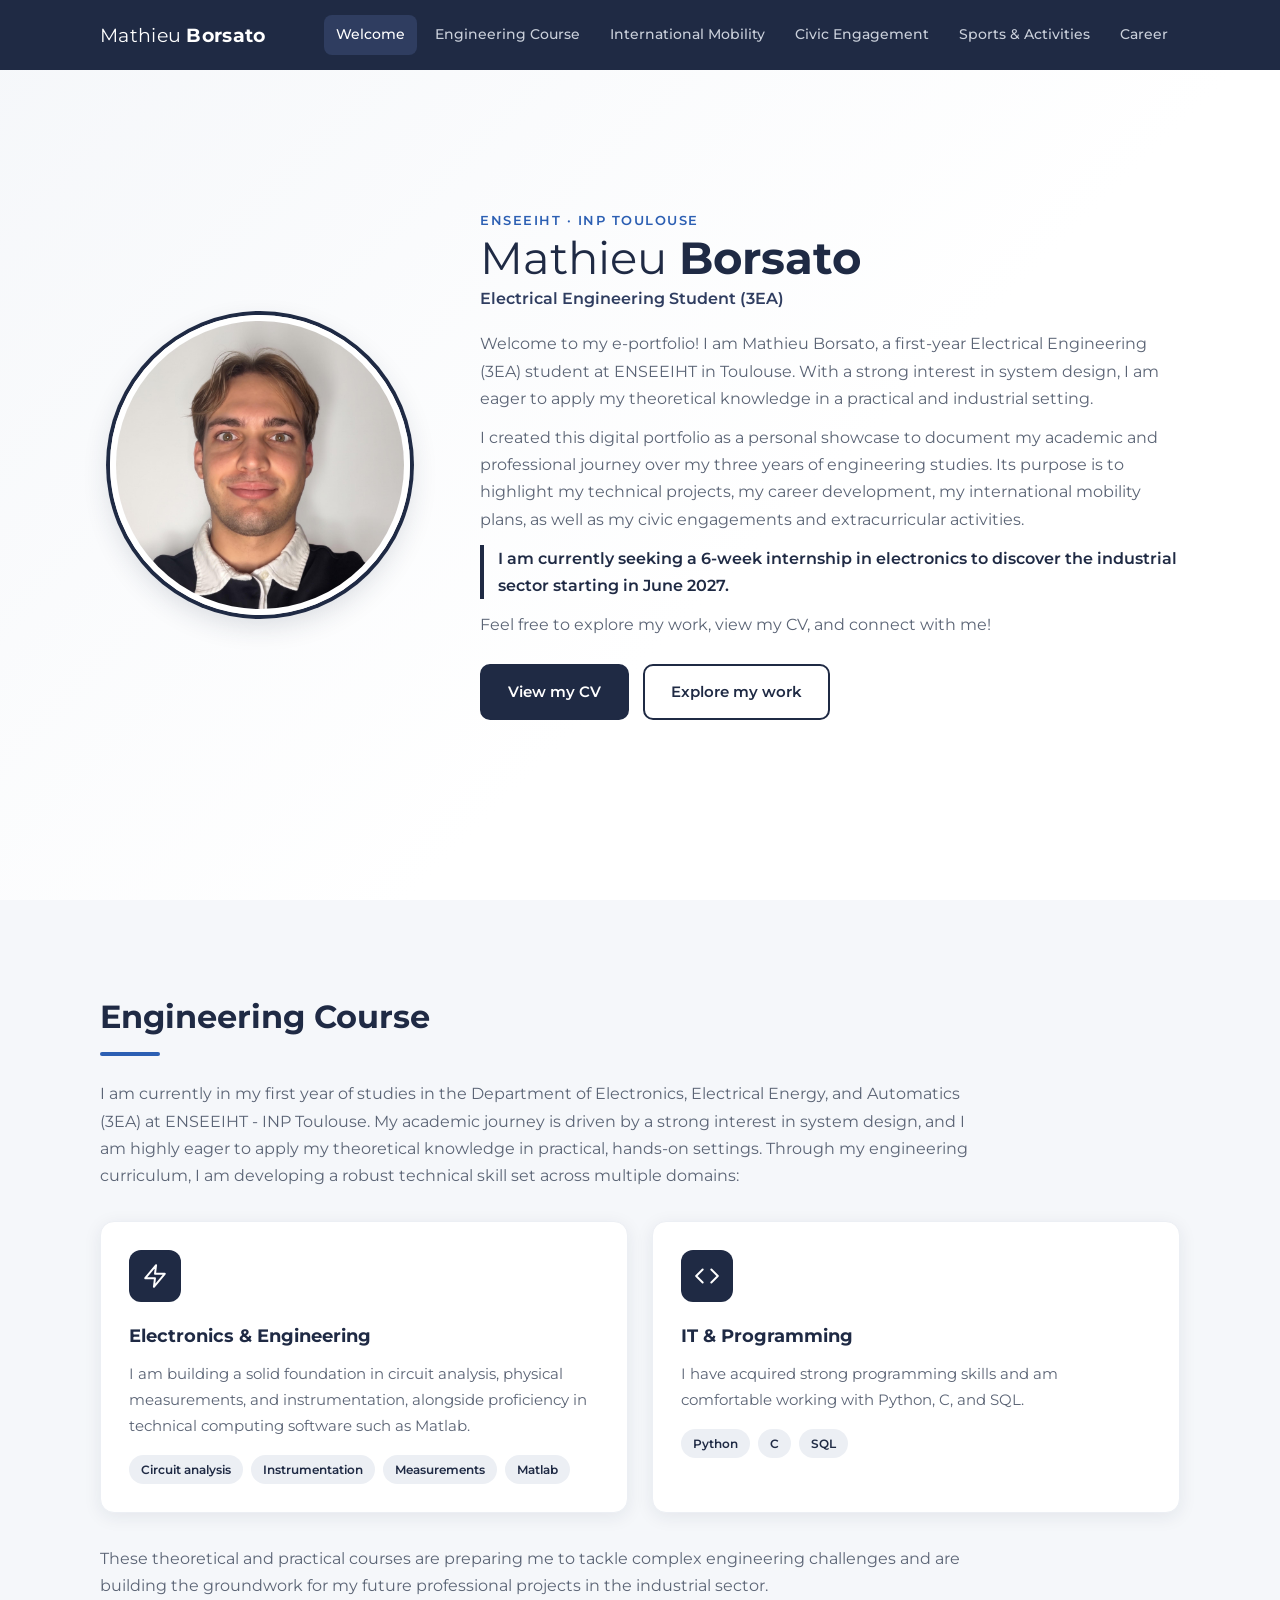
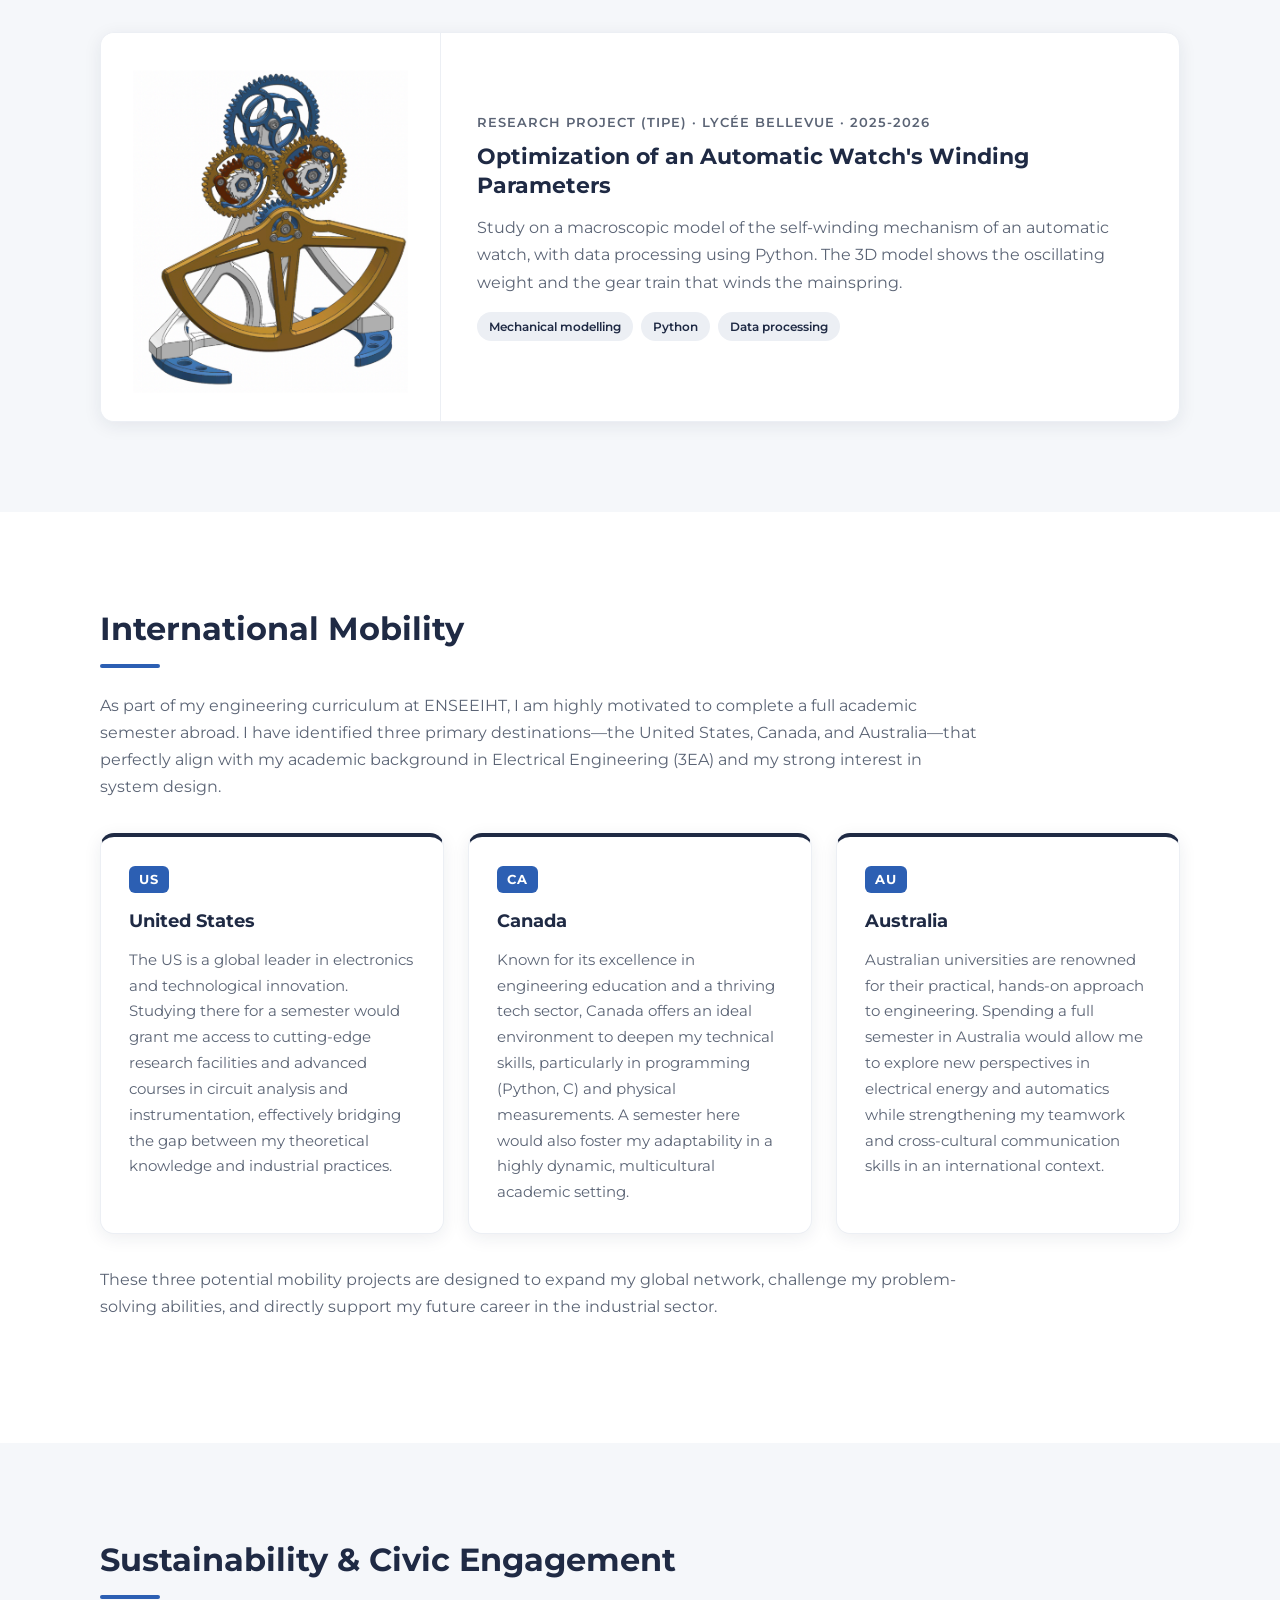
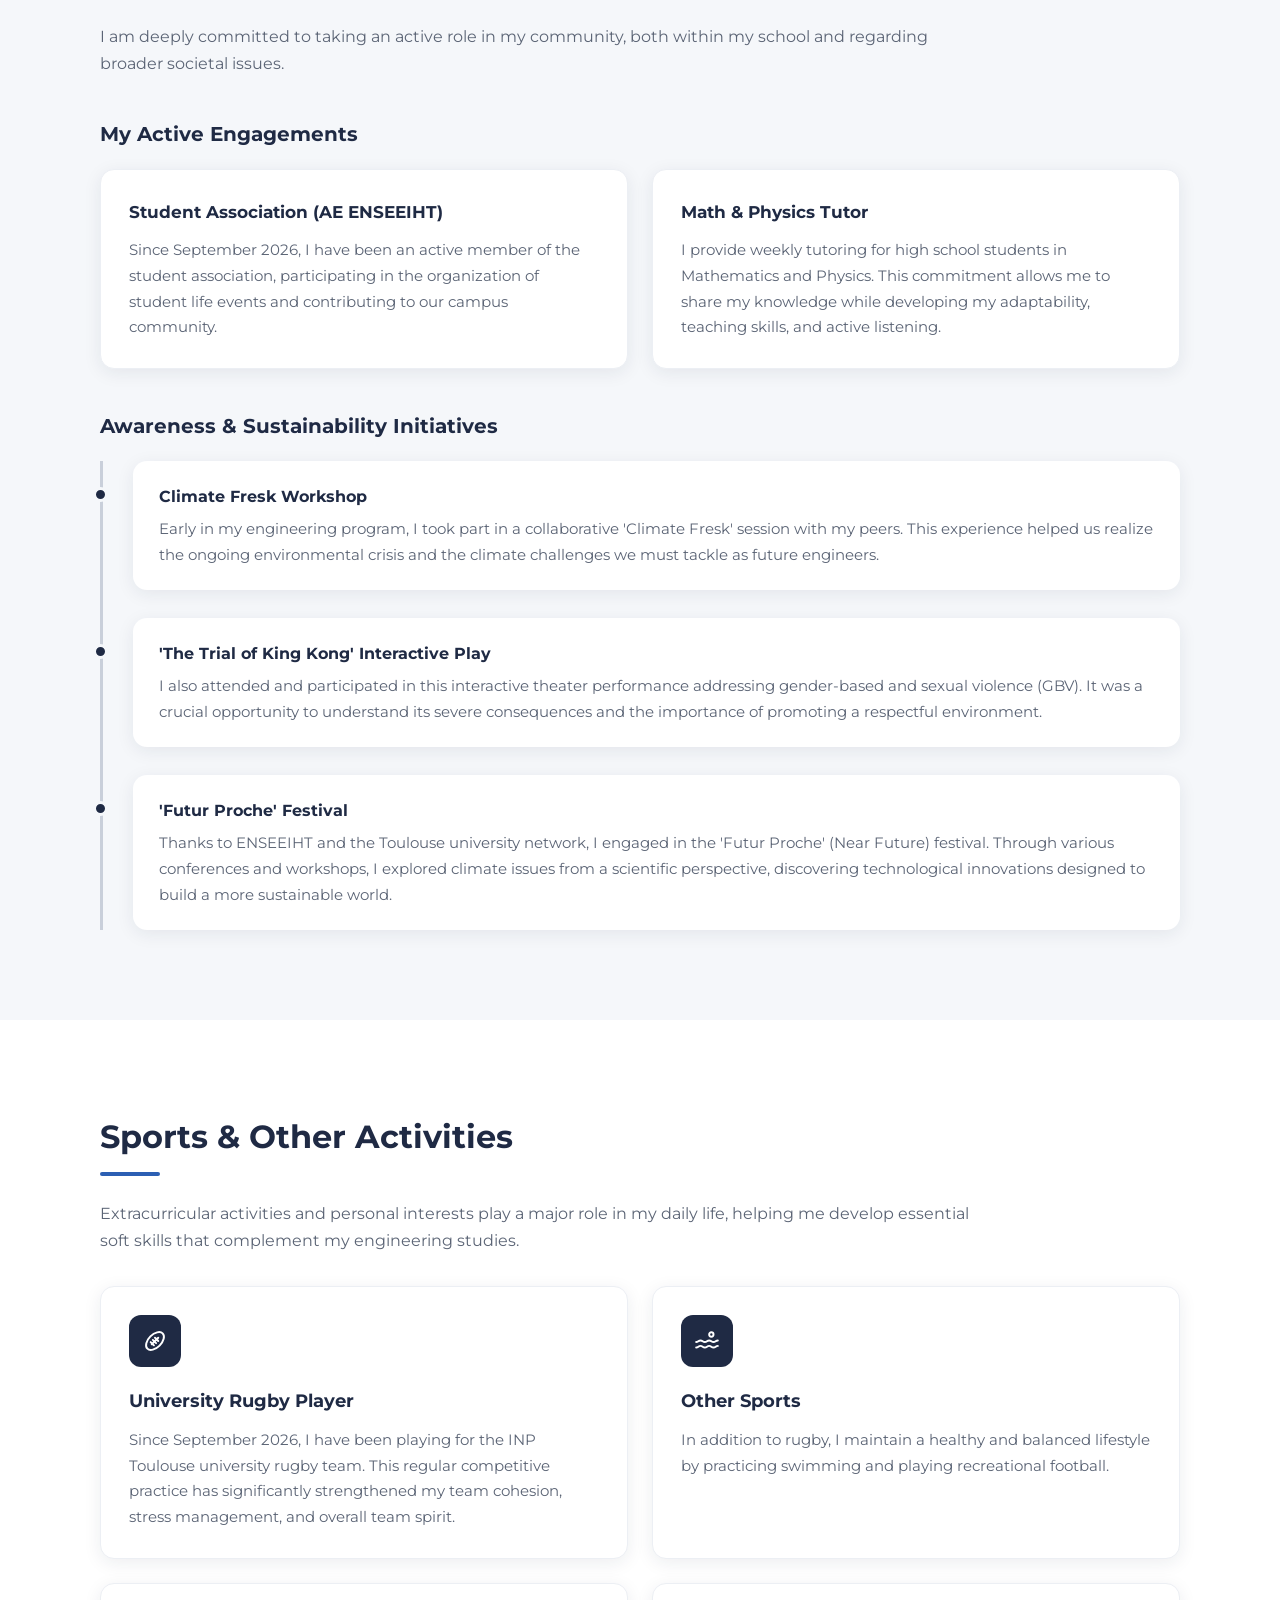
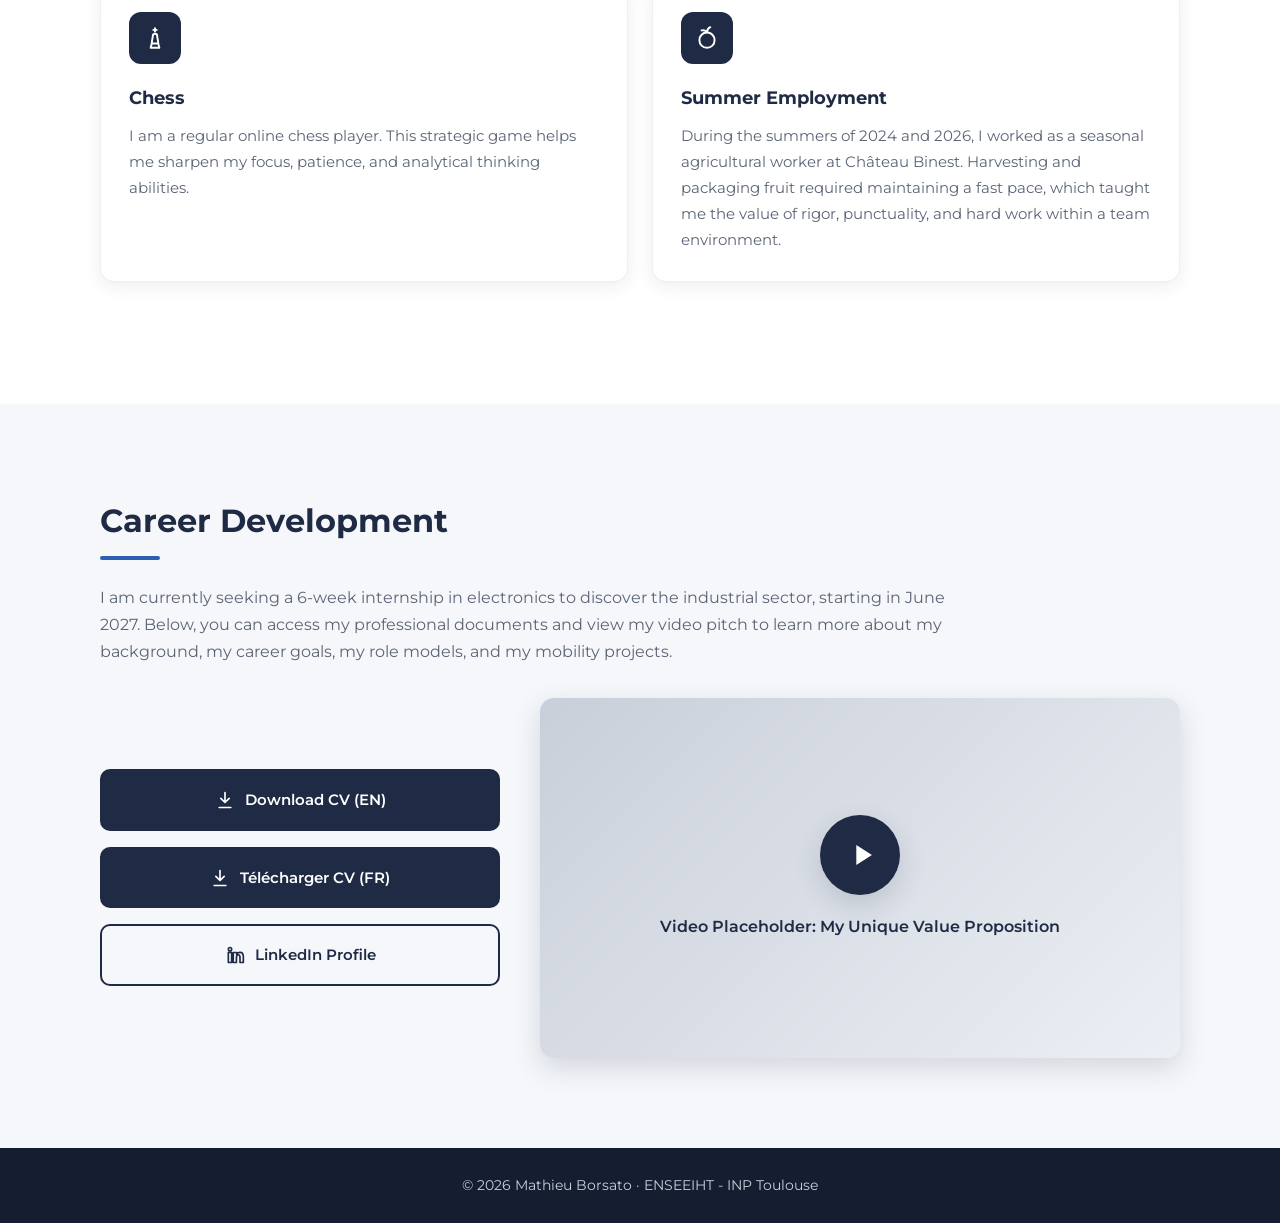
==== index.html @ 3a8adf70 "Add files via upload" ====
<!DOCTYPE html>
<html lang="en">
<head>
  <meta charset="UTF-8">
  <meta name="viewport" content="width=device-width, initial-scale=1.0">
  <title>Mathieu Borsato | E-Portfolio</title>
  <meta name="description" content="E-portfolio of Mathieu Borsato, Electrical Engineering (3EA) student at ENSEEIHT - INP Toulouse.">
  <link rel="preconnect" href="https://fonts.googleapis.com">
  <link rel="preconnect" href="https://fonts.gstatic.com" crossorigin>
  <link href="https://fonts.googleapis.com/css2?family=Montserrat:wght@400;500;600;700&display=swap" rel="stylesheet">
  <link rel="stylesheet" href="style.css">
</head>
<body>

  <!-- ===================== NAVIGATION ===================== -->
  <header class="navbar" id="navbar">
    <div class="nav-container">
      <a href="#welcome" class="nav-logo">Mathieu <strong>Borsato</strong></a>

      <button class="nav-toggle" id="navToggle" aria-label="Open menu" aria-expanded="false">
        <span></span><span></span><span></span>
      </button>

      <nav class="nav-links" id="navLinks">
        <a href="#welcome" class="nav-link active">Welcome</a>
        <a href="#engineering" class="nav-link">Engineering Course</a>
        <a href="#mobility" class="nav-link">International Mobility</a>
        <a href="#engagement" class="nav-link">Civic Engagement</a>
        <a href="#activities" class="nav-link">Sports &amp; Activities</a>
        <a href="#career" class="nav-link">Career</a>
      </nav>
    </div>
  </header>

  <main>

    <!-- ===================== 1. WELCOME ===================== -->
    <section id="welcome" class="section hero">
      <div class="container hero-grid">
        <div class="hero-photo-wrapper">
          <!-- Profile photo: replace the file "photo profile.jpg" to change it -->
          <img src="photo%20profile.jpg" alt="Portrait of Mathieu Borsato" class="hero-photo">
        </div>
        <div class="hero-text">
          <p class="hero-kicker">ENSEEIHT · INP Toulouse</p>
          <h1>Mathieu <strong>Borsato</strong></h1>
          <p class="hero-subtitle">Electrical Engineering Student (3EA)</p>
          <p>Welcome to my e-portfolio! I am Mathieu Borsato, a first-year Electrical Engineering (3EA) student at ENSEEIHT in Toulouse. With a strong interest in system design, I am eager to apply my theoretical knowledge in a practical and industrial setting.</p>
          <p>I created this digital portfolio as a personal showcase to document my academic and professional journey over my three years of engineering studies. Its purpose is to highlight my technical projects, my career development, my international mobility plans, as well as my civic engagements and extracurricular activities.</p>
          <p class="highlight">I am currently seeking a 6-week internship in electronics to discover the industrial sector starting in June 2027.</p>
          <p>Feel free to explore my work, view my CV, and connect with me!</p>
          <div class="hero-actions">
            <a href="#career" class="btn btn-primary">View my CV</a>
            <a href="#engineering" class="btn btn-outline">Explore my work</a>
          </div>
        </div>
      </div>
    </section>

    <!-- ===================== 2. ENGINEERING COURSE ===================== -->
    <section id="engineering" class="section section-alt">
      <div class="container">
        <h2 class="section-title">Engineering Course</h2>
        <p class="lead">I am currently in my first year of studies in the Department of Electronics, Electrical Energy, and Automatics (3EA) at ENSEEIHT - INP Toulouse. My academic journey is driven by a strong interest in system design, and I am highly eager to apply my theoretical knowledge in practical, hands-on settings. Through my engineering curriculum, I am developing a robust technical skill set across multiple domains:</p>

        <div class="card-grid two-cols">
          <article class="card">
            <div class="card-icon" aria-hidden="true">
              <svg viewBox="0 0 24 24"><path d="M13 2 3 14h9l-1 8 10-12h-9l1-8z"/></svg>
            </div>
            <h3>Electronics &amp; Engineering</h3>
            <p>I am building a solid foundation in circuit analysis, physical measurements, and instrumentation, alongside proficiency in technical computing software such as Matlab.</p>
            <ul class="tags"><li>Circuit analysis</li><li>Instrumentation</li><li>Measurements</li><li>Matlab</li></ul>
          </article>
          <article class="card">
            <div class="card-icon" aria-hidden="true">
              <svg viewBox="0 0 24 24"><path d="m16 18 6-6-6-6M8 6l-6 6 6 6"/></svg>
            </div>
            <h3>IT &amp; Programming</h3>
            <p>I have acquired strong programming skills and am comfortable working with Python, C, and SQL.</p>
            <ul class="tags"><li>Python</li><li>C</li><li>SQL</li></ul>
          </article>
        </div>

        <p class="lead">These theoretical and practical courses are preparing me to tackle complex engineering challenges and are building the groundwork for my future professional projects in the industrial sector.</p>

        <!-- Featured project: TIPE -->
        <article class="project">
          <div class="project-media">
            <img src="maquette.png" alt="3D model of the winding mechanism of an automatic watch" loading="lazy">
          </div>
          <div class="project-body">
            <p class="project-label">Research Project (TIPE) · Lycée Bellevue · 2025-2026</p>
            <h3>Optimization of an Automatic Watch's Winding Parameters</h3>
            <p>Study on a macroscopic model of the self-winding mechanism of an automatic watch, with data processing using Python. The 3D model shows the oscillating weight and the gear train that winds the mainspring.</p>
            <ul class="tags"><li>Mechanical modelling</li><li>Python</li><li>Data processing</li></ul>
          </div>
        </article>
      </div>
    </section>

    <!-- ===================== 3. INTERNATIONAL MOBILITY ===================== -->
    <section id="mobility" class="section">
      <div class="container">
        <h2 class="section-title">International Mobility</h2>
        <p class="lead">As part of my engineering curriculum at ENSEEIHT, I am highly motivated to complete a full academic semester abroad. I have identified three primary destinations—the United States, Canada, and Australia—that perfectly align with my academic background in Electrical Engineering (3EA) and my strong interest in system design.</p>

        <div class="card-grid three-cols">
          <article class="card destination">
            <span class="destination-code">US</span>
            <h3>United States</h3>
            <p>The US is a global leader in electronics and technological innovation. Studying there for a semester would grant me access to cutting-edge research facilities and advanced courses in circuit analysis and instrumentation, effectively bridging the gap between my theoretical knowledge and industrial practices.</p>
          </article>
          <article class="card destination">
            <span class="destination-code">CA</span>
            <h3>Canada</h3>
            <p>Known for its excellence in engineering education and a thriving tech sector, Canada offers an ideal environment to deepen my technical skills, particularly in programming (Python, C) and physical measurements. A semester here would also foster my adaptability in a highly dynamic, multicultural academic setting.</p>
          </article>
          <article class="card destination">
            <span class="destination-code">AU</span>
            <h3>Australia</h3>
            <p>Australian universities are renowned for their practical, hands-on approach to engineering. Spending a full semester in Australia would allow me to explore new perspectives in electrical energy and automatics while strengthening my teamwork and cross-cultural communication skills in an international context.</p>
          </article>
        </div>

        <p class="lead">These three potential mobility projects are designed to expand my global network, challenge my problem-solving abilities, and directly support my future career in the industrial sector.</p>
      </div>
    </section>

    <!-- ===================== 4. SUSTAINABILITY & CIVIC ENGAGEMENT ===================== -->
    <section id="engagement" class="section section-alt">
      <div class="container">
        <h2 class="section-title">Sustainability &amp; Civic Engagement</h2>
        <p class="lead">I am deeply committed to taking an active role in my community, both within my school and regarding broader societal issues.</p>

        <h3 class="subsection-title">My Active Engagements</h3>
        <div class="card-grid two-cols">
          <article class="card">
            <h4>Student Association (AE ENSEEIHT)</h4>
            <p>Since September 2026, I have been an active member of the student association, participating in the organization of student life events and contributing to our campus community.</p>
          </article>
          <article class="card">
            <h4>Math &amp; Physics Tutor</h4>
            <p>I provide weekly tutoring for high school students in Mathematics and Physics. This commitment allows me to share my knowledge while developing my adaptability, teaching skills, and active listening.</p>
          </article>
        </div>

        <h3 class="subsection-title">Awareness &amp; Sustainability Initiatives</h3>
        <div class="timeline">
          <article class="timeline-item">
            <h4>Climate Fresk Workshop</h4>
            <p>Early in my engineering program, I took part in a collaborative 'Climate Fresk' session with my peers. This experience helped us realize the ongoing environmental crisis and the climate challenges we must tackle as future engineers.</p>
          </article>
          <article class="timeline-item">
            <h4>'The Trial of King Kong' Interactive Play</h4>
            <p>I also attended and participated in this interactive theater performance addressing gender-based and sexual violence (GBV). It was a crucial opportunity to understand its severe consequences and the importance of promoting a respectful environment.</p>
          </article>
          <article class="timeline-item">
            <h4>'Futur Proche' Festival</h4>
            <p>Thanks to ENSEEIHT and the Toulouse university network, I engaged in the 'Futur Proche' (Near Future) festival. Through various conferences and workshops, I explored climate issues from a scientific perspective, discovering technological innovations designed to build a more sustainable world.</p>
          </article>
        </div>
      </div>
    </section>

    <!-- ===================== 5. SPORTS & OTHER ACTIVITIES ===================== -->
    <section id="activities" class="section">
      <div class="container">
        <h2 class="section-title">Sports &amp; Other Activities</h2>
        <p class="lead">Extracurricular activities and personal interests play a major role in my daily life, helping me develop essential soft skills that complement my engineering studies.</p>

        <div class="card-grid two-cols">
          <article class="card activity">
            <div class="card-icon" aria-hidden="true">
              <svg viewBox="0 0 24 24"><ellipse cx="12" cy="12" rx="10" ry="6" transform="rotate(-45 12 12)"/><path d="m9 15 6-6M10 11l3 3M12 9l3 3M8 13l3 3"/></svg>
            </div>
            <h3>University Rugby Player</h3>
            <p>Since September 2026, I have been playing for the INP Toulouse university rugby team. This regular competitive practice has significantly strengthened my team cohesion, stress management, and overall team spirit.</p>
          </article>
          <article class="card activity">
            <div class="card-icon" aria-hidden="true">
              <svg viewBox="0 0 24 24"><path d="M2 18c2 0 2-1.5 4-1.5S8 18 10 18s2-1.5 4-1.5 2 1.5 4 1.5 2-1.5 4-1.5M2 13c2 0 2-1.5 4-1.5S8 13 10 13s2-1.5 4-1.5 2 1.5 4 1.5 2-1.5 4-1.5"/><circle cx="16" cy="6" r="2"/></svg>
            </div>
            <h3>Other Sports</h3>
            <p>In addition to rugby, I maintain a healthy and balanced lifestyle by practicing swimming and playing recreational football.</p>
          </article>
          <article class="card activity">
            <div class="card-icon" aria-hidden="true">
              <svg viewBox="0 0 24 24"><path d="M8 21h8M9 17h6l1 4H8l1-4zM12 3v3M10.5 4.5h3M9 17c0-3 1-5 1-7a2 2 0 1 1 4 0c0 2 1 4 1 7"/></svg>
            </div>
            <h3>Chess</h3>
            <p>I am a regular online chess player. This strategic game helps me sharpen my focus, patience, and analytical thinking abilities.</p>
          </article>
          <article class="card activity">
            <div class="card-icon" aria-hidden="true">
              <svg viewBox="0 0 24 24"><path d="M12 7c-4 0-7 3-7 7s3 7 7 7 7-3 7-7-3-7-7-7zM12 7c0-2 1-4 3-5M12 7c-1-2-3-2.5-5-2"/></svg>
            </div>
            <h3>Summer Employment</h3>
            <p>During the summers of 2024 and 2026, I worked as a seasonal agricultural worker at Château Binest. Harvesting and packaging fruit required maintaining a fast pace, which taught me the value of rigor, punctuality, and hard work within a team environment.</p>
          </article>
        </div>
      </div>
    </section>

    <!-- ===================== 6. CAREER DEVELOPMENT ===================== -->
    <section id="career" class="section section-alt">
      <div class="container">
        <h2 class="section-title">Career Development</h2>
        <p class="lead">I am currently seeking a 6-week internship in electronics to discover the industrial sector, starting in June 2027. Below, you can access my professional documents and view my video pitch to learn more about my background, my career goals, my role models, and my mobility projects.</p>

        <div class="career-grid">
          <div class="career-actions">
            <!-- PDF LINK (EN): replace href with the path/URL of your English CV -->
            <a href="Mathieu%20Borsato%20CV%20EN.pdf" class="btn btn-primary btn-block" download>
              <svg viewBox="0 0 24 24" aria-hidden="true"><path d="M12 3v12M7 10l5 5 5-5M5 21h14"/></svg>
              Download CV (EN)
            </a>
            <!-- PDF LINK (FR): replace href with the path/URL of your French CV -->
            <a href="Mathieu%20Borsato%20CV%20FR.pdf" class="btn btn-primary btn-block" download>
              <svg viewBox="0 0 24 24" aria-hidden="true"><path d="M12 3v12M7 10l5 5 5-5M5 21h14"/></svg>
              Télécharger CV (FR)
            </a>
            <!-- LINKEDIN LINK: replace href if your profile URL changes -->
            <a href="https://www.linkedin.com/in/mathieu-borsato" class="btn btn-outline btn-block" target="_blank" rel="noopener">
              <svg viewBox="0 0 24 24" aria-hidden="true"><path d="M4 9h4v12H4zM6 3a2 2 0 1 1 0 4 2 2 0 0 1 0-4zM10 9h4v2c.6-1.1 2-2.2 4-2.2 3.5 0 4 2.3 4 5.2v7h-4v-6c0-1.5 0-3.3-2-3.3s-2.3 1.6-2.3 3.2V21h-4z"/></svg>
              LinkedIn Profile
            </a>
          </div>

          <div class="video-wrapper">
            <!--
              VIDEO LINK: replace the whole <div class="video-placeholder"> below with your YouTube embed, e.g.
              <iframe src="https://www.youtube.com/embed/YOUR_VIDEO_ID" title="My Unique Value Proposition"
                      allow="accelerometer; autoplay; clipboard-write; encrypted-media; gyroscope; picture-in-picture"
                      allowfullscreen></iframe>
            -->
            <div class="video-placeholder">
              <div class="play-button" aria-hidden="true">
                <svg viewBox="0 0 24 24"><path d="M8 5v14l11-7z"/></svg>
              </div>
              <p>Video Placeholder: My Unique Value Proposition</p>
            </div>
          </div>
        </div>
      </div>
    </section>

  </main>

  <footer class="footer">
    <div class="container">
      <p>© <span id="year">2026</span> Mathieu Borsato · ENSEEIHT - INP Toulouse</p>
    </div>
  </footer>

  <script src="script.js"></script>
</body>
</html>
---- style.css ----
/* ===================== VARIABLES ===================== */
:root {
  --navy: #1f2a44;
  --navy-dark: #151d31;
  --navy-light: #2f3d60;
  --accent: #2c5fb3;
  --white: #ffffff;
  --gray-50: #f5f7fa;
  --gray-100: #eceff4;
  --gray-300: #c9cfda;
  --gray-600: #5b6475;
  --text: #22293a;
  --radius: 14px;
  --shadow: 0 4px 18px rgba(31, 42, 68, 0.08);
  --shadow-hover: 0 10px 28px rgba(31, 42, 68, 0.16);
  --nav-height: 70px;
}

/* ===================== BASE ===================== */
*,
*::before,
*::after {
  box-sizing: border-box;
  margin: 0;
  padding: 0;
}

html {
  scroll-behavior: smooth;
  scroll-padding-top: var(--nav-height);
}

body {
  font-family: "Montserrat", system-ui, sans-serif;
  color: var(--text);
  background: var(--white);
  line-height: 1.7;
  font-size: 16px;
}

img {
  max-width: 100%;
  display: block;
}

a {
  color: inherit;
  text-decoration: none;
}

.container {
  width: 100%;
  max-width: 1120px;
  margin: 0 auto;
  padding: 0 20px;
}

/* ===================== NAVBAR ===================== */
.navbar {
  position: fixed;
  top: 0;
  left: 0;
  right: 0;
  height: var(--nav-height);
  background: var(--navy);
  z-index: 100;
  transition: box-shadow 0.3s;
}

.navbar.scrolled {
  box-shadow: 0 4px 20px rgba(0, 0, 0, 0.25);
}

.nav-container {
  max-width: 1120px;
  height: 100%;
  margin: 0 auto;
  padding: 0 20px;
  display: flex;
  align-items: center;
  justify-content: space-between;
}

.nav-logo {
  color: var(--white);
  font-size: 1.2rem;
  letter-spacing: 0.3px;
}

.nav-links {
  display: flex;
  gap: 6px;
}

.nav-link {
  color: var(--gray-300);
  font-size: 0.85rem;
  font-weight: 500;
  padding: 8px 12px;
  border-radius: 8px;
  transition: color 0.2s, background 0.2s;
}

.nav-link:hover,
.nav-link.active {
  color: var(--white);
  background: var(--navy-light);
}

.nav-toggle {
  display: none;
  background: none;
  border: none;
  cursor: pointer;
  padding: 8px;
}

.nav-toggle span {
  display: block;
  width: 24px;
  height: 2px;
  margin: 5px 0;
  background: var(--white);
  transition: transform 0.3s, opacity 0.3s;
}

.nav-toggle.open span:nth-child(1) { transform: translateY(7px) rotate(45deg); }
.nav-toggle.open span:nth-child(2) { opacity: 0; }
.nav-toggle.open span:nth-child(3) { transform: translateY(-7px) rotate(-45deg); }

/* ===================== SECTIONS ===================== */
.section {
  padding: 90px 0;
}

.section-alt {
  background: var(--gray-50);
}

.section-title {
  font-size: 2rem;
  color: var(--navy);
  margin-bottom: 24px;
  position: relative;
  padding-bottom: 12px;
}

.section-title::after {
  content: "";
  position: absolute;
  left: 0;
  bottom: 0;
  width: 60px;
  height: 4px;
  border-radius: 2px;
  background: var(--accent);
}

.subsection-title {
  font-size: 1.25rem;
  color: var(--navy);
  margin: 40px 0 18px;
}

.lead {
  color: var(--gray-600);
  max-width: 880px;
  margin-bottom: 32px;
}

/* ===================== HERO ===================== */
.hero {
  min-height: 100vh;
  display: flex;
  align-items: center;
  padding-top: calc(var(--nav-height) + 50px);
  background: linear-gradient(135deg, var(--gray-50) 0%, var(--white) 60%);
}

.hero-grid {
  display: grid;
  grid-template-columns: 320px 1fr;
  gap: 60px;
  align-items: center;
}

.hero-photo-wrapper {
  display: flex;
  justify-content: center;
}

.hero-photo {
  width: 300px;
  height: 300px;
  border-radius: 50%;
  object-fit: cover;
  border: 6px solid var(--white);
  box-shadow: 0 0 0 4px var(--navy), var(--shadow-hover);
}

.hero-kicker {
  color: var(--accent);
  font-weight: 600;
  text-transform: uppercase;
  letter-spacing: 1.5px;
  font-size: 0.8rem;
}

.hero h1 {
  font-size: 2.8rem;
  font-weight: 400;
  color: var(--navy);
  line-height: 1.2;
}

.hero-subtitle {
  font-weight: 600;
  color: var(--navy-light);
  margin-bottom: 18px;
}

.hero-text p:not(.hero-kicker):not(.hero-subtitle) {
  margin-bottom: 12px;
  color: var(--gray-600);
}

.hero-text .highlight {
  color: var(--navy) !important;
  font-weight: 600;
  border-left: 4px solid var(--navy);
  padding-left: 14px;
}

.hero-actions {
  display: flex;
  flex-wrap: wrap;
  gap: 14px;
  margin-top: 26px;
}

/* ===================== BUTTONS ===================== */
.btn {
  display: inline-flex;
  align-items: center;
  justify-content: center;
  gap: 10px;
  padding: 13px 26px;
  border-radius: 10px;
  font-weight: 600;
  font-size: 0.95rem;
  border: 2px solid var(--navy);
  transition: transform 0.2s, background 0.2s, color 0.2s, box-shadow 0.2s;
}

.btn svg {
  width: 20px;
  height: 20px;
  fill: none;
  stroke: currentColor;
  stroke-width: 2;
  stroke-linecap: round;
  stroke-linejoin: round;
}

.btn-primary {
  background: var(--navy);
  color: var(--white);
}

.btn-primary:hover {
  background: var(--navy-light);
  border-color: var(--navy-light);
  transform: translateY(-2px);
  box-shadow: var(--shadow-hover);
}

.btn-outline {
  background: transparent;
  color: var(--navy);
}

.btn-outline:hover {
  background: var(--navy);
  color: var(--white);
  transform: translateY(-2px);
}

.btn-block {
  width: 100%;
  padding: 16px 24px;
}

/* ===================== CARDS ===================== */
.card-grid {
  display: grid;
  gap: 24px;
  margin-bottom: 32px;
}

.two-cols { grid-template-columns: repeat(2, 1fr); }
.three-cols { grid-template-columns: repeat(3, 1fr); }

.card {
  background: var(--white);
  border: 1px solid var(--gray-100);
  border-radius: var(--radius);
  padding: 28px;
  box-shadow: var(--shadow);
  transition: transform 0.25s, box-shadow 0.25s;
}

.card:hover {
  transform: translateY(-4px);
  box-shadow: var(--shadow-hover);
}

.card h3,
.card h4 {
  color: var(--navy);
  margin-bottom: 10px;
}

.card h3 { font-size: 1.15rem; }
.card h4 { font-size: 1.05rem; }

.card p {
  color: var(--gray-600);
  font-size: 0.95rem;
}

.card-icon {
  width: 52px;
  height: 52px;
  border-radius: 12px;
  background: var(--navy);
  display: flex;
  align-items: center;
  justify-content: center;
  margin-bottom: 18px;
}

.card-icon svg {
  width: 26px;
  height: 26px;
  fill: none;
  stroke: var(--white);
  stroke-width: 1.8;
  stroke-linecap: round;
  stroke-linejoin: round;
}

.tags {
  list-style: none;
  display: flex;
  flex-wrap: wrap;
  gap: 8px;
  margin-top: 16px;
}

.tags li {
  font-size: 0.78rem;
  font-weight: 600;
  color: var(--navy);
  background: var(--gray-100);
  padding: 4px 12px;
  border-radius: 20px;
}

/* Destinations */
.destination {
  border-top: 4px solid var(--navy);
}

.destination-code {
  display: inline-block;
  font-weight: 700;
  font-size: 0.8rem;
  letter-spacing: 1px;
  color: var(--white);
  background: var(--accent);
  padding: 3px 10px;
  border-radius: 6px;
  margin-bottom: 12px;
}

/* ===================== TIPE PROJECT ===================== */
.project {
  display: grid;
  grid-template-columns: 340px 1fr;
  background: var(--white);
  border-radius: var(--radius);
  overflow: hidden;
  box-shadow: var(--shadow);
  border: 1px solid var(--gray-100);
}

.project-media {
  background: var(--white);
  display: flex;
  align-items: center;
  justify-content: center;
  padding: 24px;
  border-right: 1px solid var(--gray-100);
}

.project-media img {
  max-height: 340px;
  object-fit: contain;
}

.project-body {
  padding: 36px;
  display: flex;
  flex-direction: column;
  justify-content: center;
}

.project-label {
  font-size: 0.8rem;
  font-weight: 600;
  color: var(--accent);
  text-transform: uppercase;
  letter-spacing: 1px;
  margin-bottom: 8px;
}

.project-body h3 {
  color: var(--navy);
  font-size: 1.4rem;
  line-height: 1.3;
  margin-bottom: 14px;
}

.project-body p {
  color: var(--gray-600);
}

/* ===================== TIMELINE ===================== */
.timeline {
  position: relative;
  padding-left: 30px;
  border-left: 3px solid var(--gray-300);
}

.timeline-item {
  position: relative;
  margin-bottom: 28px;
  background: var(--white);
  border-radius: var(--radius);
  padding: 22px 26px;
  box-shadow: var(--shadow);
}

.timeline-item:last-child { margin-bottom: 0; }

.timeline-item::before {
  content: "";
  position: absolute;
  left: -40px;
  top: 26px;
  width: 15px;
  height: 15px;
  border-radius: 50%;
  background: var(--navy);
  border: 3px solid var(--gray-50);
}

.timeline-item h4 {
  color: var(--navy);
  margin-bottom: 6px;
}

.timeline-item p {
  color: var(--gray-600);
  font-size: 0.95rem;
}

/* ===================== CAREER ===================== */
.career-grid {
  display: grid;
  grid-template-columns: 1fr 1.6fr;
  gap: 40px;
  align-items: center;
}

.career-actions {
  display: flex;
  flex-direction: column;
  gap: 16px;
}

.video-wrapper {
  position: relative;
  width: 100%;
  aspect-ratio: 16 / 9;
  border-radius: var(--radius);
  overflow: hidden;
  box-shadow: var(--shadow-hover);
}

.video-wrapper iframe {
  width: 100%;
  height: 100%;
  border: 0;
}

.video-placeholder {
  width: 100%;
  height: 100%;
  background: linear-gradient(135deg, var(--gray-300), var(--gray-100));
  display: flex;
  flex-direction: column;
  align-items: center;
  justify-content: center;
  gap: 18px;
  text-align: center;
  padding: 20px;
}

.play-button {
  width: 80px;
  height: 80px;
  border-radius: 50%;
  background: var(--navy);
  display: flex;
  align-items: center;
  justify-content: center;
  box-shadow: var(--shadow-hover);
  transition: transform 0.25s;
}

.video-placeholder:hover .play-button {
  transform: scale(1.08);
}

.play-button svg {
  width: 34px;
  height: 34px;
  fill: var(--white);
  margin-left: 4px;
}

.video-placeholder p {
  color: var(--navy);
  font-weight: 600;
}

/* ===================== FOOTER ===================== */
.footer {
  background: var(--navy-dark);
  color: var(--gray-300);
  text-align: center;
  padding: 26px 0;
  font-size: 0.85rem;
}

/* ===================== ANIMATIONS ===================== */
.reveal {
  opacity: 0;
  transform: translateY(24px);
  transition: opacity 0.6s ease, transform 0.6s ease;
}

.reveal.visible {
  opacity: 1;
  transform: none;
}

@media (prefers-reduced-motion: reduce) {
  html { scroll-behavior: auto; }
  .reveal { opacity: 1; transform: none; transition: none; }
}

/* ===================== RESPONSIVE ===================== */
@media (max-width: 1024px) {
  .nav-toggle { display: block; }

  .nav-links {
    position: absolute;
    top: var(--nav-height);
    left: 0;
    right: 0;
    flex-direction: column;
    gap: 0;
    background: var(--navy);
    padding: 10px 20px 20px;
    box-shadow: 0 10px 20px rgba(0, 0, 0, 0.2);
    display: none;
  }

  .nav-links.open { display: flex; }

  .nav-link { padding: 12px; }

  .three-cols { grid-template-columns: 1fr 1fr; }
}

@media (max-width: 860px) {
  .hero-grid,
  .career-grid,
  .project {
    grid-template-columns: 1fr;
  }

  .hero-grid { gap: 30px; text-align: left; }
  .hero-photo { width: 220px; height: 220px; }
  .hero h1 { font-size: 2.2rem; }

  .project-media {
    border-right: none;
    border-bottom: 1px solid var(--gray-100);
  }

  .project-media img { max-height: 280px; }
}

@media (max-width: 640px) {
  .section { padding: 64px 0; }
  .hero { padding-top: calc(var(--nav-height) + 30px); }
  .section-title { font-size: 1.6rem; }
  .two-cols,
  .three-cols { grid-template-columns: 1fr; }
  .card { padding: 22px; }
  .project-body { padding: 24px; }
  .timeline { padding-left: 22px; }
  .timeline-item::before { left: -32px; }
  .hero-actions .btn { flex: 1; }
}
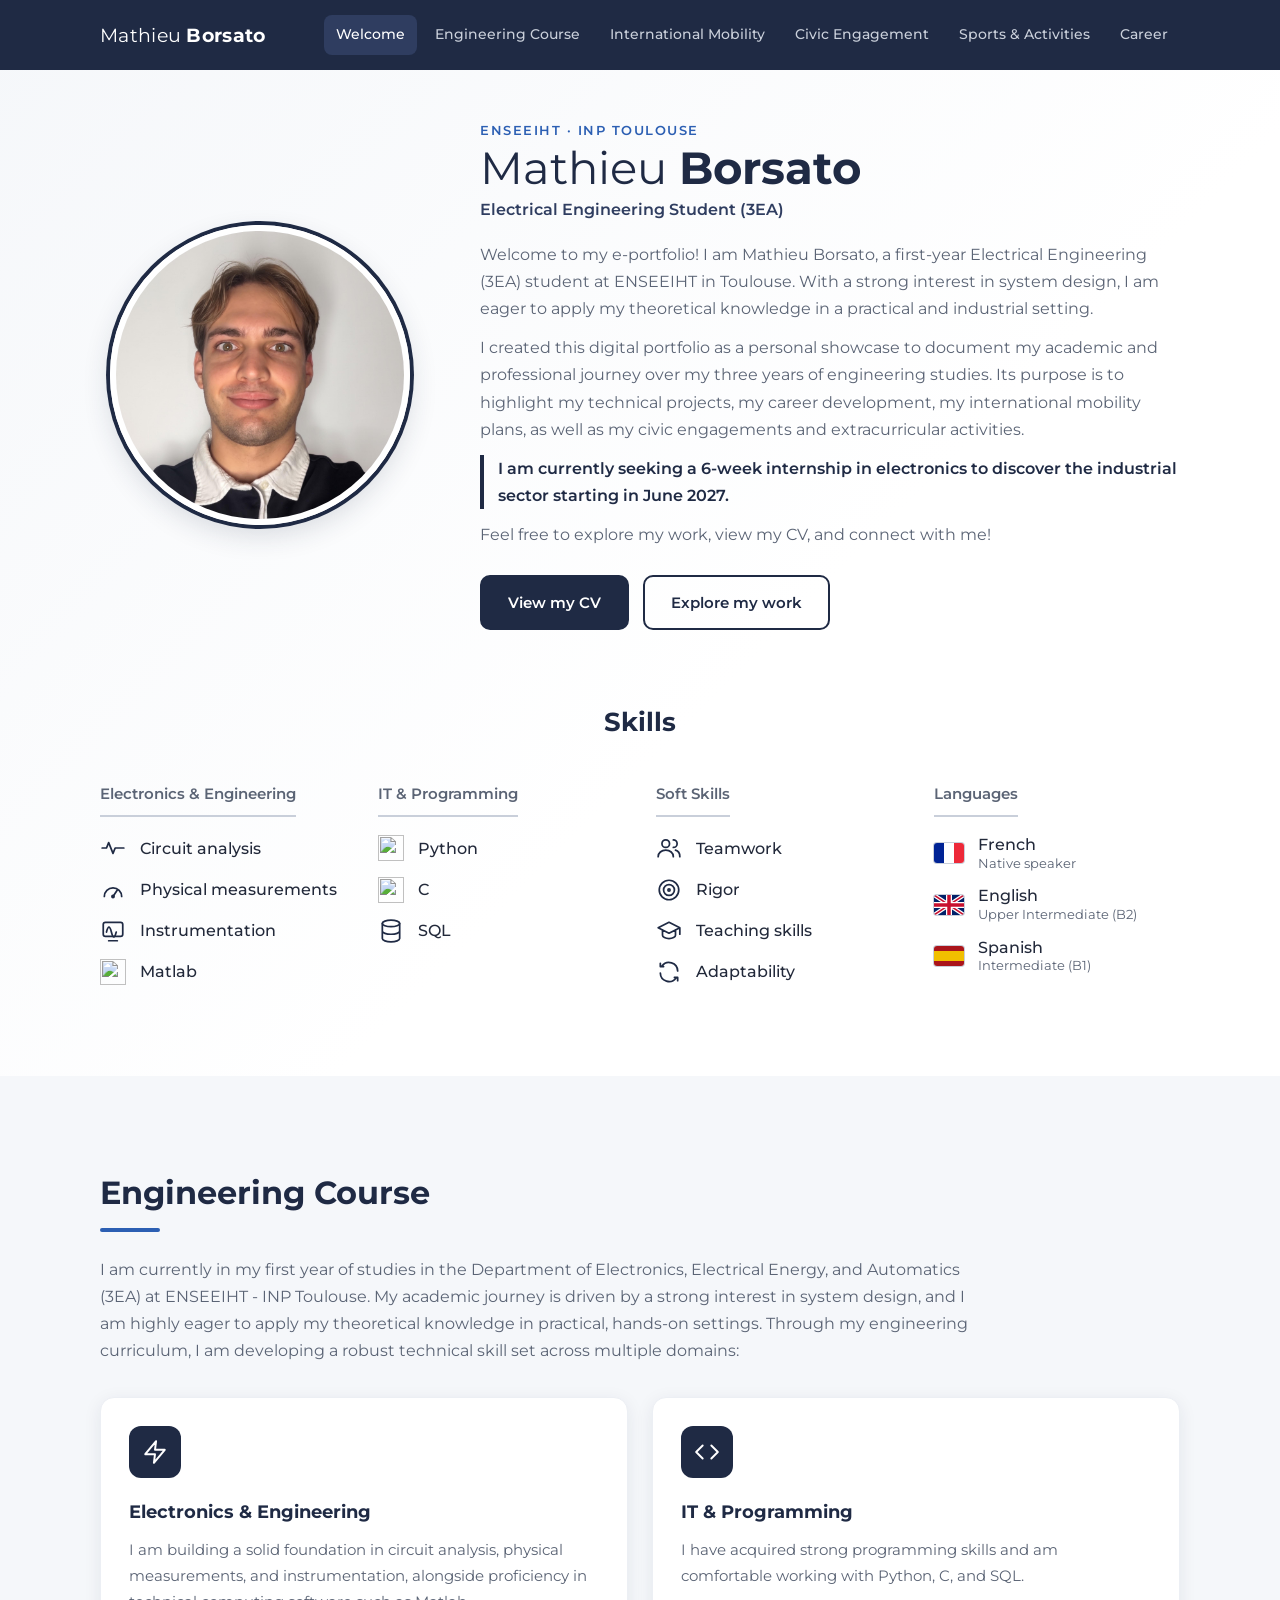
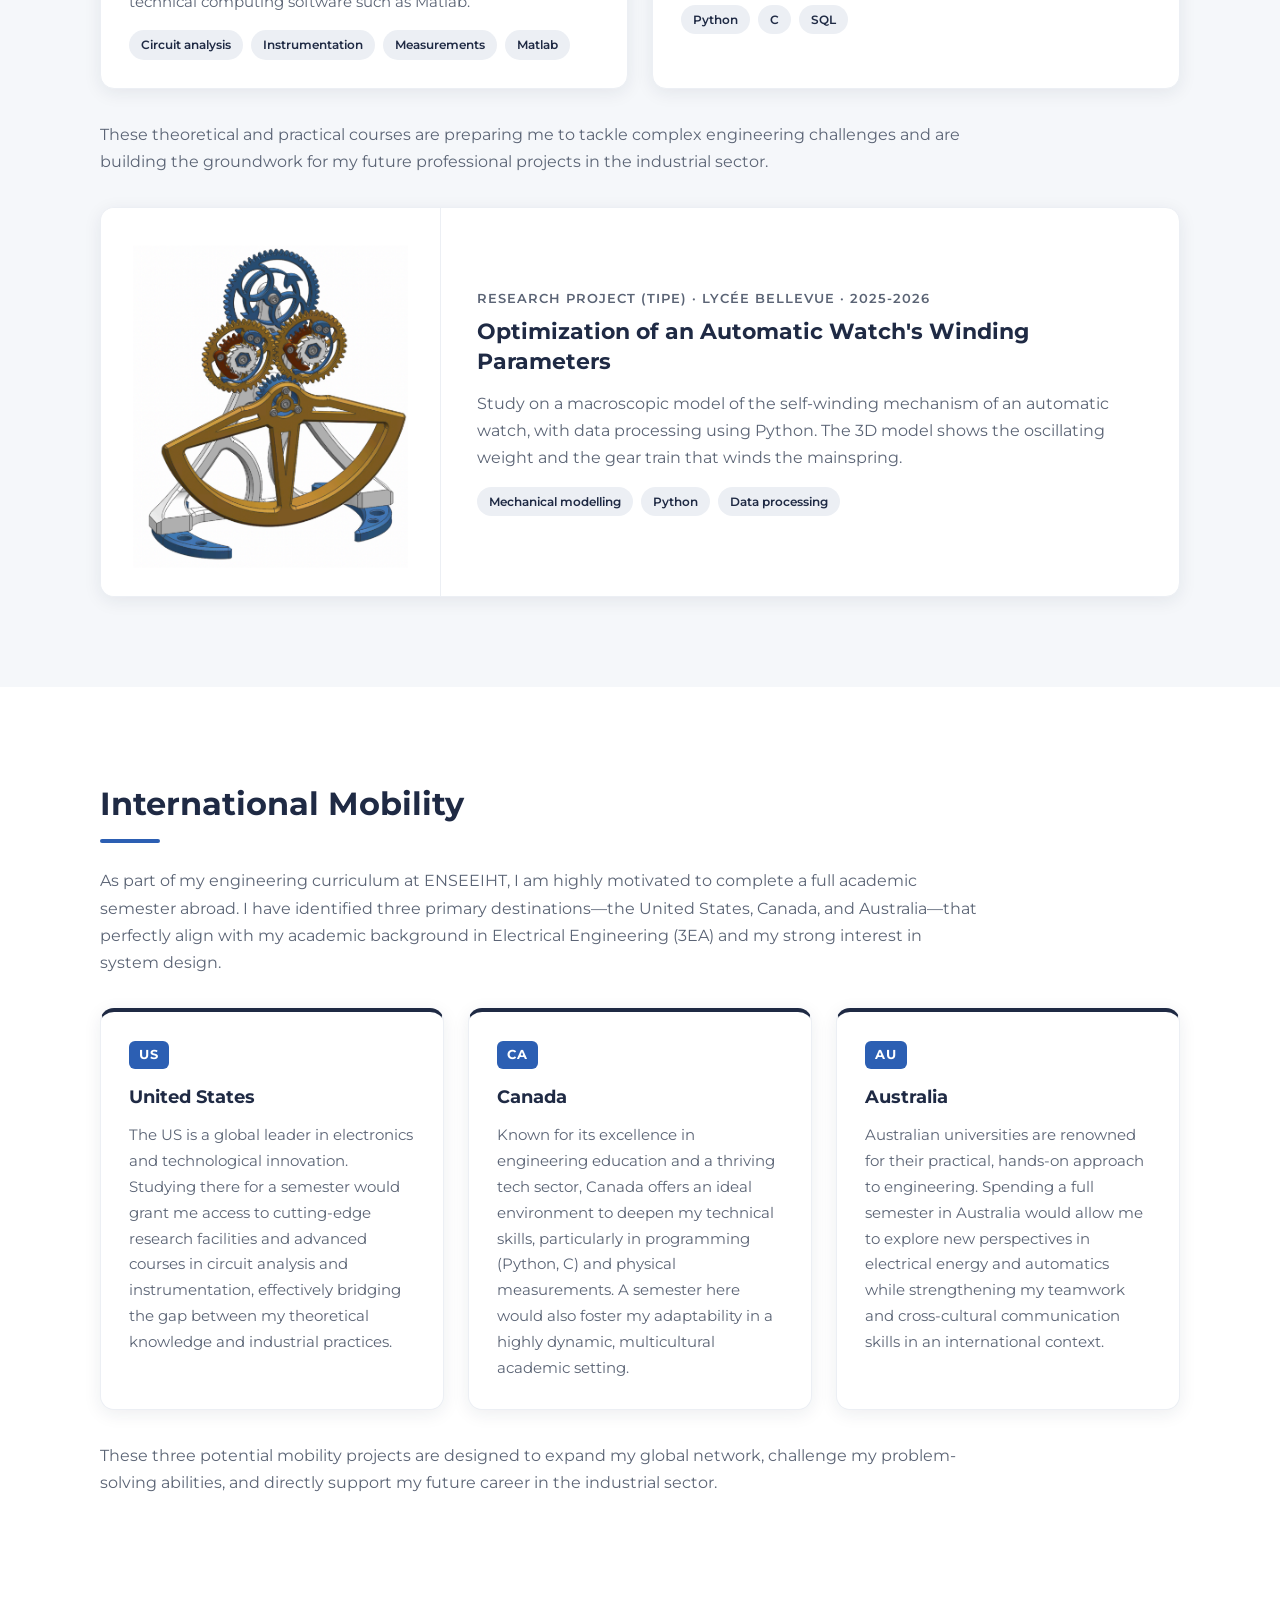
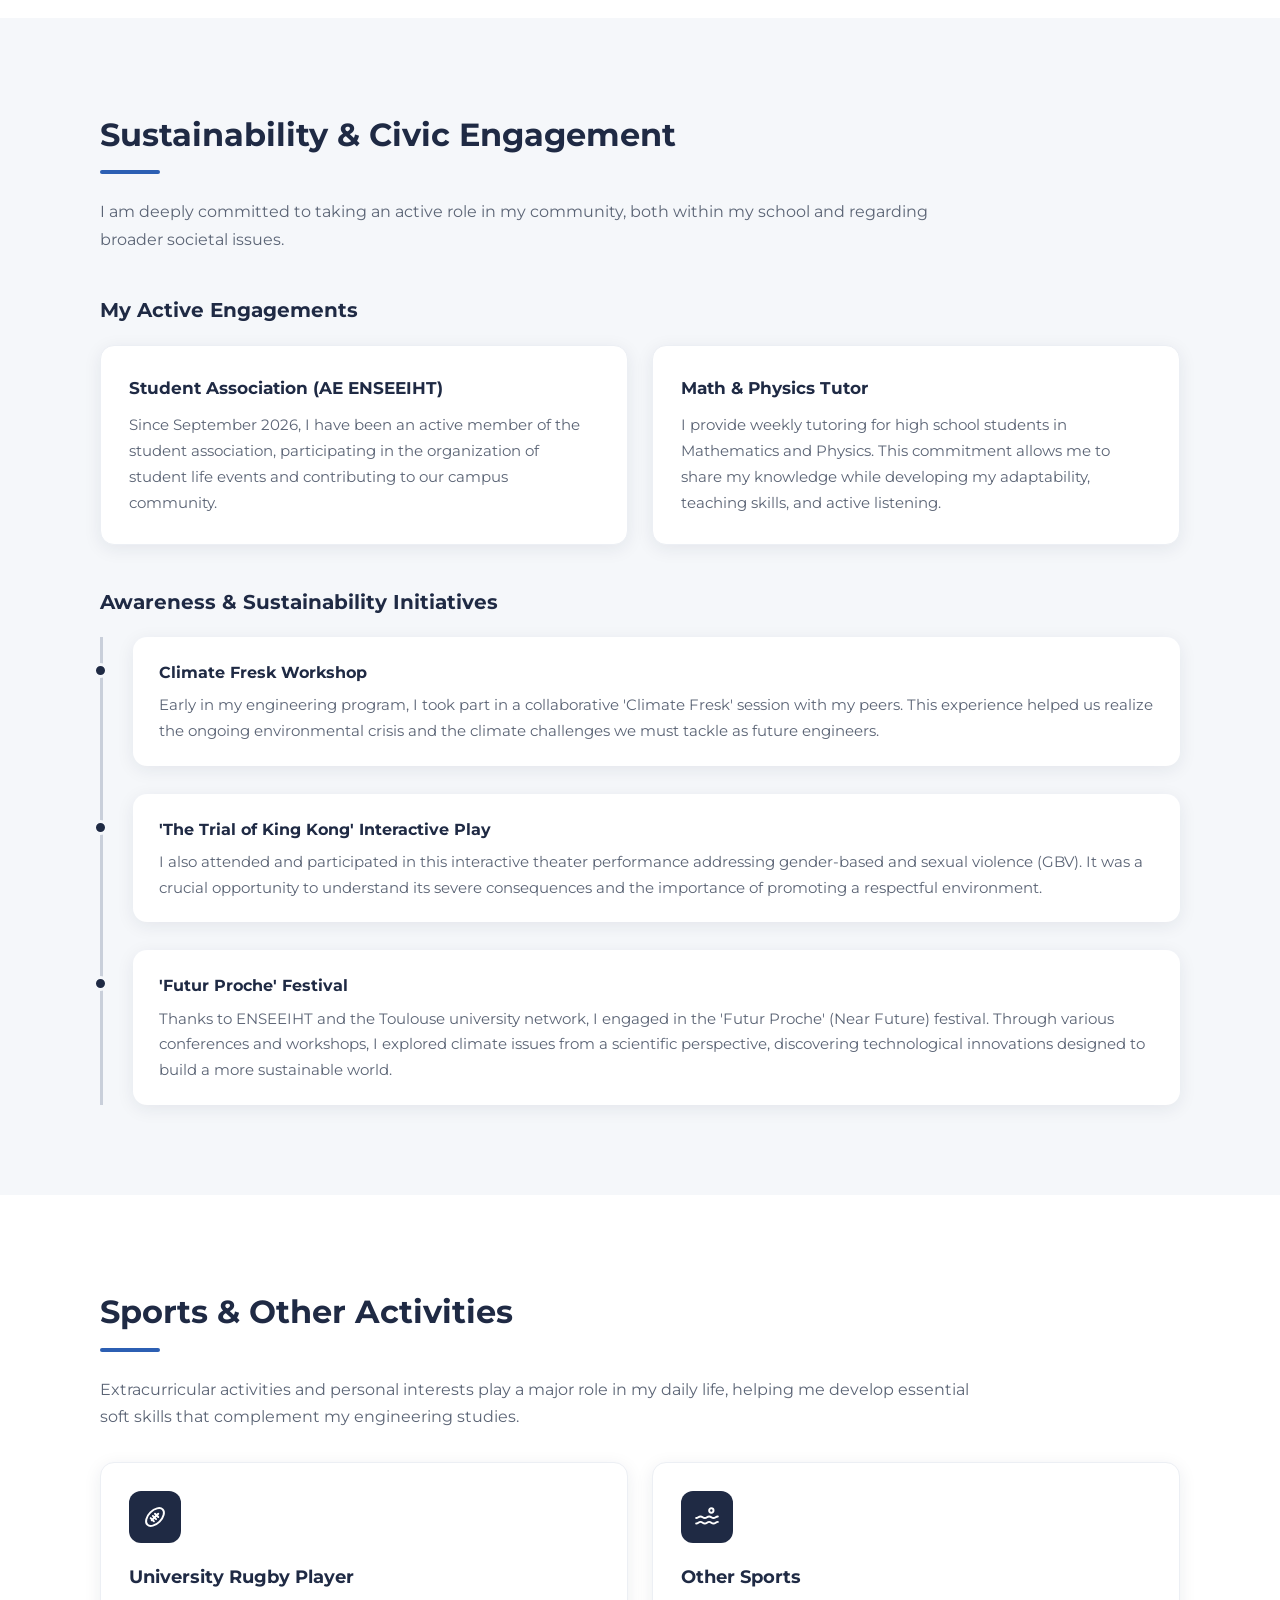
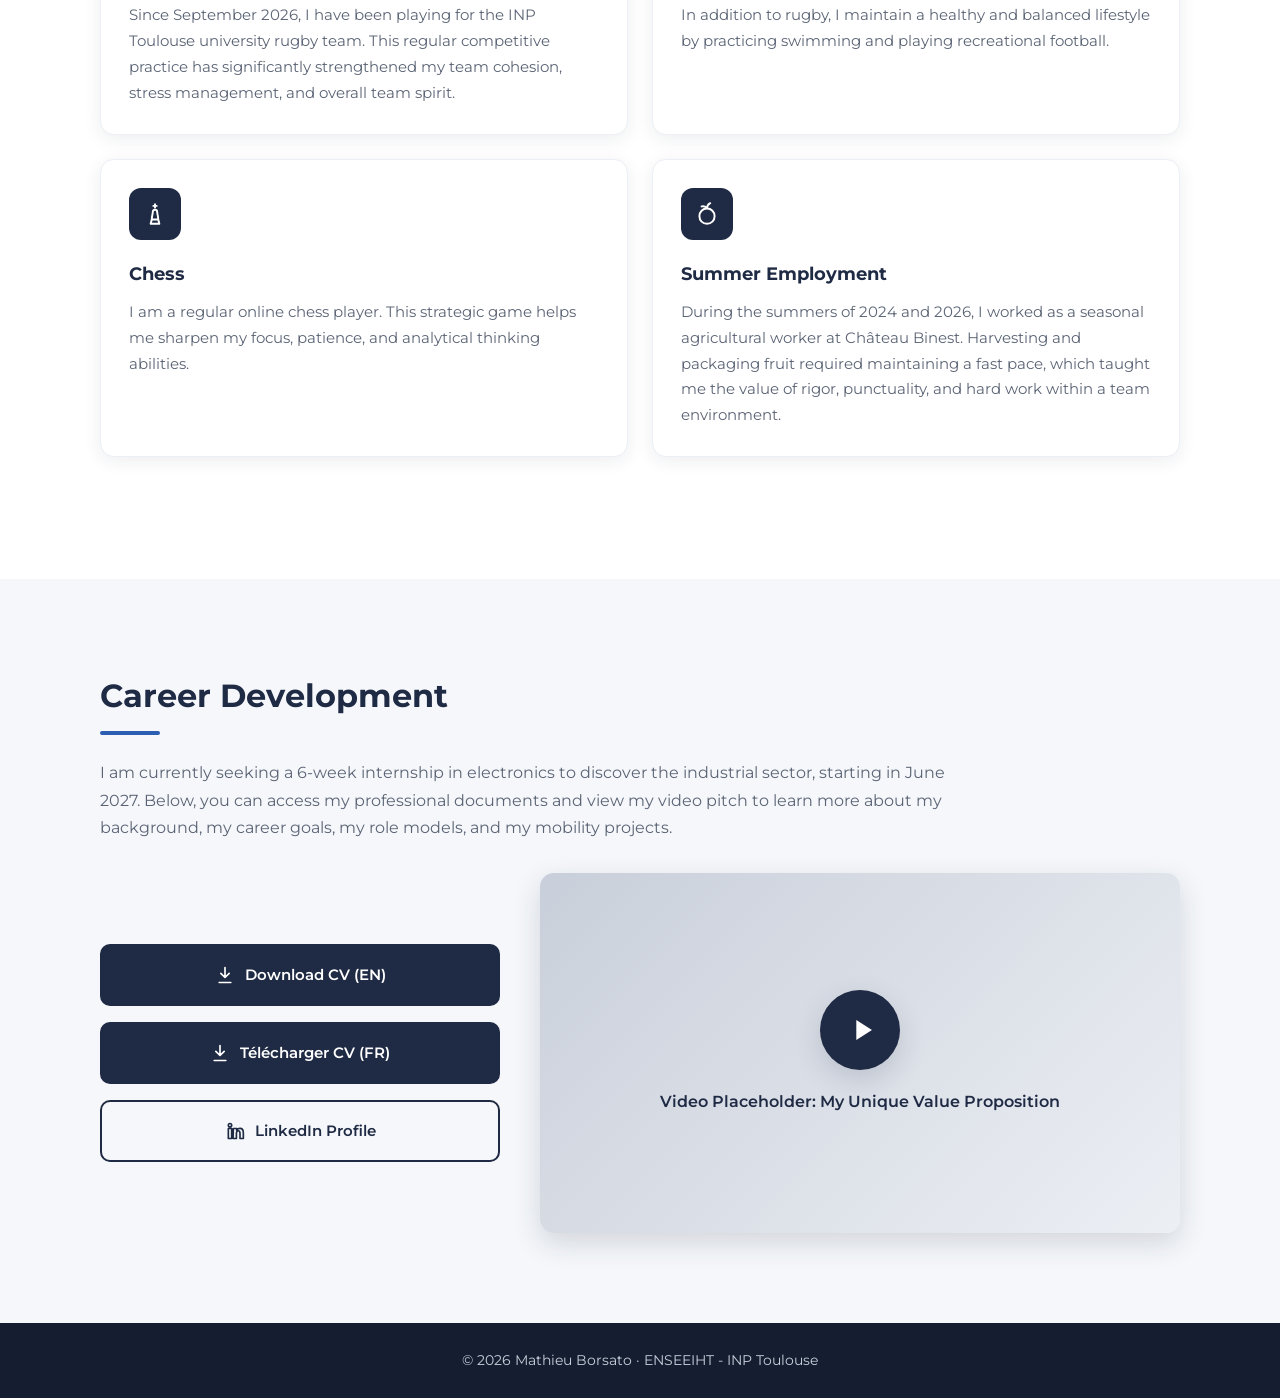
==== commit 647c0dd6: "Add files via upload" ====
--- a/index.html
+++ b/index.html
@@ -36,7 +36,8 @@
 
     <!-- ===================== 1. WELCOME ===================== -->
     <section id="welcome" class="section hero">
-      <div class="container hero-grid">
+      <div class="container">
+      <div class="hero-grid">
         <div class="hero-photo-wrapper">
           <!-- Profile photo: replace the file "photo profile.jpg" to change it -->
           <img src="photo%20profile.jpg" alt="Portrait of Mathieu Borsato" class="hero-photo">
@@ -54,6 +55,57 @@
             <a href="#engineering" class="btn btn-outline">Explore my work</a>
           </div>
         </div>
+      </div>
+
+      <!-- Skills & Languages -->
+      <div class="skills">
+        <h2 class="skills-title">Skills</h2>
+        <div class="skills-grid">
+          <div class="skills-col">
+            <h3>Electronics &amp; Engineering</h3>
+            <ul>
+              <li><svg class="skill-icon" viewBox="0 0 24 24"><path d="M2 12h4l2-5 4 10 2-5h8"/></svg>Circuit analysis</li>
+              <li><svg class="skill-icon" viewBox="0 0 24 24"><path d="M4 18a8 8 0 1 1 16 0M12 18l4-6"/><circle cx="12" cy="18" r="1"/></svg>Physical measurements</li>
+              <li><svg class="skill-icon" viewBox="0 0 24 24"><rect x="3" y="4" width="18" height="13" rx="2"/><path d="M6 13c1.5-6 3-6 4.5 0s3 6 4.5 0M8 21h8"/></svg>Instrumentation</li>
+              <li><img class="skill-icon" src="https://cdn.jsdelivr.net/gh/devicons/devicon@v2.16.0/icons/matlab/matlab-original.svg" alt="">Matlab</li>
+            </ul>
+          </div>
+          <div class="skills-col">
+            <h3>IT &amp; Programming</h3>
+            <ul>
+              <li><img class="skill-icon" src="https://cdn.jsdelivr.net/gh/devicons/devicon@v2.16.0/icons/python/python-original.svg" alt="">Python</li>
+              <li><img class="skill-icon" src="https://cdn.jsdelivr.net/gh/devicons/devicon@v2.16.0/icons/c/c-original.svg" alt="">C</li>
+              <li><svg class="skill-icon" viewBox="0 0 24 24"><ellipse cx="12" cy="5" rx="8" ry="3"/><path d="M4 5v14c0 1.7 3.6 3 8 3s8-1.3 8-3V5M4 12c0 1.7 3.6 3 8 3s8-1.3 8-3"/></svg>SQL</li>
+            </ul>
+          </div>
+          <div class="skills-col">
+            <h3>Soft Skills</h3>
+            <ul>
+              <li><svg class="skill-icon" viewBox="0 0 24 24"><circle cx="9" cy="8" r="3.5"/><path d="M2 20c0-3.5 3-6 7-6s7 2.5 7 6M16 4.5a3.5 3.5 0 0 1 0 7M18 14c2.4.6 4 2.8 4 6"/></svg>Teamwork</li>
+              <li><svg class="skill-icon" viewBox="0 0 24 24"><circle cx="12" cy="12" r="9"/><circle cx="12" cy="12" r="5"/><circle cx="12" cy="12" r="1"/></svg>Rigor</li>
+              <li><svg class="skill-icon" viewBox="0 0 24 24"><path d="M2 9l10-5 10 5-10 5-10-5zM6 11v5c0 1.5 2.7 3 6 3s6-1.5 6-3v-5M22 9v6"/></svg>Teaching skills</li>
+              <li><svg class="skill-icon" viewBox="0 0 24 24"><path d="M20 11a8 8 0 0 0-14.5-4.5M4 4v3h3M4 13a8 8 0 0 0 14.5 4.5M20 20v-3h-3"/></svg>Adaptability</li>
+            </ul>
+          </div>
+          <div class="skills-col">
+            <h3>Languages</h3>
+            <ul>
+              <li>
+                <svg class="flag" viewBox="0 0 3 2"><rect width="1" height="2" fill="#002395"/><rect x="1" width="1" height="2" fill="#fff"/><rect x="2" width="1" height="2" fill="#ed2939"/></svg>
+                <span>French <small>Native speaker</small></span>
+              </li>
+              <li>
+                <svg class="flag" viewBox="0 0 60 40"><rect width="60" height="40" fill="#012169"/><path d="M0 0l60 40M60 0L0 40" stroke="#fff" stroke-width="8"/><path d="M0 0l60 40M60 0L0 40" stroke="#c8102e" stroke-width="3"/><path d="M30 0v40M0 20h60" stroke="#fff" stroke-width="12"/><path d="M30 0v40M0 20h60" stroke="#c8102e" stroke-width="7"/></svg>
+                <span>English <small>Upper Intermediate (B2)</small></span>
+              </li>
+              <li>
+                <svg class="flag" viewBox="0 0 3 2"><rect width="3" height="2" fill="#aa151b"/><rect y="0.5" width="3" height="1" fill="#f1bf00"/></svg>
+                <span>Spanish <small>Intermediate (B1)</small></span>
+              </li>
+            </ul>
+          </div>
+        </div>
+      </div>
       </div>
     </section>
 
--- a/style.css
+++ b/style.css
@@ -238,6 +238,80 @@
   margin-top: 26px;
 }
 
+/* Skills & Languages */
+.skills {
+  margin-top: 70px;
+}
+
+.skills-title {
+  text-align: center;
+  font-size: 1.6rem;
+  color: var(--navy);
+  margin-bottom: 36px;
+}
+
+.skills-grid {
+  display: grid;
+  grid-template-columns: repeat(4, 1fr);
+  gap: 32px;
+}
+
+.skills-col h3 {
+  display: inline-block;
+  font-size: 0.95rem;
+  font-weight: 600;
+  color: var(--gray-600);
+  padding-bottom: 8px;
+  margin-bottom: 18px;
+  border-bottom: 2px solid var(--gray-300);
+}
+
+.skills-col ul {
+  list-style: none;
+  display: flex;
+  flex-direction: column;
+  gap: 14px;
+}
+
+.skills-col li {
+  display: flex;
+  align-items: center;
+  gap: 14px;
+  color: var(--text);
+  font-weight: 500;
+}
+
+.skill-icon {
+  width: 26px;
+  height: 26px;
+  flex-shrink: 0;
+  fill: none;
+  stroke: var(--navy);
+  stroke-width: 1.6;
+  stroke-linecap: round;
+  stroke-linejoin: round;
+}
+
+.flag {
+  width: 30px;
+  height: 20px;
+  flex-shrink: 0;
+  border-radius: 3px;
+  box-shadow: 0 0 0 1px var(--gray-300);
+}
+
+.skills-col li span {
+  display: flex;
+  flex-direction: column;
+  line-height: 1.3;
+}
+
+.skills-col li small {
+  color: var(--gray-600);
+  font-weight: 400;
+  font-size: 0.8rem;
+}
+
 /* ===================== BUTTONS ===================== */
 .btn {
   display: inline-flex;
@@ -592,7 +666,8 @@
 
   .nav-link { padding: 12px; }
 
-  .three-cols { grid-template-columns: 1fr 1fr; }
+  .three-cols,
+  .skills-grid { grid-template-columns: 1fr 1fr; }
 }
 
 @media (max-width: 860px) {
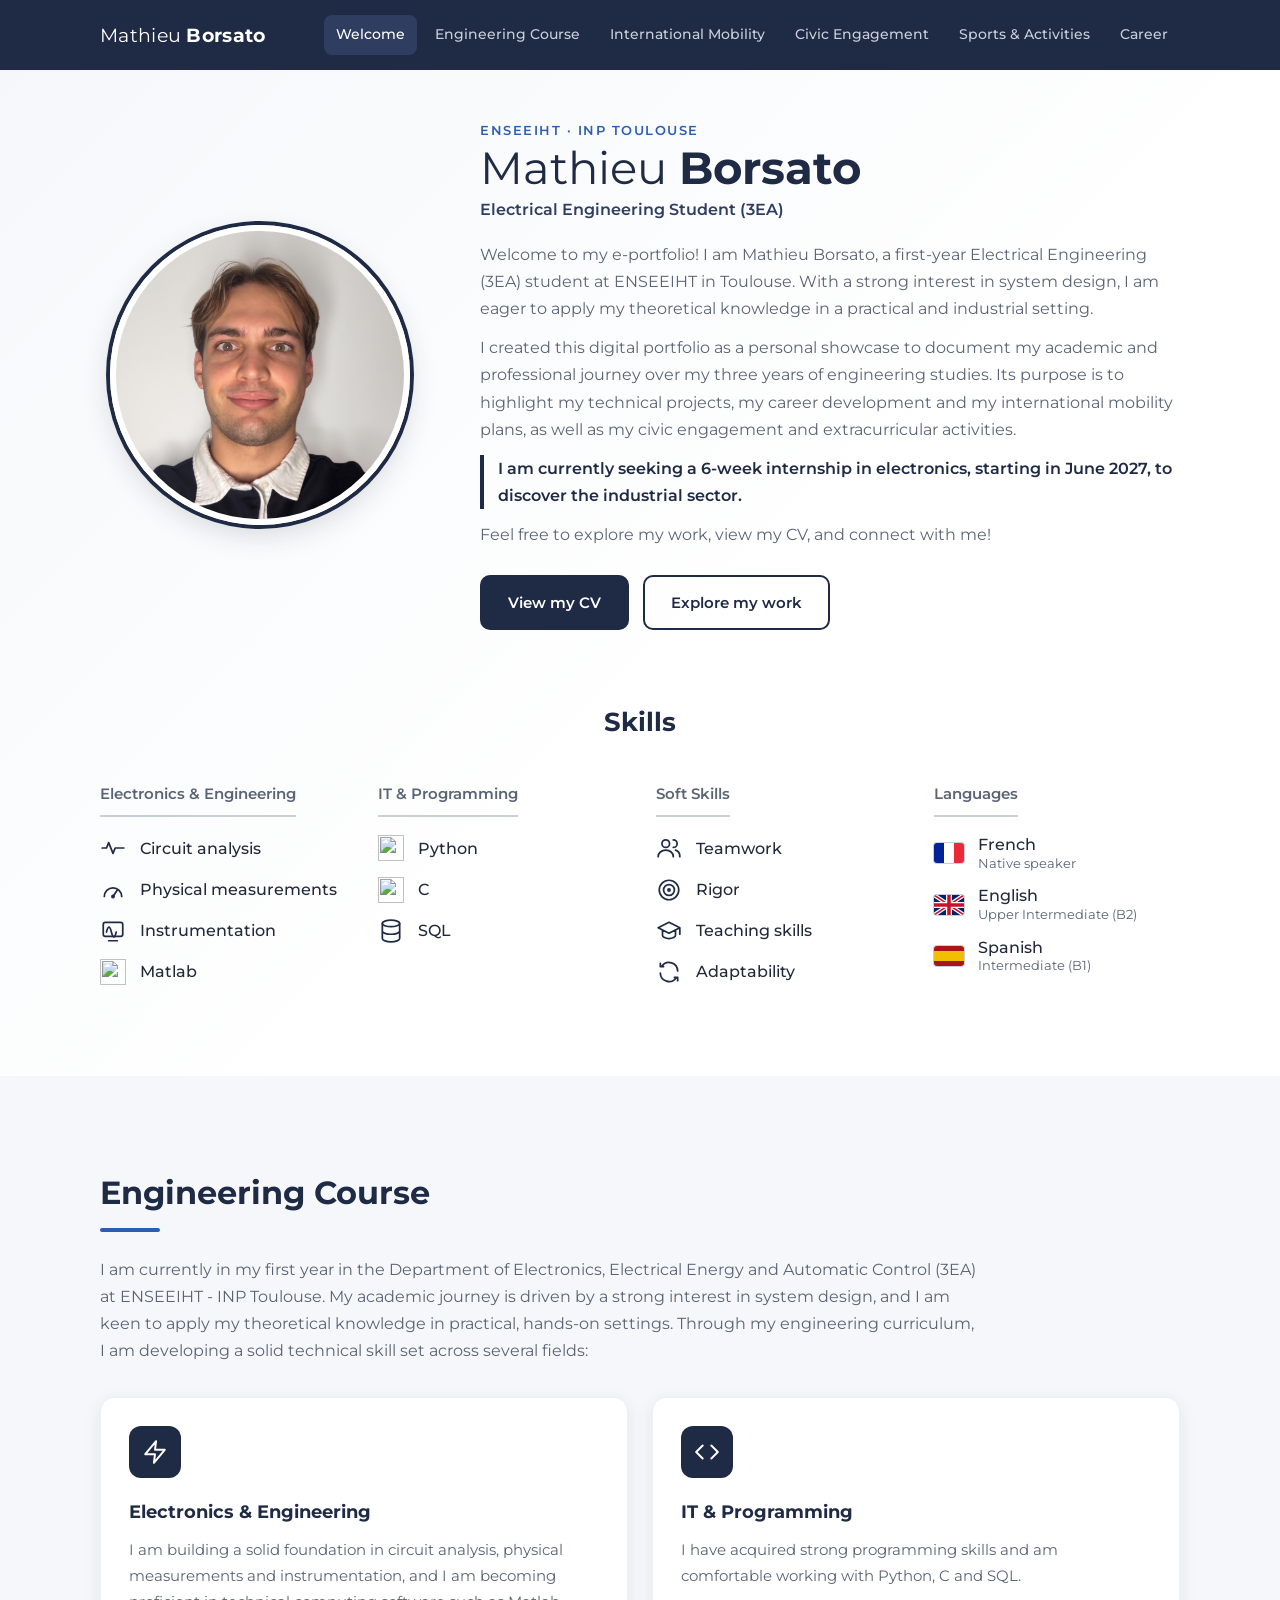
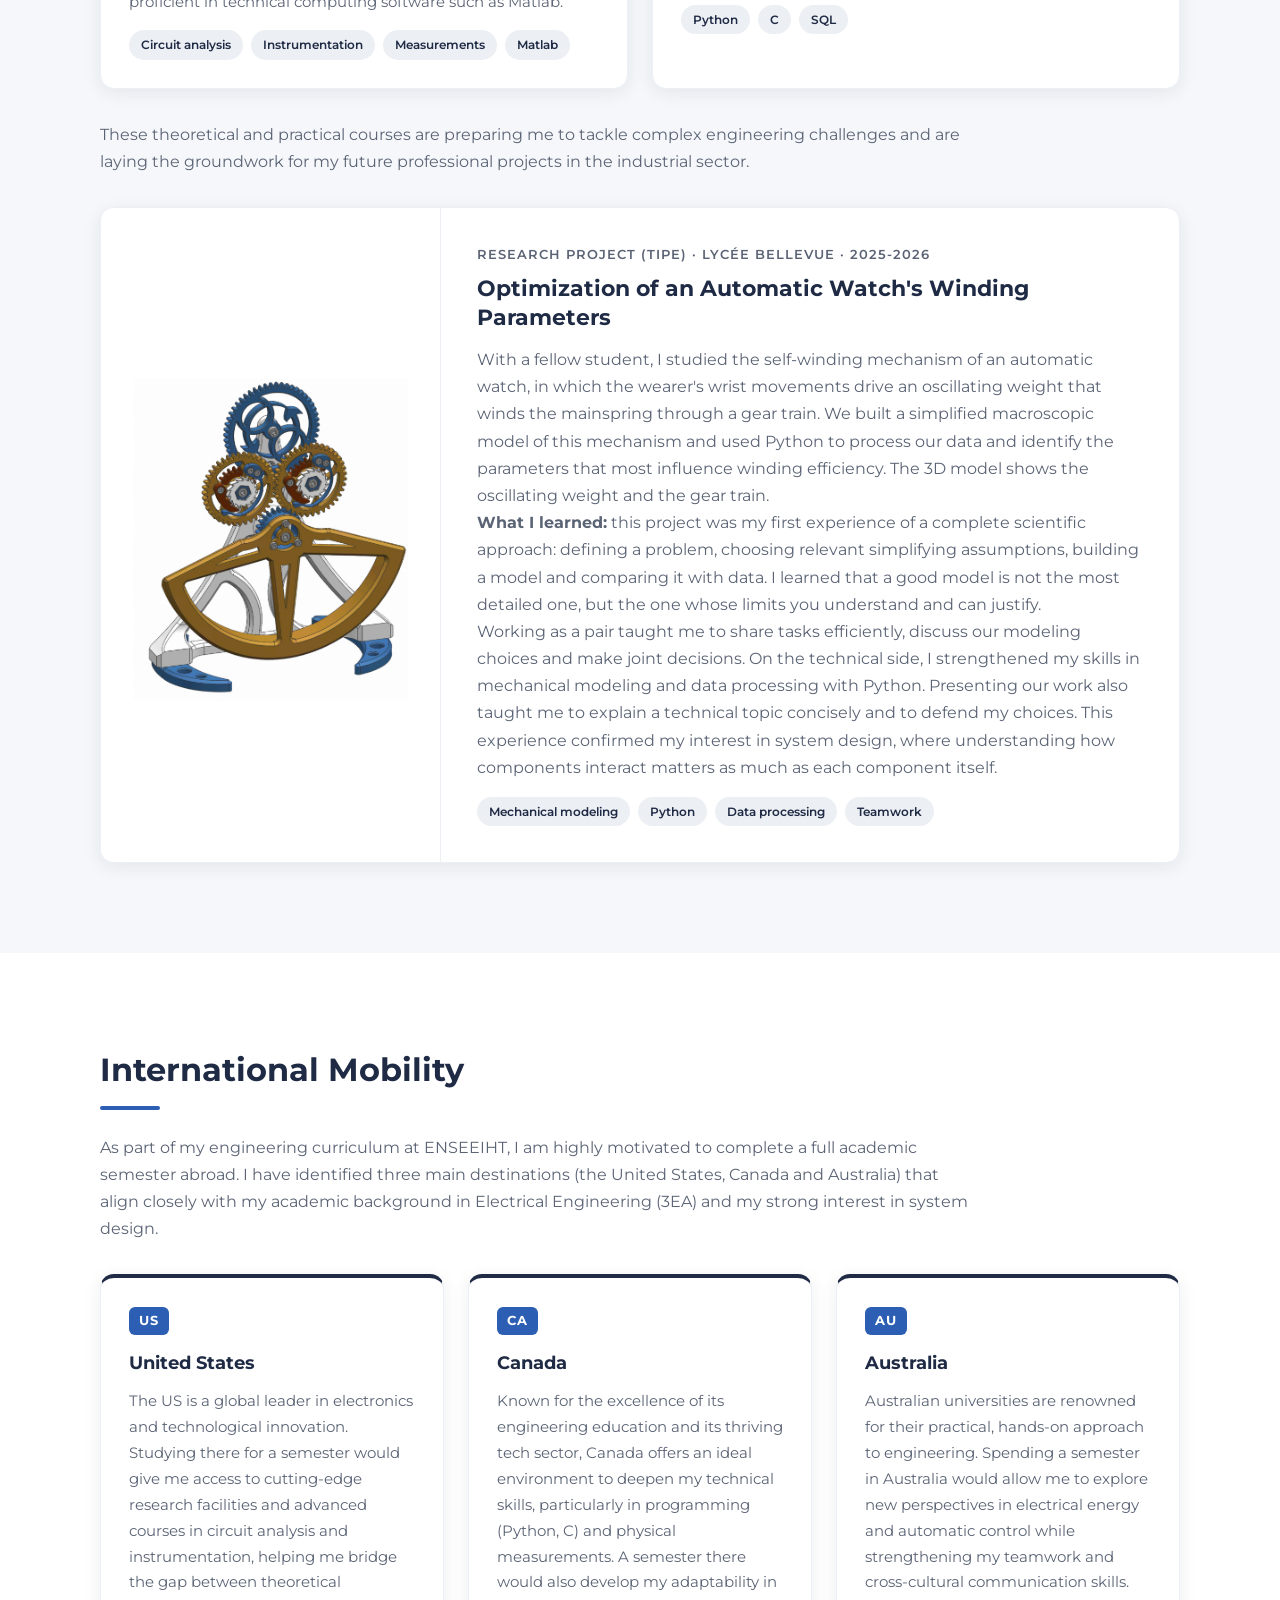
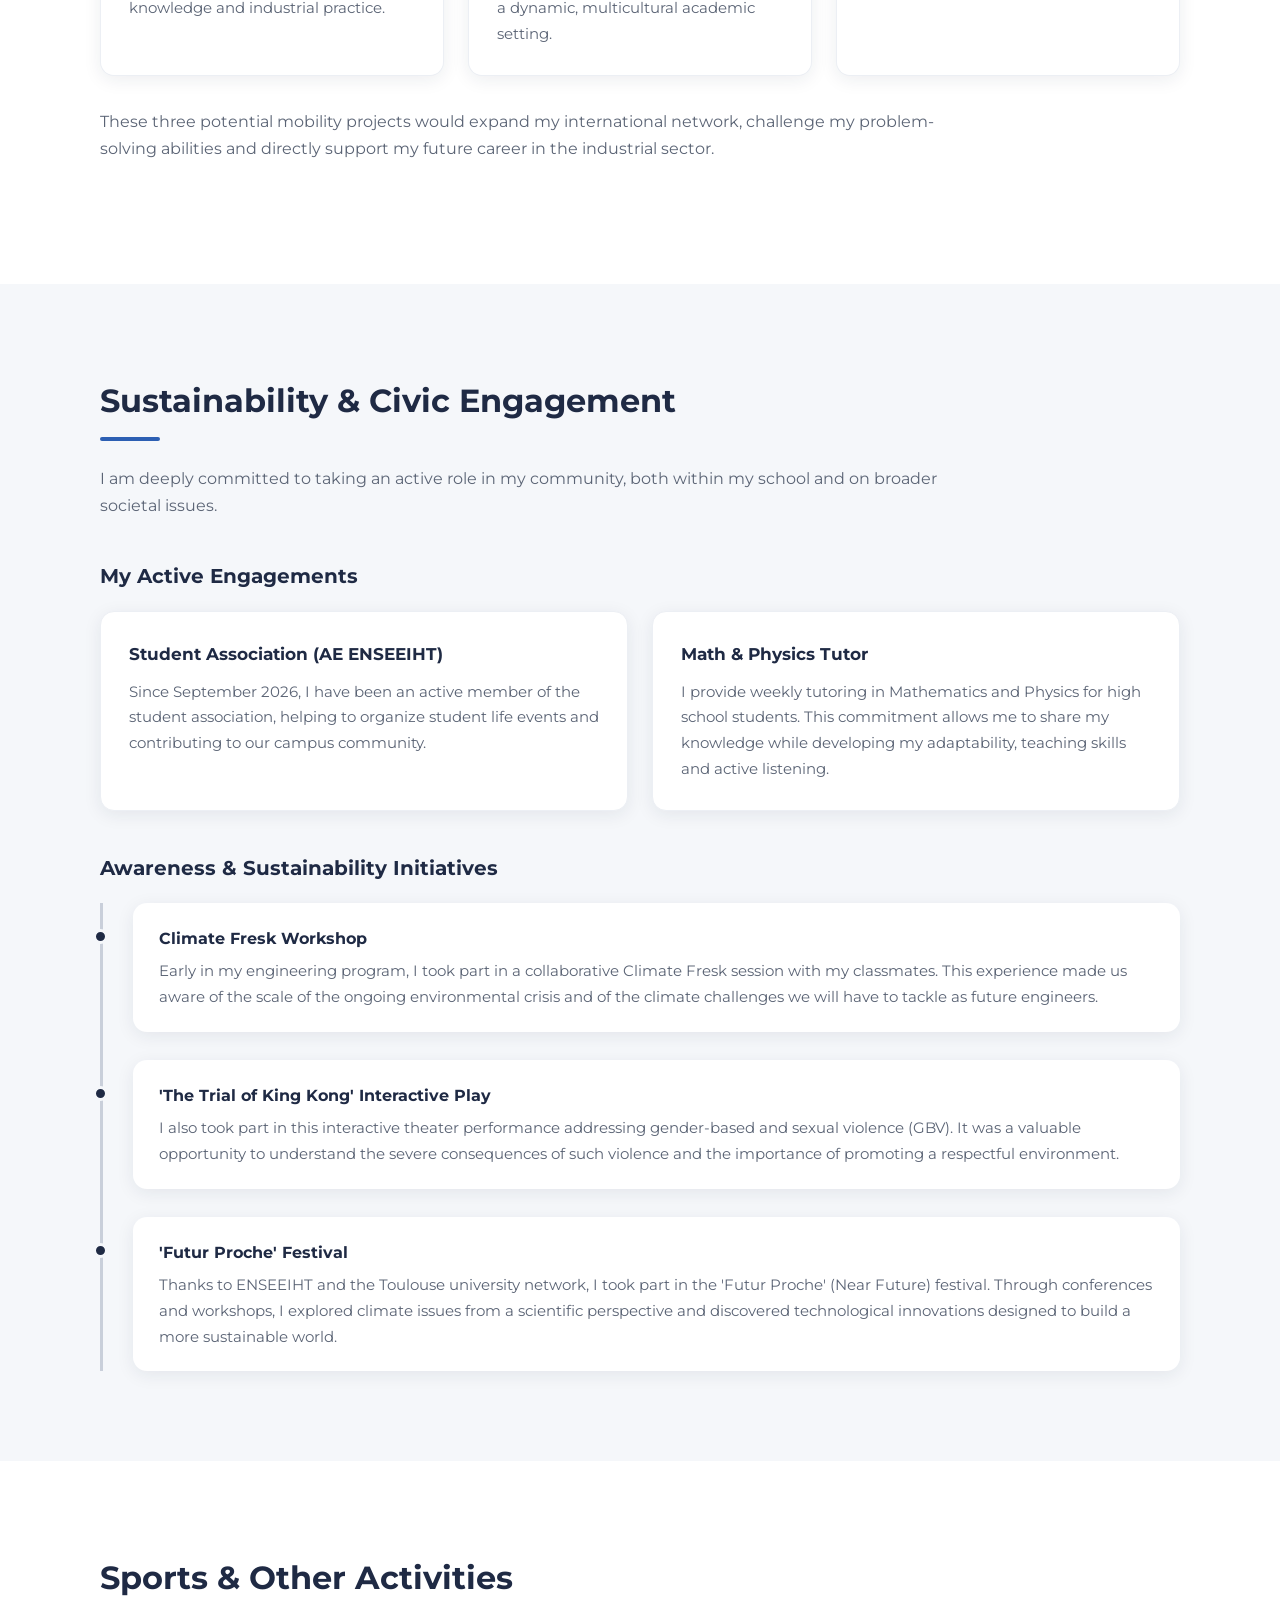
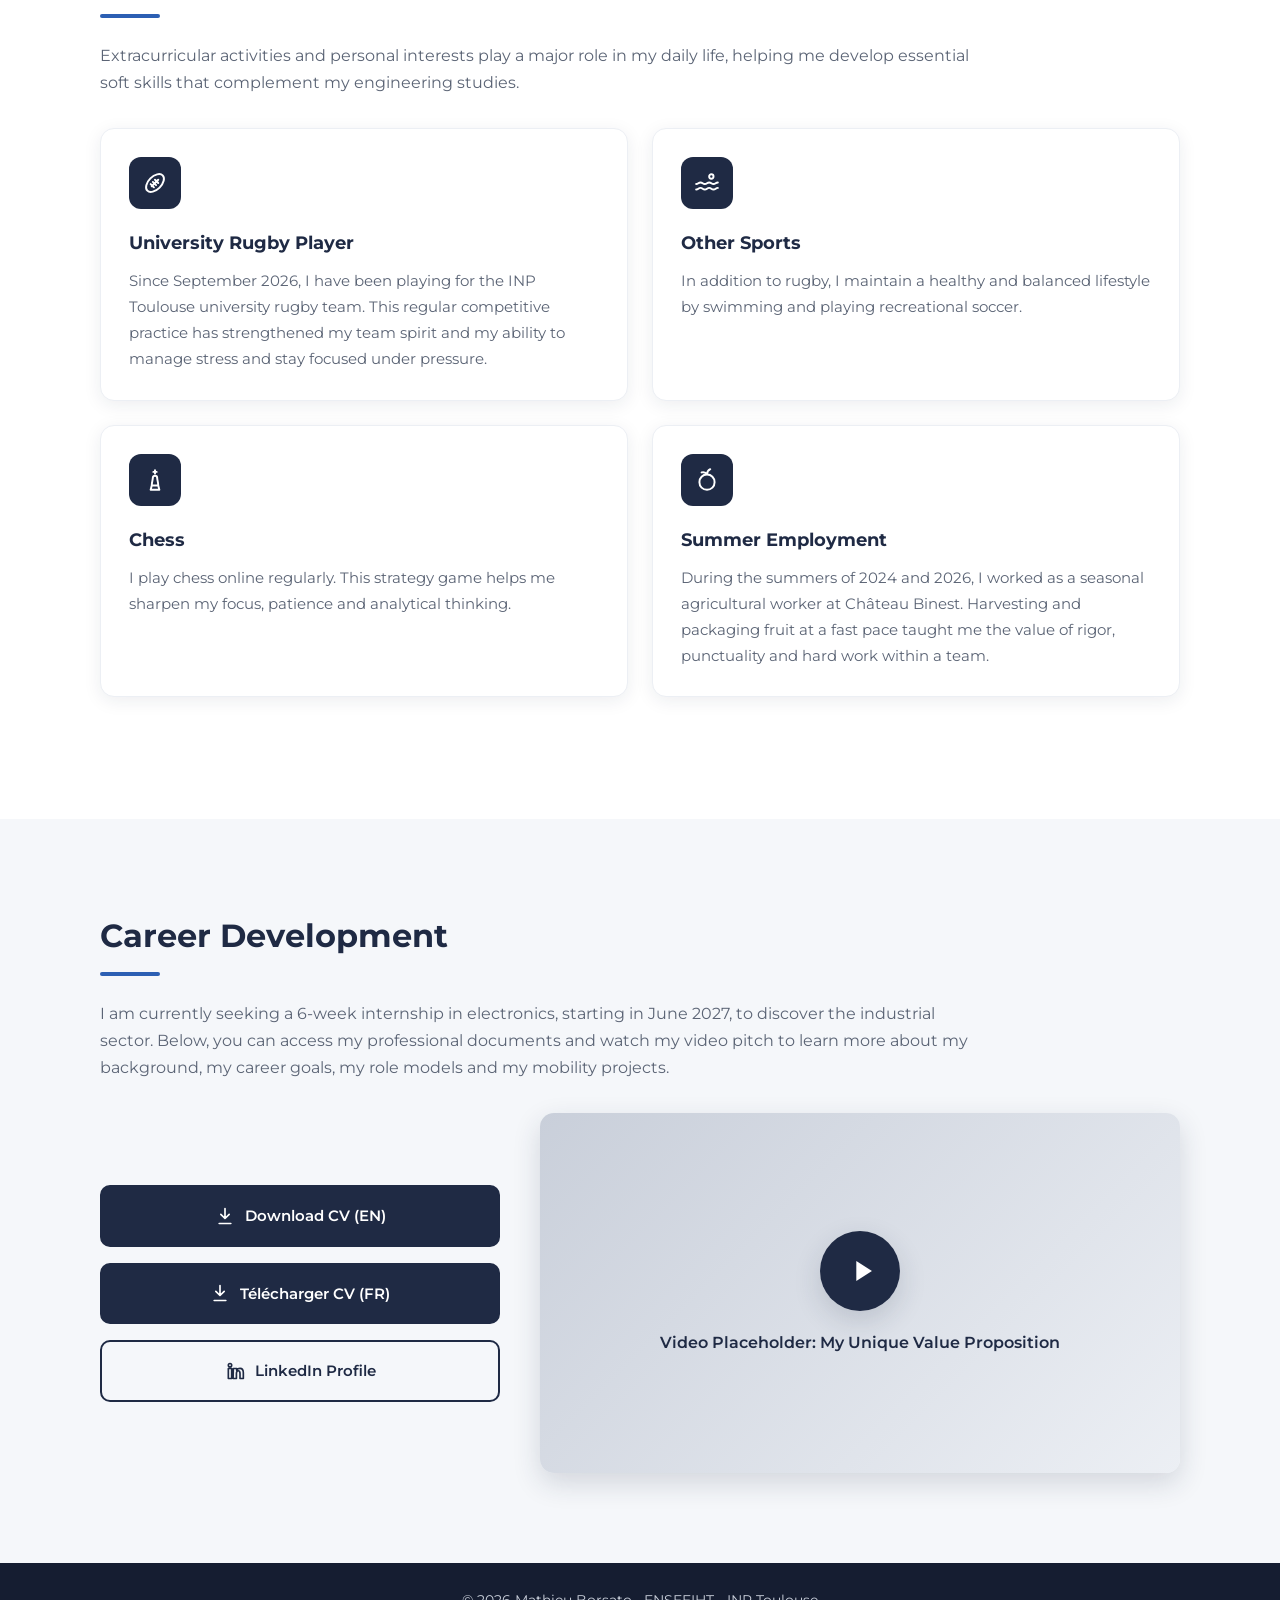
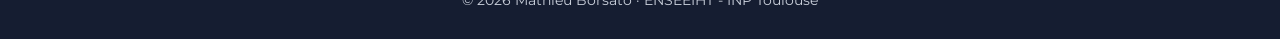
==== commit 6801ecd0: "Add files via upload" ====
--- a/index.html
+++ b/index.html
@@ -47,11 +47,11 @@
           <h1>Mathieu <strong>Borsato</strong></h1>
           <p class="hero-subtitle">Electrical Engineering Student (3EA)</p>
           <p>Welcome to my e-portfolio! I am Mathieu Borsato, a first-year Electrical Engineering (3EA) student at ENSEEIHT in Toulouse. With a strong interest in system design, I am eager to apply my theoretical knowledge in a practical and industrial setting.</p>
-          <p>I created this digital portfolio as a personal showcase to document my academic and professional journey over my three years of engineering studies. Its purpose is to highlight my technical projects, my career development, my international mobility plans, as well as my civic engagements and extracurricular activities.</p>
-          <p class="highlight">I am currently seeking a 6-week internship in electronics to discover the industrial sector starting in June 2027.</p>
+          <p>I created this digital portfolio as a personal showcase to document my academic and professional journey over my three years of engineering studies. Its purpose is to highlight my technical projects, my career development and my international mobility plans, as well as my civic engagement and extracurricular activities.</p>
+          <p class="highlight">I am currently seeking a 6-week internship in electronics, starting in June 2027, to discover the industrial sector.</p>
           <p>Feel free to explore my work, view my CV, and connect with me!</p>
           <div class="hero-actions">
-            <a href="#career" class="btn btn-primary">View my CV</a>
+            <a href="Mathieu%20Borsato%20CV%20EN.pdf" class="btn btn-primary" target="_blank" rel="noopener">View my CV</a>
             <a href="#engineering" class="btn btn-outline">Explore my work</a>
           </div>
         </div>
@@ -113,7 +113,7 @@
     <section id="engineering" class="section section-alt">
       <div class="container">
         <h2 class="section-title">Engineering Course</h2>
-        <p class="lead">I am currently in my first year of studies in the Department of Electronics, Electrical Energy, and Automatics (3EA) at ENSEEIHT - INP Toulouse. My academic journey is driven by a strong interest in system design, and I am highly eager to apply my theoretical knowledge in practical, hands-on settings. Through my engineering curriculum, I am developing a robust technical skill set across multiple domains:</p>
+        <p class="lead">I am currently in my first year in the Department of Electronics, Electrical Energy and Automatic Control (3EA) at ENSEEIHT - INP Toulouse. My academic journey is driven by a strong interest in system design, and I am keen to apply my theoretical knowledge in practical, hands-on settings. Through my engineering curriculum, I am developing a solid technical skill set across several fields:</p>
 
         <div class="card-grid two-cols">
           <article class="card">
@@ -121,7 +121,7 @@
               <svg viewBox="0 0 24 24"><path d="M13 2 3 14h9l-1 8 10-12h-9l1-8z"/></svg>
             </div>
             <h3>Electronics &amp; Engineering</h3>
-            <p>I am building a solid foundation in circuit analysis, physical measurements, and instrumentation, alongside proficiency in technical computing software such as Matlab.</p>
+            <p>I am building a solid foundation in circuit analysis, physical measurements and instrumentation, and I am becoming proficient in technical computing software such as Matlab.</p>
             <ul class="tags"><li>Circuit analysis</li><li>Instrumentation</li><li>Measurements</li><li>Matlab</li></ul>
           </article>
           <article class="card">
@@ -129,12 +129,12 @@
               <svg viewBox="0 0 24 24"><path d="m16 18 6-6-6-6M8 6l-6 6 6 6"/></svg>
             </div>
             <h3>IT &amp; Programming</h3>
-            <p>I have acquired strong programming skills and am comfortable working with Python, C, and SQL.</p>
+            <p>I have acquired strong programming skills and am comfortable working with Python, C and SQL.</p>
             <ul class="tags"><li>Python</li><li>C</li><li>SQL</li></ul>
           </article>
         </div>
 
-        <p class="lead">These theoretical and practical courses are preparing me to tackle complex engineering challenges and are building the groundwork for my future professional projects in the industrial sector.</p>
+        <p class="lead">These theoretical and practical courses are preparing me to tackle complex engineering challenges and are laying the groundwork for my future professional projects in the industrial sector.</p>
 
         <!-- Featured project: TIPE -->
         <article class="project">
@@ -144,8 +144,10 @@
           <div class="project-body">
             <p class="project-label">Research Project (TIPE) · Lycée Bellevue · 2025-2026</p>
             <h3>Optimization of an Automatic Watch's Winding Parameters</h3>
-            <p>Study on a macroscopic model of the self-winding mechanism of an automatic watch, with data processing using Python. The 3D model shows the oscillating weight and the gear train that winds the mainspring.</p>
-            <ul class="tags"><li>Mechanical modelling</li><li>Python</li><li>Data processing</li></ul>
+            <p>With a fellow student, I studied the self-winding mechanism of an automatic watch, in which the wearer's wrist movements drive an oscillating weight that winds the mainspring through a gear train. We built a simplified macroscopic model of this mechanism and used Python to process our data and identify the parameters that most influence winding efficiency. The 3D model shows the oscillating weight and the gear train.</p>
+            <p><strong>What I learned:</strong> this project was my first experience of a complete scientific approach: defining a problem, choosing relevant simplifying assumptions, building a model and comparing it with data. I learned that a good model is not the most detailed one, but the one whose limits you understand and can justify.</p>
+            <p>Working as a pair taught me to share tasks efficiently, discuss our modeling choices and make joint decisions. On the technical side, I strengthened my skills in mechanical modeling and data processing with Python. Presenting our work also taught me to explain a technical topic concisely and to defend my choices. This experience confirmed my interest in system design, where understanding how components interact matters as much as each component itself.</p>
+            <ul class="tags"><li>Mechanical modeling</li><li>Python</li><li>Data processing</li><li>Teamwork</li></ul>
           </div>
         </article>
       </div>
@@ -155,27 +157,27 @@
     <section id="mobility" class="section">
       <div class="container">
         <h2 class="section-title">International Mobility</h2>
-        <p class="lead">As part of my engineering curriculum at ENSEEIHT, I am highly motivated to complete a full academic semester abroad. I have identified three primary destinations—the United States, Canada, and Australia—that perfectly align with my academic background in Electrical Engineering (3EA) and my strong interest in system design.</p>
+        <p class="lead">As part of my engineering curriculum at ENSEEIHT, I am highly motivated to complete a full academic semester abroad. I have identified three main destinations (the United States, Canada and Australia) that align closely with my academic background in Electrical Engineering (3EA) and my strong interest in system design.</p>
 
         <div class="card-grid three-cols">
           <article class="card destination">
             <span class="destination-code">US</span>
             <h3>United States</h3>
-            <p>The US is a global leader in electronics and technological innovation. Studying there for a semester would grant me access to cutting-edge research facilities and advanced courses in circuit analysis and instrumentation, effectively bridging the gap between my theoretical knowledge and industrial practices.</p>
+            <p>The US is a global leader in electronics and technological innovation. Studying there for a semester would give me access to cutting-edge research facilities and advanced courses in circuit analysis and instrumentation, helping me bridge the gap between theoretical knowledge and industrial practice.</p>
           </article>
           <article class="card destination">
             <span class="destination-code">CA</span>
             <h3>Canada</h3>
-            <p>Known for its excellence in engineering education and a thriving tech sector, Canada offers an ideal environment to deepen my technical skills, particularly in programming (Python, C) and physical measurements. A semester here would also foster my adaptability in a highly dynamic, multicultural academic setting.</p>
+            <p>Known for the excellence of its engineering education and its thriving tech sector, Canada offers an ideal environment to deepen my technical skills, particularly in programming (Python, C) and physical measurements. A semester there would also develop my adaptability in a dynamic, multicultural academic setting.</p>
           </article>
           <article class="card destination">
             <span class="destination-code">AU</span>
             <h3>Australia</h3>
-            <p>Australian universities are renowned for their practical, hands-on approach to engineering. Spending a full semester in Australia would allow me to explore new perspectives in electrical energy and automatics while strengthening my teamwork and cross-cultural communication skills in an international context.</p>
-          </article>
-        </div>
-
-        <p class="lead">These three potential mobility projects are designed to expand my global network, challenge my problem-solving abilities, and directly support my future career in the industrial sector.</p>
+            <p>Australian universities are renowned for their practical, hands-on approach to engineering. Spending a semester in Australia would allow me to explore new perspectives in electrical energy and automatic control while strengthening my teamwork and cross-cultural communication skills.</p>
+          </article>
+        </div>
+
+        <p class="lead">These three potential mobility projects would expand my international network, challenge my problem-solving abilities and directly support my future career in the industrial sector.</p>
       </div>
     </section>
 
@@ -183,17 +185,17 @@
     <section id="engagement" class="section section-alt">
       <div class="container">
         <h2 class="section-title">Sustainability &amp; Civic Engagement</h2>
-        <p class="lead">I am deeply committed to taking an active role in my community, both within my school and regarding broader societal issues.</p>
+        <p class="lead">I am deeply committed to taking an active role in my community, both within my school and on broader societal issues.</p>
 
         <h3 class="subsection-title">My Active Engagements</h3>
         <div class="card-grid two-cols">
           <article class="card">
             <h4>Student Association (AE ENSEEIHT)</h4>
-            <p>Since September 2026, I have been an active member of the student association, participating in the organization of student life events and contributing to our campus community.</p>
+            <p>Since September 2026, I have been an active member of the student association, helping to organize student life events and contributing to our campus community.</p>
           </article>
           <article class="card">
             <h4>Math &amp; Physics Tutor</h4>
-            <p>I provide weekly tutoring for high school students in Mathematics and Physics. This commitment allows me to share my knowledge while developing my adaptability, teaching skills, and active listening.</p>
+            <p>I provide weekly tutoring in Mathematics and Physics for high school students. This commitment allows me to share my knowledge while developing my adaptability, teaching skills and active listening.</p>
           </article>
         </div>
 
@@ -201,15 +203,15 @@
         <div class="timeline">
           <article class="timeline-item">
             <h4>Climate Fresk Workshop</h4>
-            <p>Early in my engineering program, I took part in a collaborative 'Climate Fresk' session with my peers. This experience helped us realize the ongoing environmental crisis and the climate challenges we must tackle as future engineers.</p>
+            <p>Early in my engineering program, I took part in a collaborative Climate Fresk session with my classmates. This experience made us aware of the scale of the ongoing environmental crisis and of the climate challenges we will have to tackle as future engineers.</p>
           </article>
           <article class="timeline-item">
             <h4>'The Trial of King Kong' Interactive Play</h4>
-            <p>I also attended and participated in this interactive theater performance addressing gender-based and sexual violence (GBV). It was a crucial opportunity to understand its severe consequences and the importance of promoting a respectful environment.</p>
+            <p>I also took part in this interactive theater performance addressing gender-based and sexual violence (GBV). It was a valuable opportunity to understand the severe consequences of such violence and the importance of promoting a respectful environment.</p>
           </article>
           <article class="timeline-item">
             <h4>'Futur Proche' Festival</h4>
-            <p>Thanks to ENSEEIHT and the Toulouse university network, I engaged in the 'Futur Proche' (Near Future) festival. Through various conferences and workshops, I explored climate issues from a scientific perspective, discovering technological innovations designed to build a more sustainable world.</p>
+            <p>Thanks to ENSEEIHT and the Toulouse university network, I took part in the 'Futur Proche' (Near Future) festival. Through conferences and workshops, I explored climate issues from a scientific perspective and discovered technological innovations designed to build a more sustainable world.</p>
           </article>
         </div>
       </div>
@@ -227,28 +229,28 @@
               <svg viewBox="0 0 24 24"><ellipse cx="12" cy="12" rx="10" ry="6" transform="rotate(-45 12 12)"/><path d="m9 15 6-6M10 11l3 3M12 9l3 3M8 13l3 3"/></svg>
             </div>
             <h3>University Rugby Player</h3>
-            <p>Since September 2026, I have been playing for the INP Toulouse university rugby team. This regular competitive practice has significantly strengthened my team cohesion, stress management, and overall team spirit.</p>
+            <p>Since September 2026, I have been playing for the INP Toulouse university rugby team. This regular competitive practice has strengthened my team spirit and my ability to manage stress and stay focused under pressure.</p>
           </article>
           <article class="card activity">
             <div class="card-icon" aria-hidden="true">
               <svg viewBox="0 0 24 24"><path d="M2 18c2 0 2-1.5 4-1.5S8 18 10 18s2-1.5 4-1.5 2 1.5 4 1.5 2-1.5 4-1.5M2 13c2 0 2-1.5 4-1.5S8 13 10 13s2-1.5 4-1.5 2 1.5 4 1.5 2-1.5 4-1.5"/><circle cx="16" cy="6" r="2"/></svg>
             </div>
             <h3>Other Sports</h3>
-            <p>In addition to rugby, I maintain a healthy and balanced lifestyle by practicing swimming and playing recreational football.</p>
+            <p>In addition to rugby, I maintain a healthy and balanced lifestyle by swimming and playing recreational soccer.</p>
           </article>
           <article class="card activity">
             <div class="card-icon" aria-hidden="true">
               <svg viewBox="0 0 24 24"><path d="M8 21h8M9 17h6l1 4H8l1-4zM12 3v3M10.5 4.5h3M9 17c0-3 1-5 1-7a2 2 0 1 1 4 0c0 2 1 4 1 7"/></svg>
             </div>
             <h3>Chess</h3>
-            <p>I am a regular online chess player. This strategic game helps me sharpen my focus, patience, and analytical thinking abilities.</p>
+            <p>I play chess online regularly. This strategy game helps me sharpen my focus, patience and analytical thinking.</p>
           </article>
           <article class="card activity">
             <div class="card-icon" aria-hidden="true">
               <svg viewBox="0 0 24 24"><path d="M12 7c-4 0-7 3-7 7s3 7 7 7 7-3 7-7-3-7-7-7zM12 7c0-2 1-4 3-5M12 7c-1-2-3-2.5-5-2"/></svg>
             </div>
             <h3>Summer Employment</h3>
-            <p>During the summers of 2024 and 2026, I worked as a seasonal agricultural worker at Château Binest. Harvesting and packaging fruit required maintaining a fast pace, which taught me the value of rigor, punctuality, and hard work within a team environment.</p>
+            <p>During the summers of 2024 and 2026, I worked as a seasonal agricultural worker at Château Binest. Harvesting and packaging fruit at a fast pace taught me the value of rigor, punctuality and hard work within a team.</p>
           </article>
         </div>
       </div>
@@ -258,7 +260,7 @@
     <section id="career" class="section section-alt">
       <div class="container">
         <h2 class="section-title">Career Development</h2>
-        <p class="lead">I am currently seeking a 6-week internship in electronics to discover the industrial sector, starting in June 2027. Below, you can access my professional documents and view my video pitch to learn more about my background, my career goals, my role models, and my mobility projects.</p>
+        <p class="lead">I am currently seeking a 6-week internship in electronics, starting in June 2027, to discover the industrial sector. Below, you can access my professional documents and watch my video pitch to learn more about my background, my career goals, my role models and my mobility projects.</p>
 
         <div class="career-grid">
           <div class="career-actions">
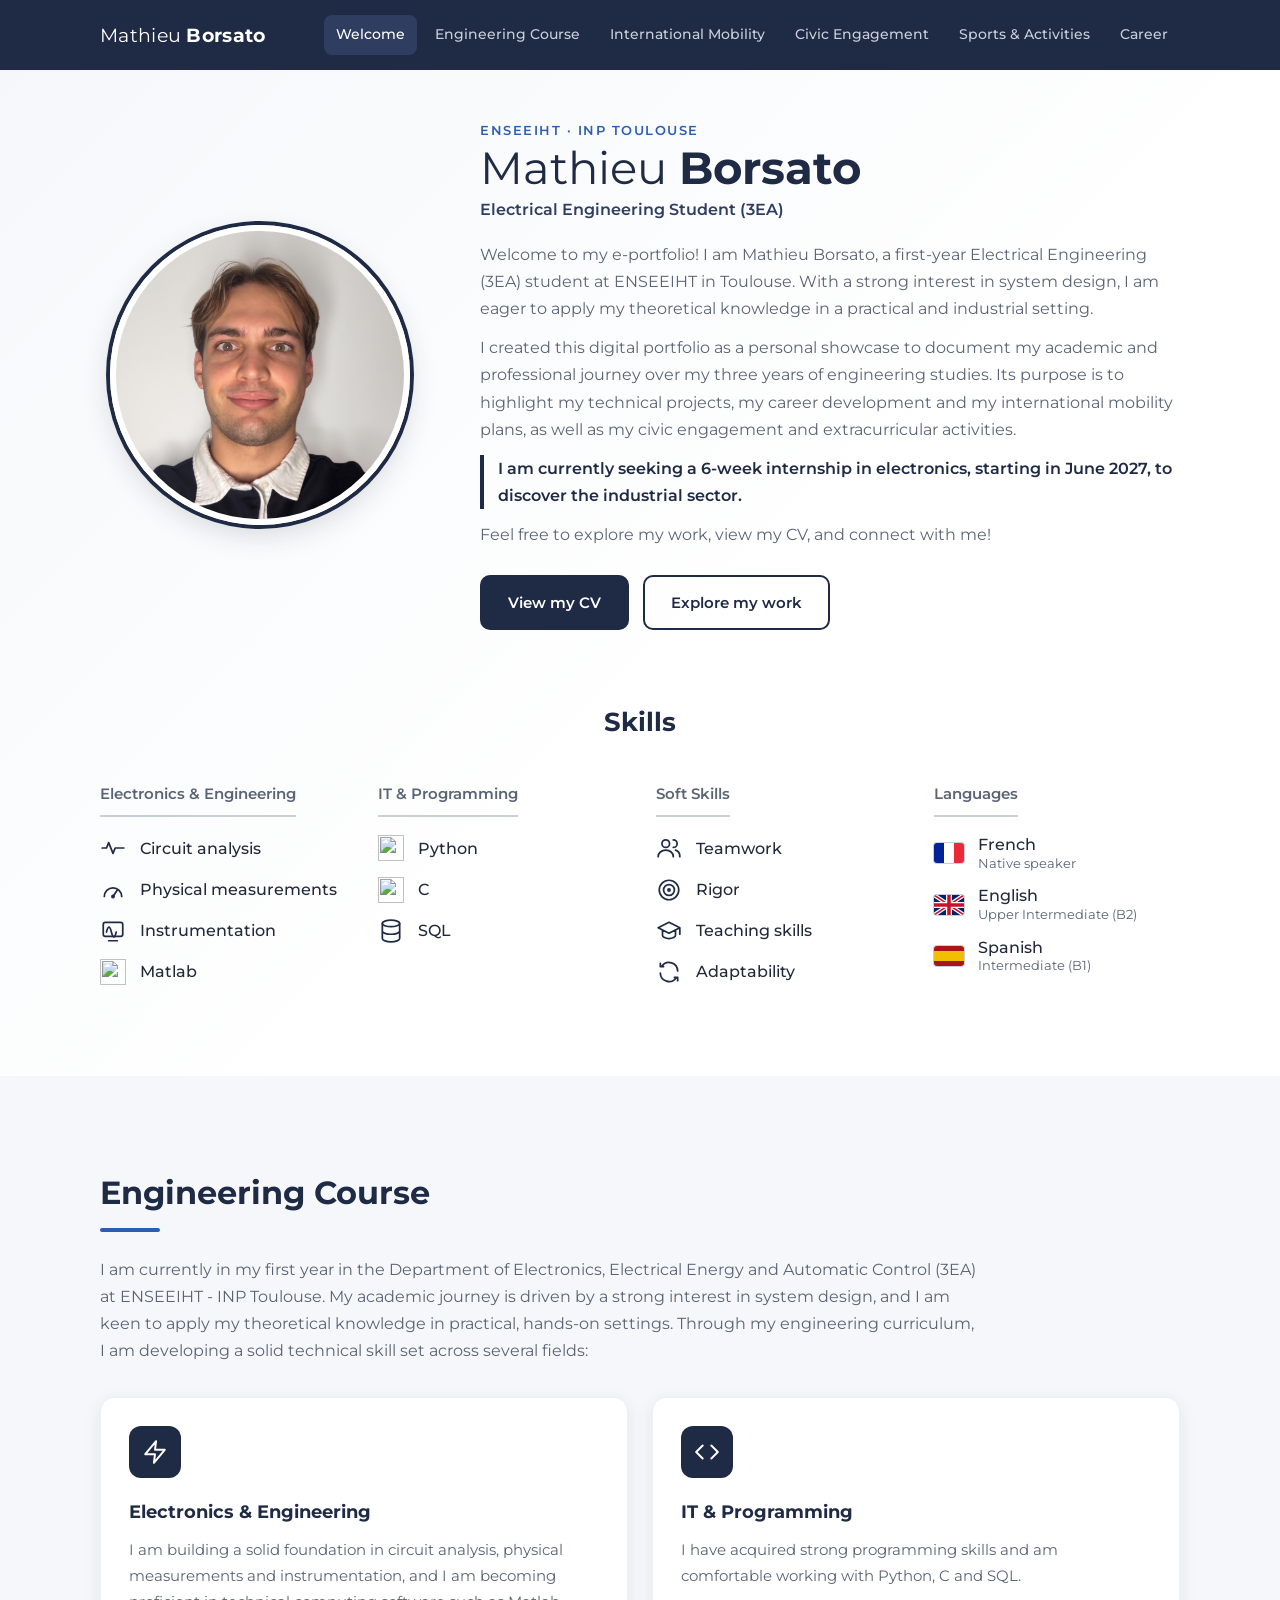
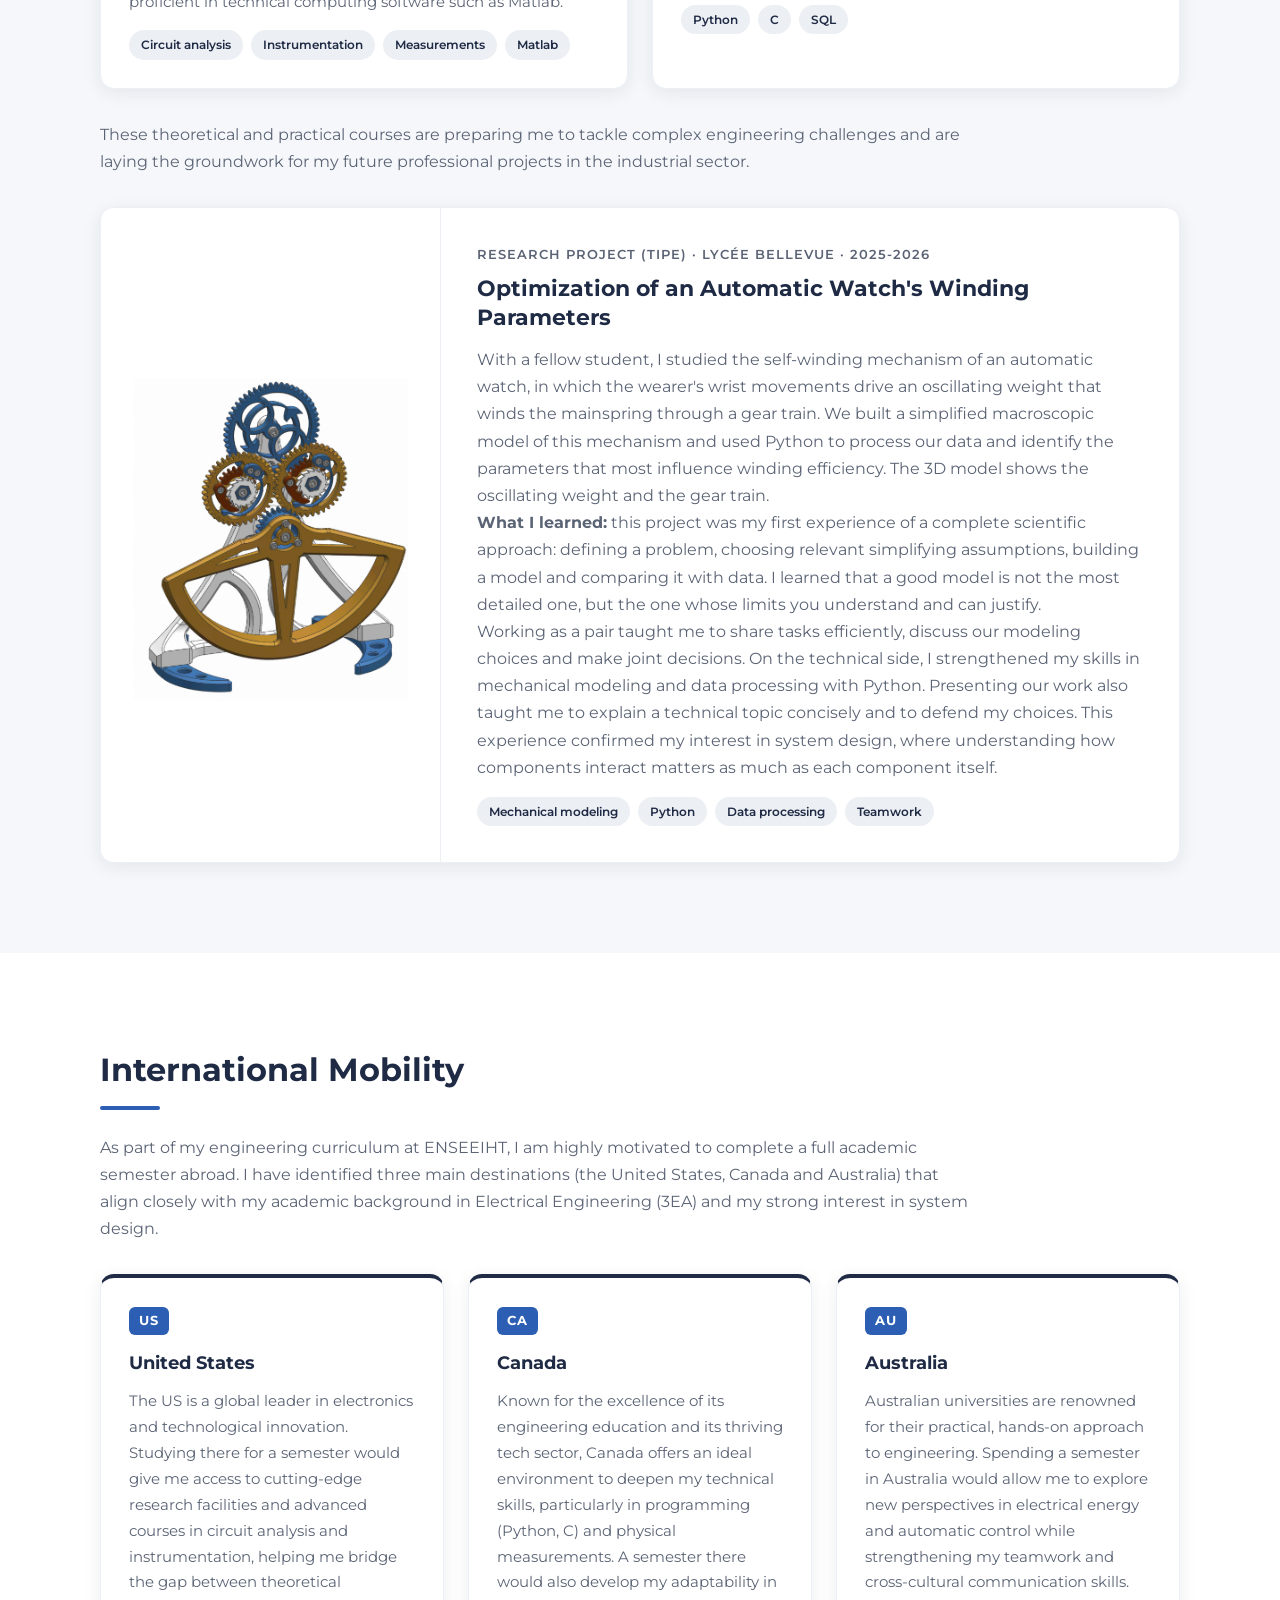
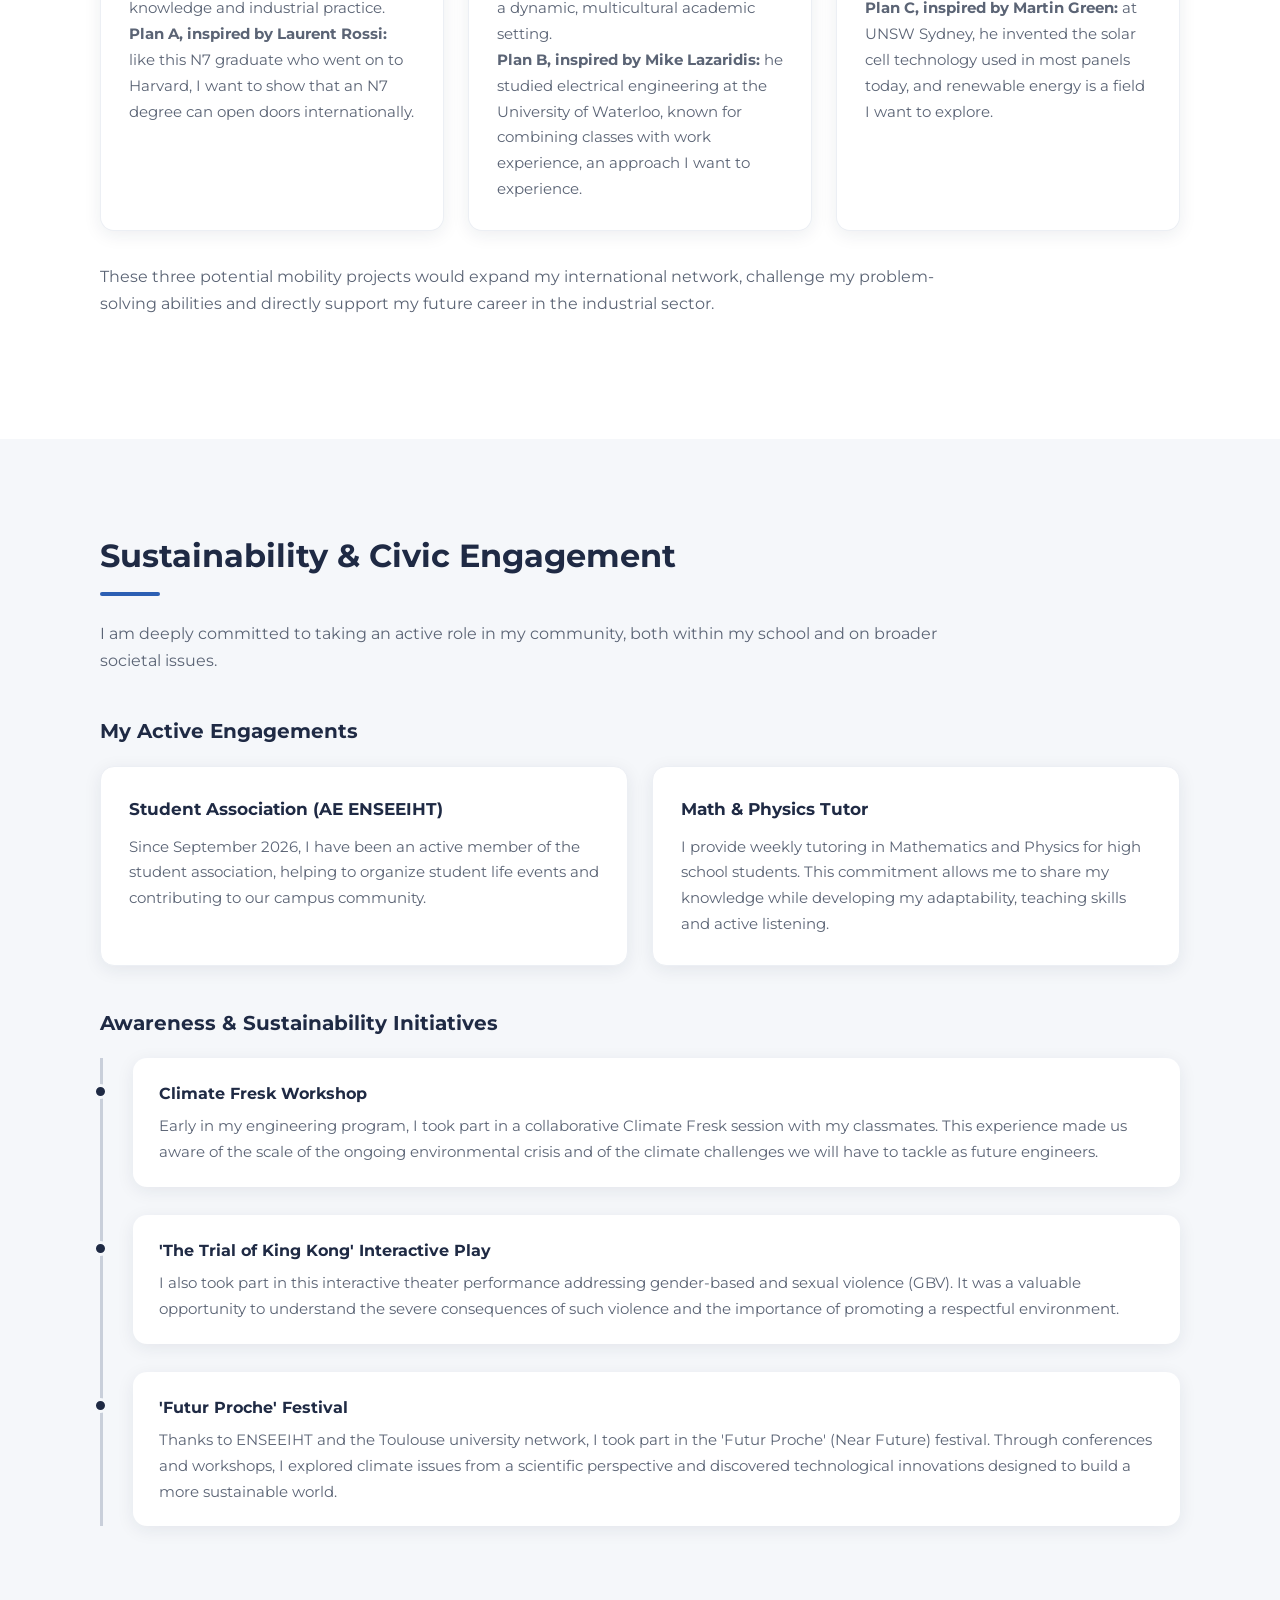
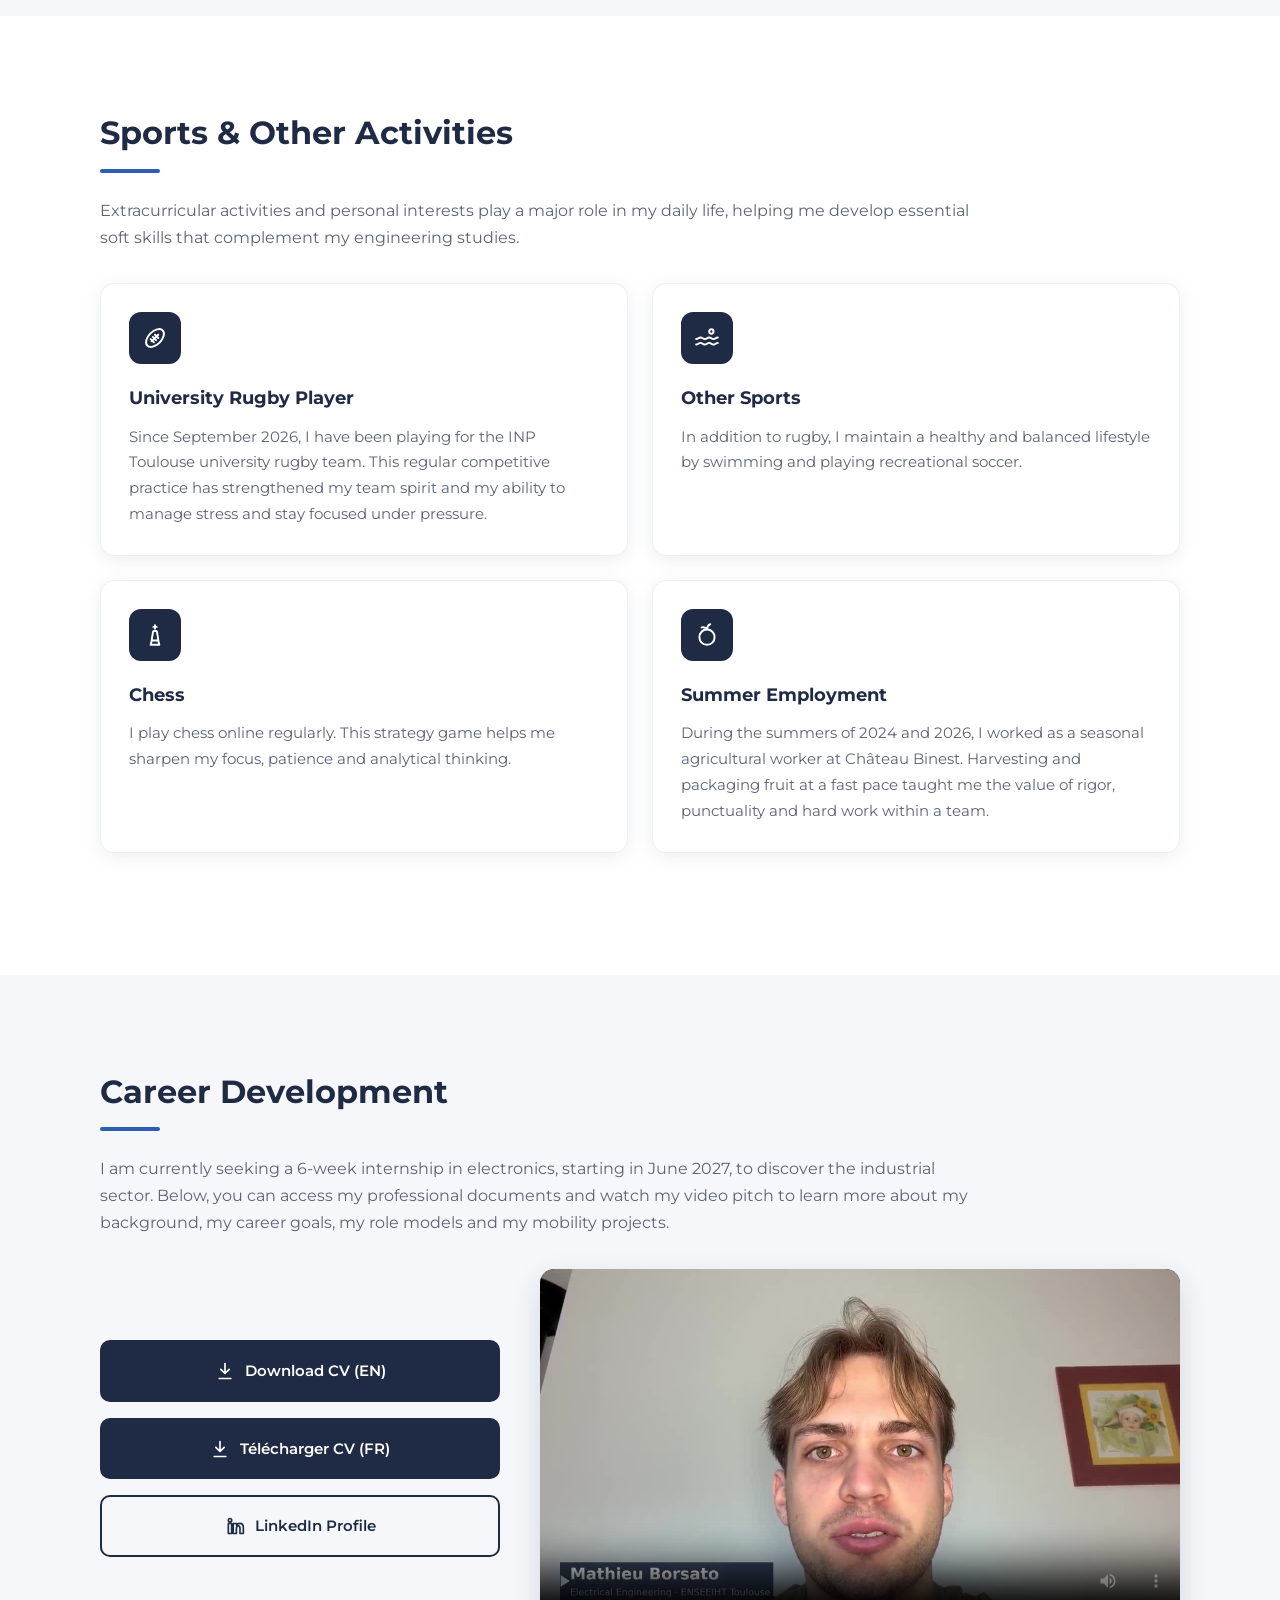
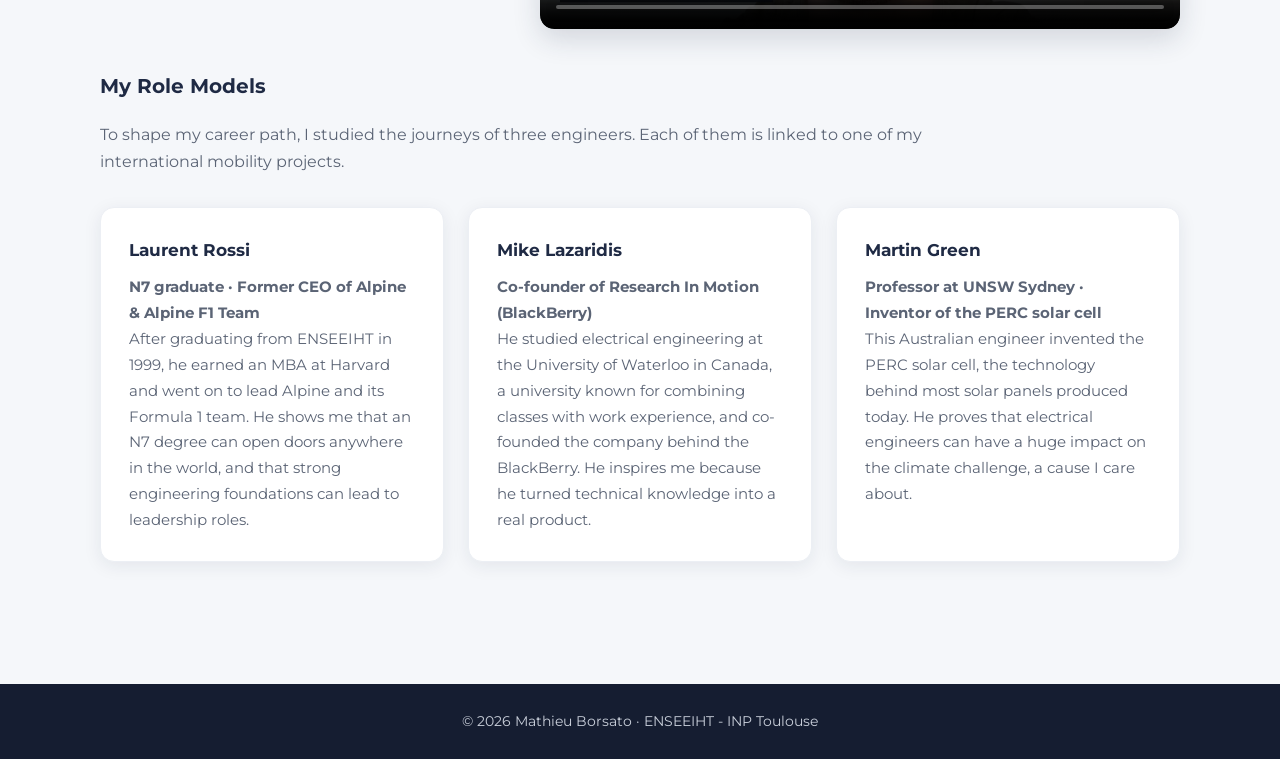
==== commit 350479ae: "Rename index_1.html to index.html" ====
--- a/index.html
+++ b/index.html
@@ -164,16 +164,19 @@
             <span class="destination-code">US</span>
             <h3>United States</h3>
             <p>The US is a global leader in electronics and technological innovation. Studying there for a semester would give me access to cutting-edge research facilities and advanced courses in circuit analysis and instrumentation, helping me bridge the gap between theoretical knowledge and industrial practice.</p>
+            <p><strong>Plan A, inspired by Laurent Rossi:</strong> like this N7 graduate who went on to Harvard, I want to show that an N7 degree can open doors internationally.</p>
           </article>
           <article class="card destination">
             <span class="destination-code">CA</span>
             <h3>Canada</h3>
             <p>Known for the excellence of its engineering education and its thriving tech sector, Canada offers an ideal environment to deepen my technical skills, particularly in programming (Python, C) and physical measurements. A semester there would also develop my adaptability in a dynamic, multicultural academic setting.</p>
+            <p><strong>Plan B, inspired by Mike Lazaridis:</strong> he studied electrical engineering at the University of Waterloo, known for combining classes with work experience, an approach I want to experience.</p>
           </article>
           <article class="card destination">
             <span class="destination-code">AU</span>
             <h3>Australia</h3>
             <p>Australian universities are renowned for their practical, hands-on approach to engineering. Spending a semester in Australia would allow me to explore new perspectives in electrical energy and automatic control while strengthening my teamwork and cross-cultural communication skills.</p>
+            <p><strong>Plan C, inspired by Martin Green:</strong> at UNSW Sydney, he invented the solar cell technology used in most panels today, and renewable energy is a field I want to explore.</p>
           </article>
         </div>
 
@@ -282,19 +285,34 @@
           </div>
 
           <div class="video-wrapper">
-            <!--
-              VIDEO LINK: replace the whole <div class="video-placeholder"> below with your YouTube embed, e.g.
-              <iframe src="https://www.youtube.com/embed/YOUR_VIDEO_ID" title="My Unique Value Proposition"
-                      allow="accelerometer; autoplay; clipboard-write; encrypted-media; gyroscope; picture-in-picture"
-                      allowfullscreen></iframe>
-            -->
-            <div class="video-placeholder">
-              <div class="play-button" aria-hidden="true">
-                <svg viewBox="0 0 24 24"><path d="M8 5v14l11-7z"/></svg>
-              </div>
-              <p>Video Placeholder: My Unique Value Proposition</p>
-            </div>
-          </div>
+            <!-- VIDEO PITCH: the files "pitch.mp4" and "poster.jpg" must be in the repository next to index.html -->
+            <video controls preload="metadata" playsinline poster="poster.jpg"
+                   style="width:100%;height:100%;display:block;border-radius:inherit;background:#000;object-fit:contain">
+              <source src="pitch.mp4" type="video/mp4">
+              Your browser does not support HTML video. <a href="pitch.mp4">Download my video pitch</a>.
+            </video>
+          </div>
+        </div>
+
+        <!-- Role models -->
+        <h3 class="subsection-title">My Role Models</h3>
+        <p class="lead">To shape my career path, I studied the journeys of three engineers. Each of them is linked to one of my international mobility projects.</p>
+        <div class="card-grid three-cols">
+          <article class="card">
+            <h4>Laurent Rossi</h4>
+            <p><strong>N7 graduate · Former CEO of Alpine &amp; Alpine F1 Team</strong></p>
+            <p>After graduating from ENSEEIHT in 1999, he earned an MBA at Harvard and went on to lead Alpine and its Formula 1 team. He shows me that an N7 degree can open doors anywhere in the world, and that strong engineering foundations can lead to leadership roles.</p>
+          </article>
+          <article class="card">
+            <h4>Mike Lazaridis</h4>
+            <p><strong>Co-founder of Research In Motion (BlackBerry)</strong></p>
+            <p>He studied electrical engineering at the University of Waterloo in Canada, a university known for combining classes with work experience, and co-founded the company behind the BlackBerry. He inspires me because he turned technical knowledge into a real product.</p>
+          </article>
+          <article class="card">
+            <h4>Martin Green</h4>
+            <p><strong>Professor at UNSW Sydney · Inventor of the PERC solar cell</strong></p>
+            <p>This Australian engineer invented the PERC solar cell, the technology behind most solar panels produced today. He proves that electrical engineers can have a huge impact on the climate challenge, a cause I care about.</p>
+          </article>
         </div>
       </div>
     </section>
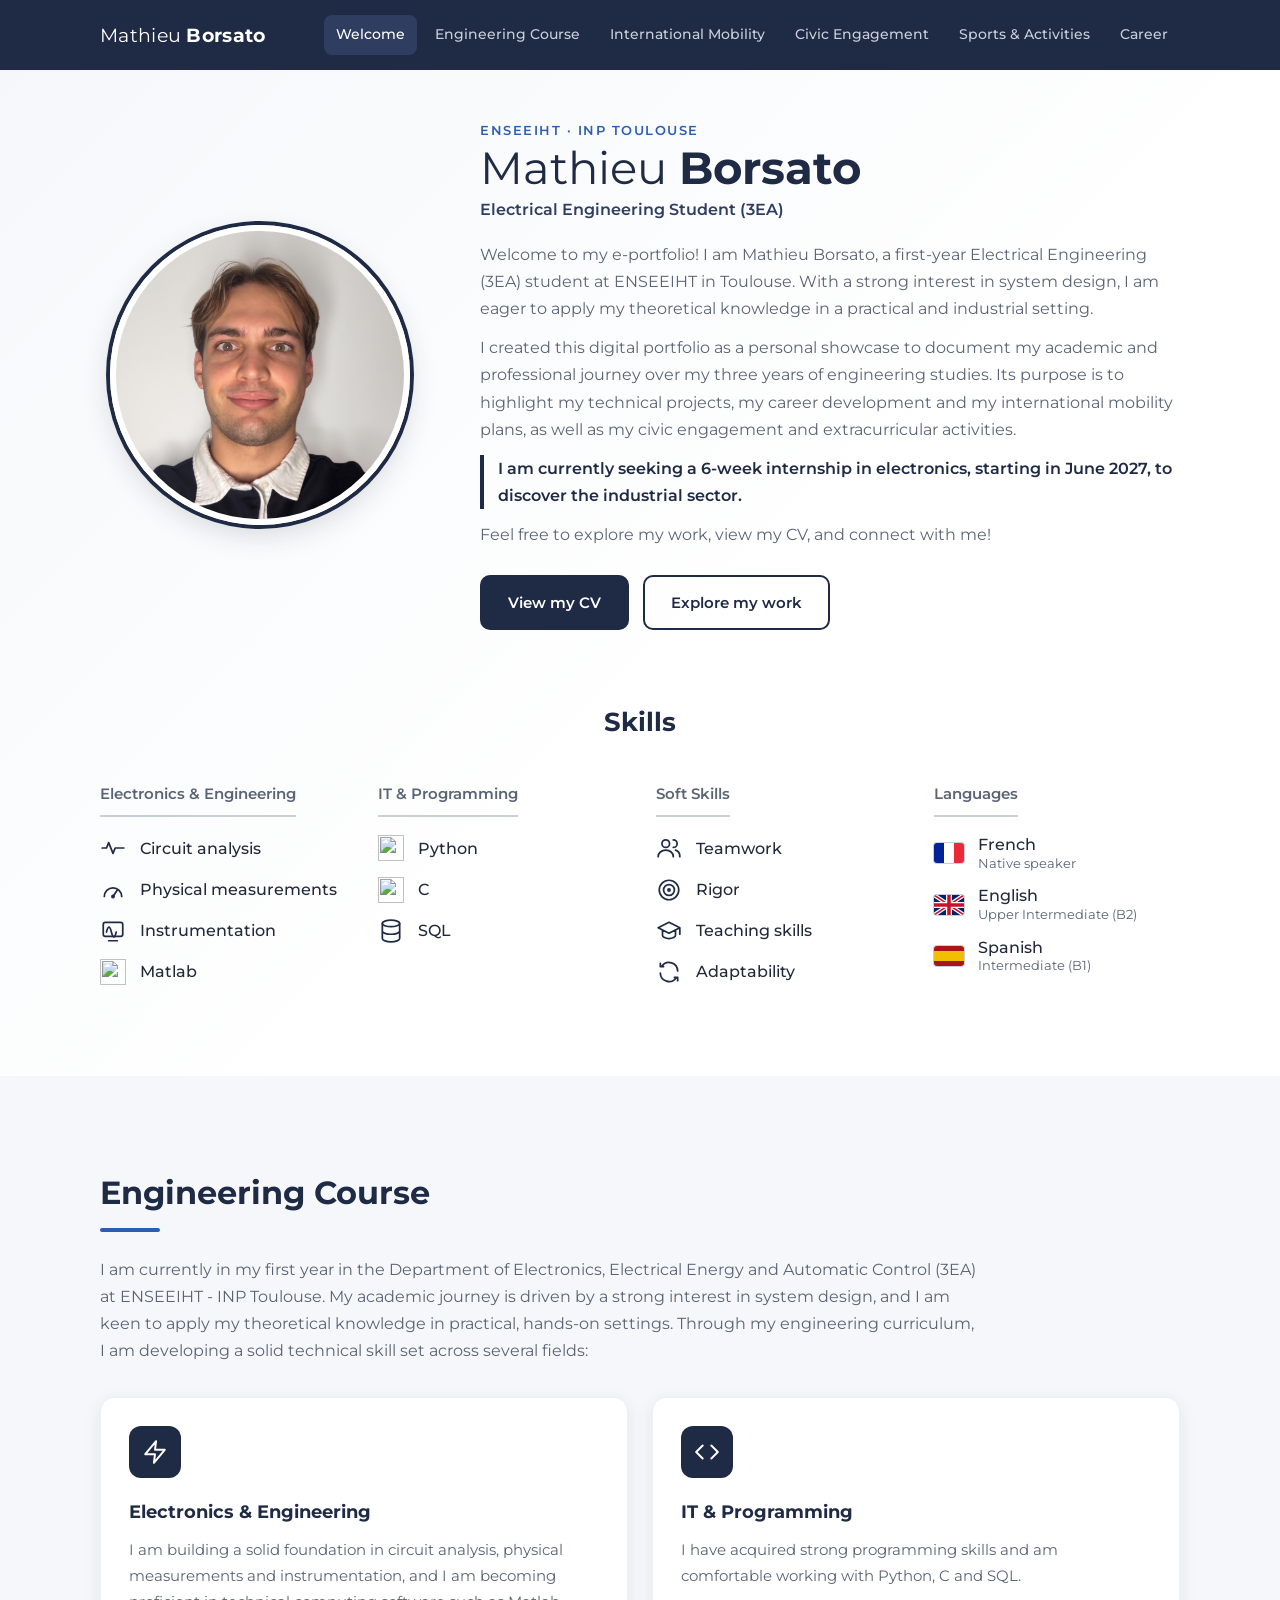
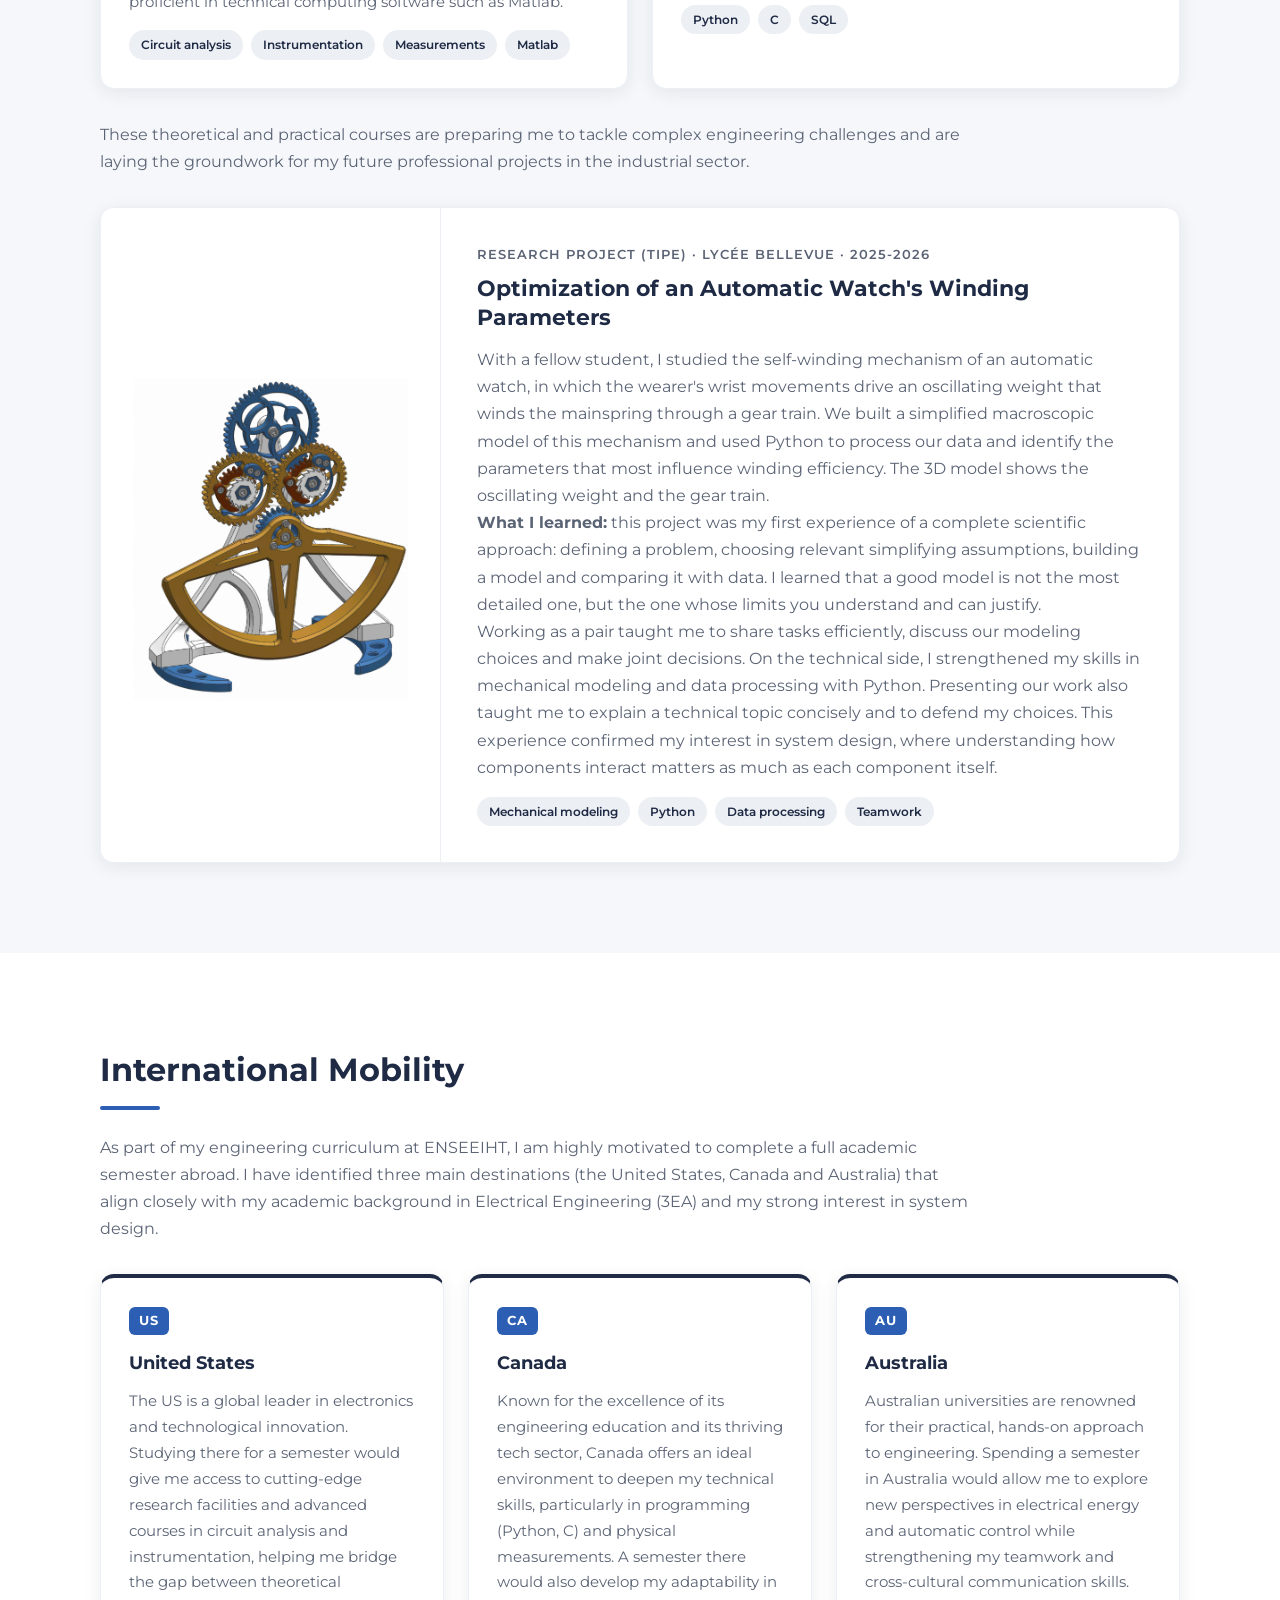
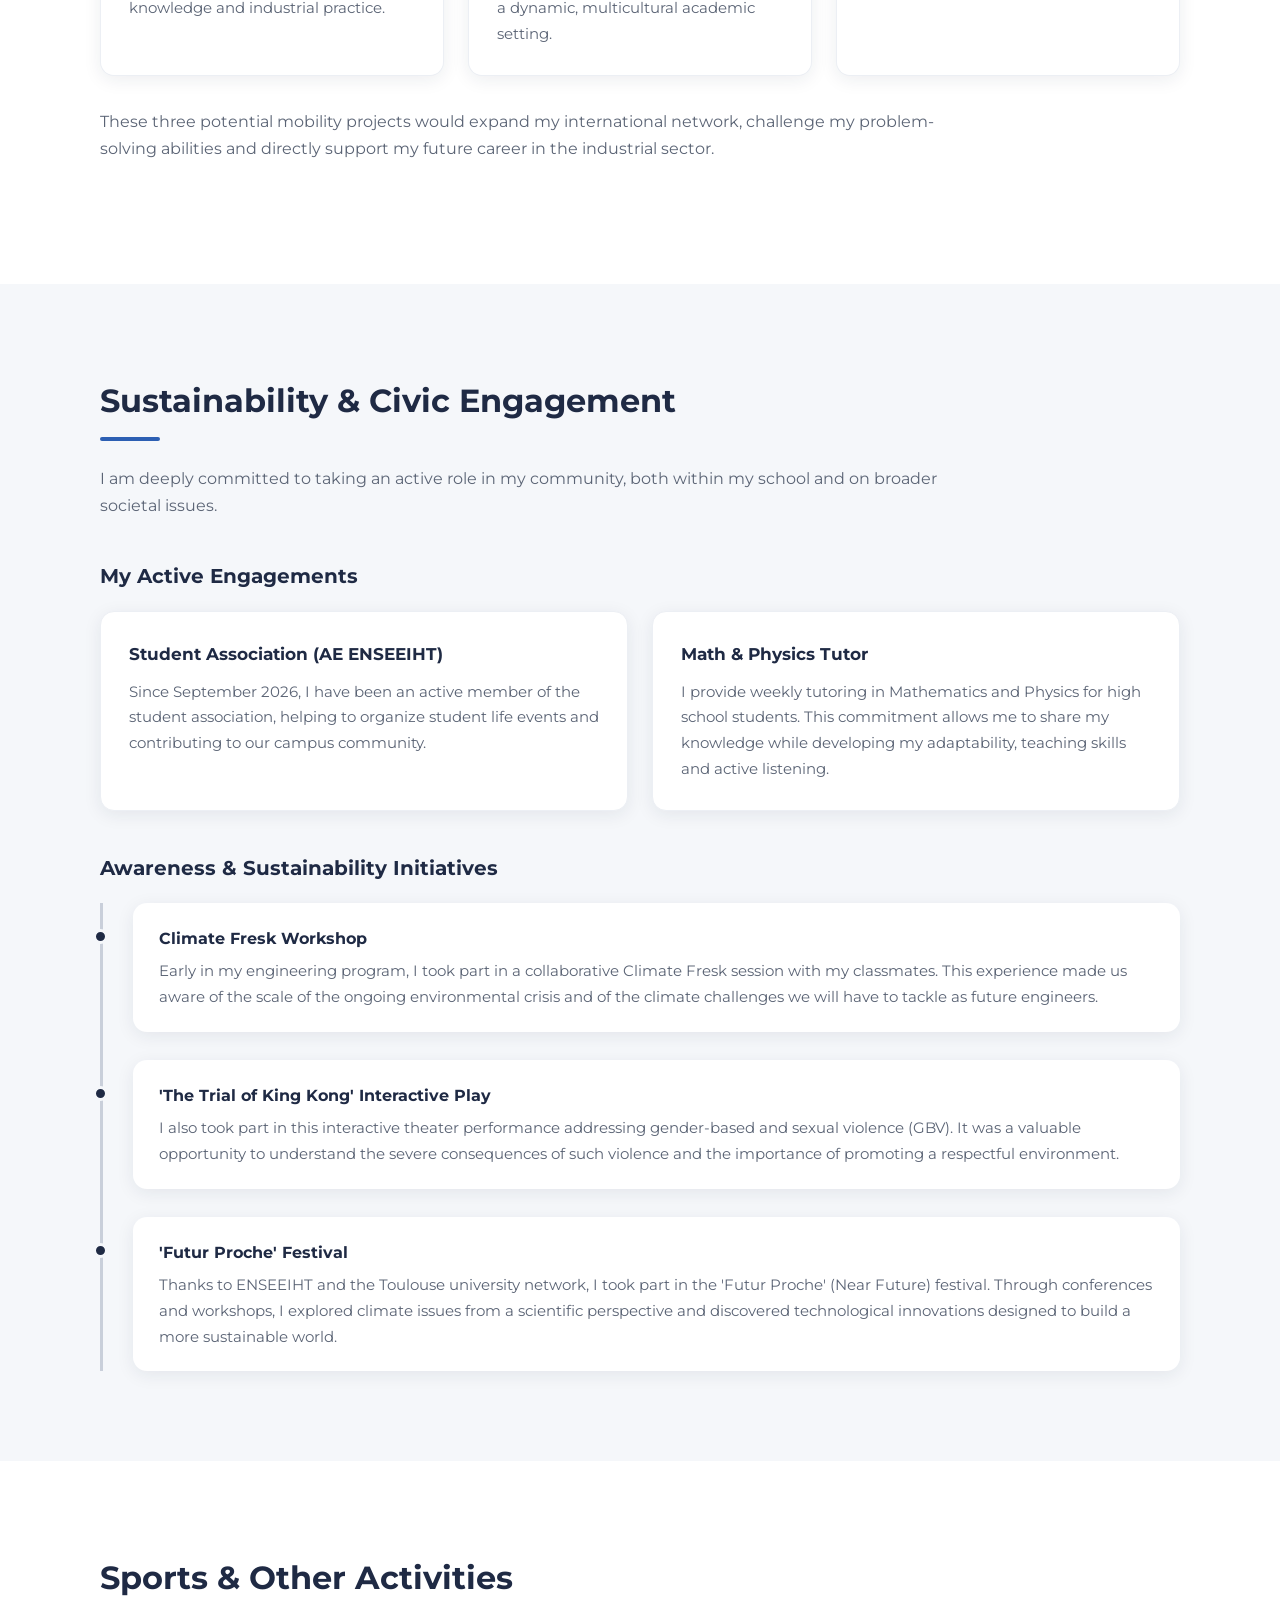
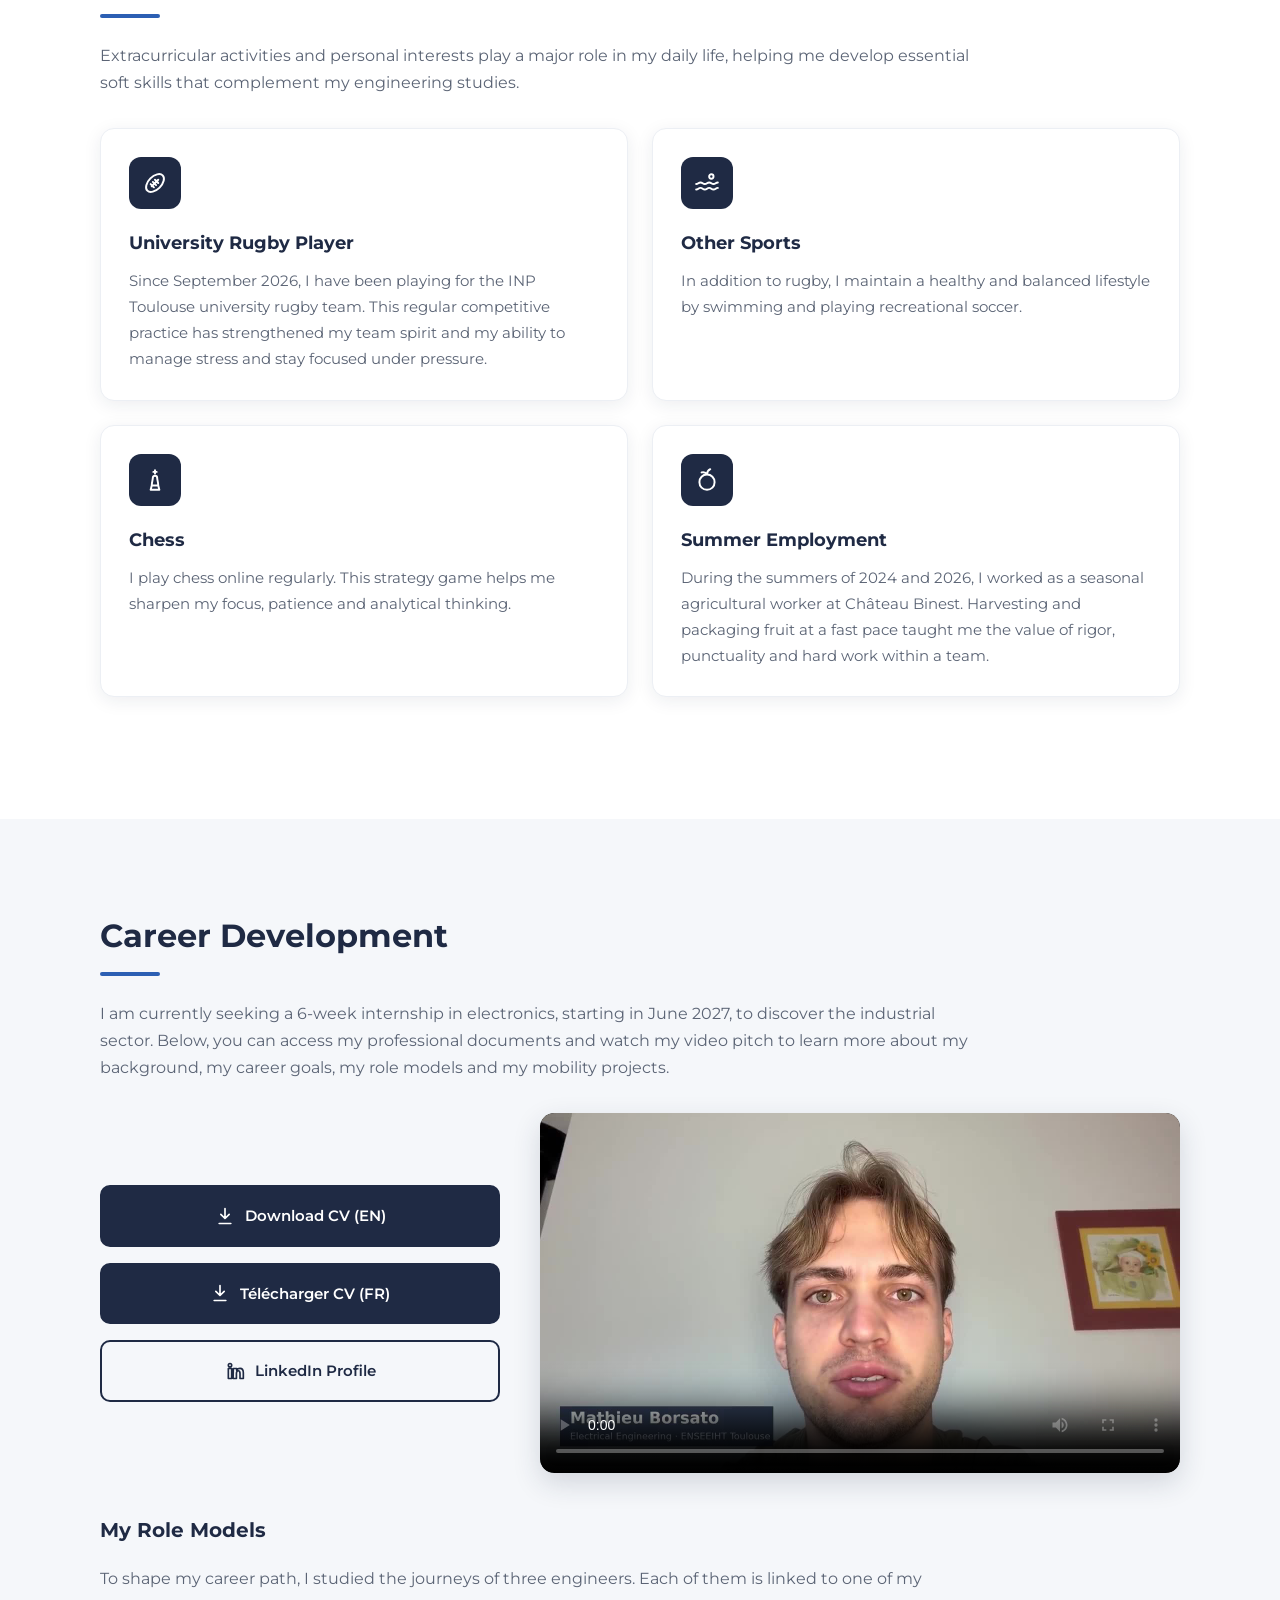
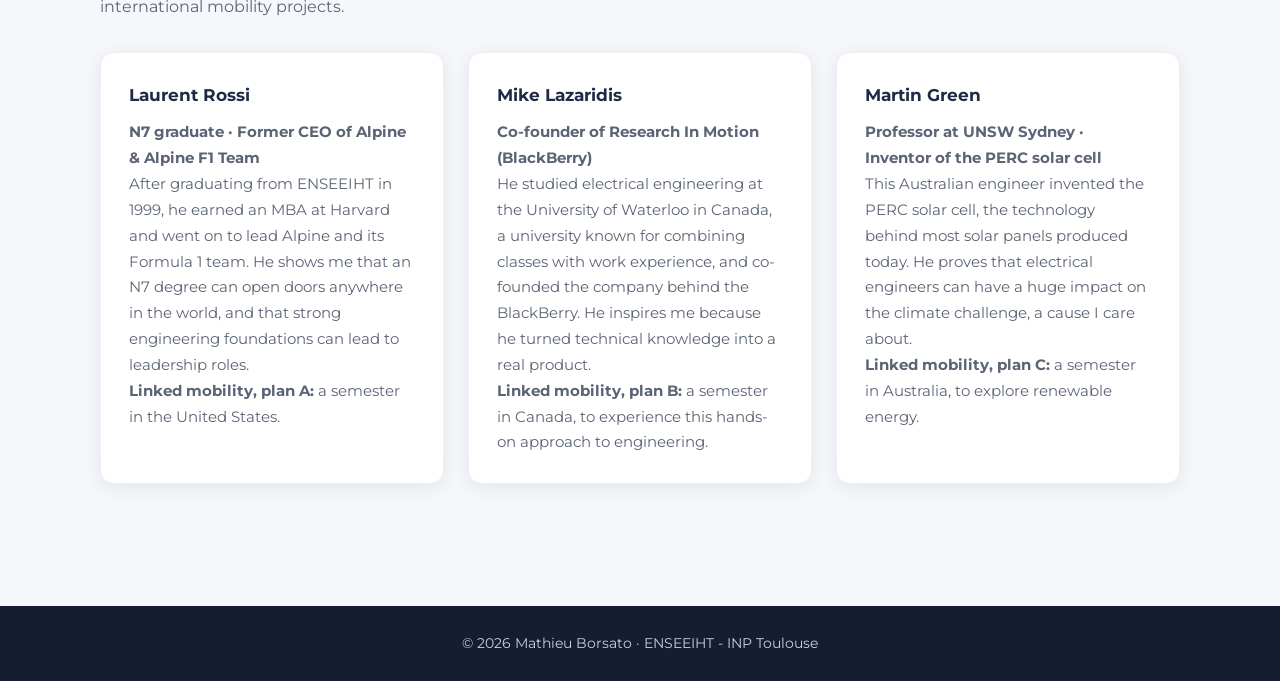
==== commit 385304a7: "Add files via upload" ====
--- a/index.html
+++ b/index.html
@@ -164,19 +164,16 @@
             <span class="destination-code">US</span>
             <h3>United States</h3>
             <p>The US is a global leader in electronics and technological innovation. Studying there for a semester would give me access to cutting-edge research facilities and advanced courses in circuit analysis and instrumentation, helping me bridge the gap between theoretical knowledge and industrial practice.</p>
-            <p><strong>Plan A, inspired by Laurent Rossi:</strong> like this N7 graduate who went on to Harvard, I want to show that an N7 degree can open doors internationally.</p>
           </article>
           <article class="card destination">
             <span class="destination-code">CA</span>
             <h3>Canada</h3>
             <p>Known for the excellence of its engineering education and its thriving tech sector, Canada offers an ideal environment to deepen my technical skills, particularly in programming (Python, C) and physical measurements. A semester there would also develop my adaptability in a dynamic, multicultural academic setting.</p>
-            <p><strong>Plan B, inspired by Mike Lazaridis:</strong> he studied electrical engineering at the University of Waterloo, known for combining classes with work experience, an approach I want to experience.</p>
           </article>
           <article class="card destination">
             <span class="destination-code">AU</span>
             <h3>Australia</h3>
             <p>Australian universities are renowned for their practical, hands-on approach to engineering. Spending a semester in Australia would allow me to explore new perspectives in electrical energy and automatic control while strengthening my teamwork and cross-cultural communication skills.</p>
-            <p><strong>Plan C, inspired by Martin Green:</strong> at UNSW Sydney, he invented the solar cell technology used in most panels today, and renewable energy is a field I want to explore.</p>
           </article>
         </div>
 
@@ -302,16 +299,19 @@
             <h4>Laurent Rossi</h4>
             <p><strong>N7 graduate · Former CEO of Alpine &amp; Alpine F1 Team</strong></p>
             <p>After graduating from ENSEEIHT in 1999, he earned an MBA at Harvard and went on to lead Alpine and its Formula 1 team. He shows me that an N7 degree can open doors anywhere in the world, and that strong engineering foundations can lead to leadership roles.</p>
+            <p><strong>Linked mobility, plan A:</strong> a semester in the United States.</p>
           </article>
           <article class="card">
             <h4>Mike Lazaridis</h4>
             <p><strong>Co-founder of Research In Motion (BlackBerry)</strong></p>
             <p>He studied electrical engineering at the University of Waterloo in Canada, a university known for combining classes with work experience, and co-founded the company behind the BlackBerry. He inspires me because he turned technical knowledge into a real product.</p>
+            <p><strong>Linked mobility, plan B:</strong> a semester in Canada, to experience this hands-on approach to engineering.</p>
           </article>
           <article class="card">
             <h4>Martin Green</h4>
             <p><strong>Professor at UNSW Sydney · Inventor of the PERC solar cell</strong></p>
             <p>This Australian engineer invented the PERC solar cell, the technology behind most solar panels produced today. He proves that electrical engineers can have a huge impact on the climate challenge, a cause I care about.</p>
+            <p><strong>Linked mobility, plan C:</strong> a semester in Australia, to explore renewable energy.</p>
           </article>
         </div>
       </div>
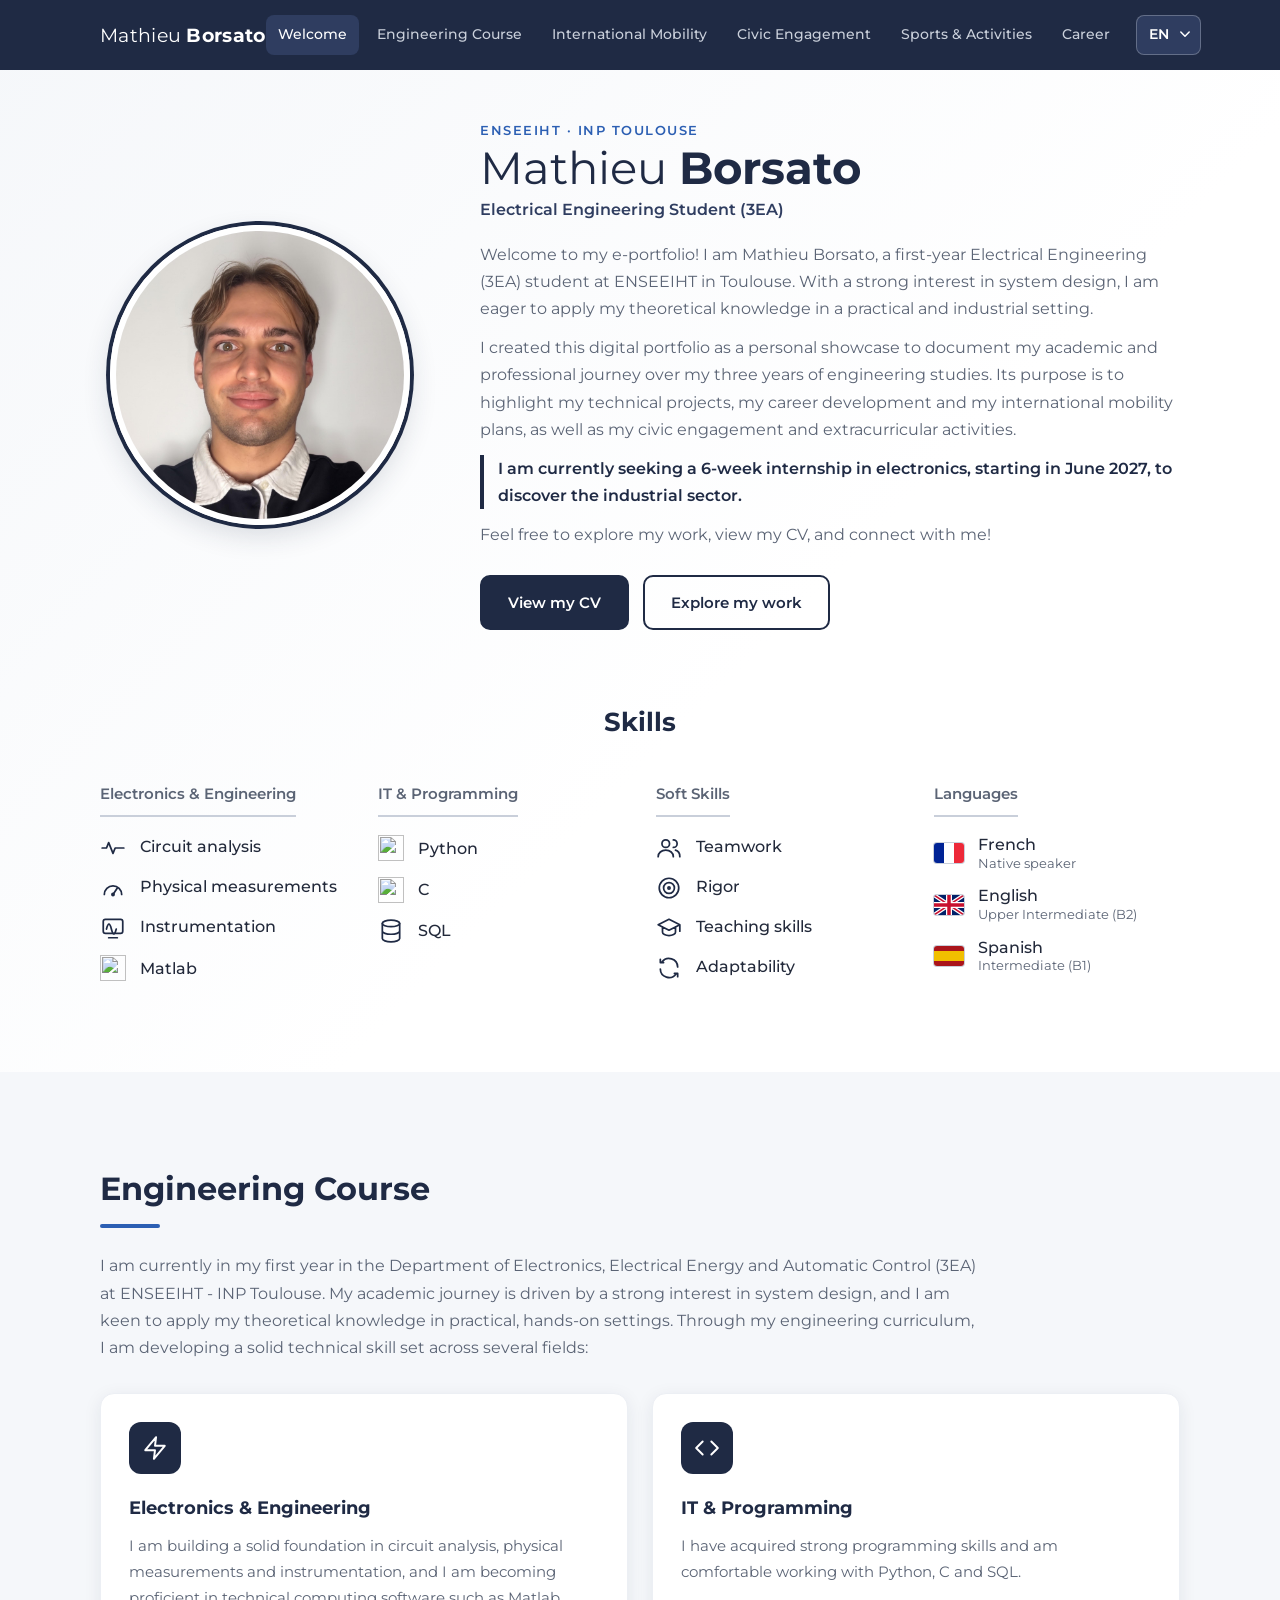
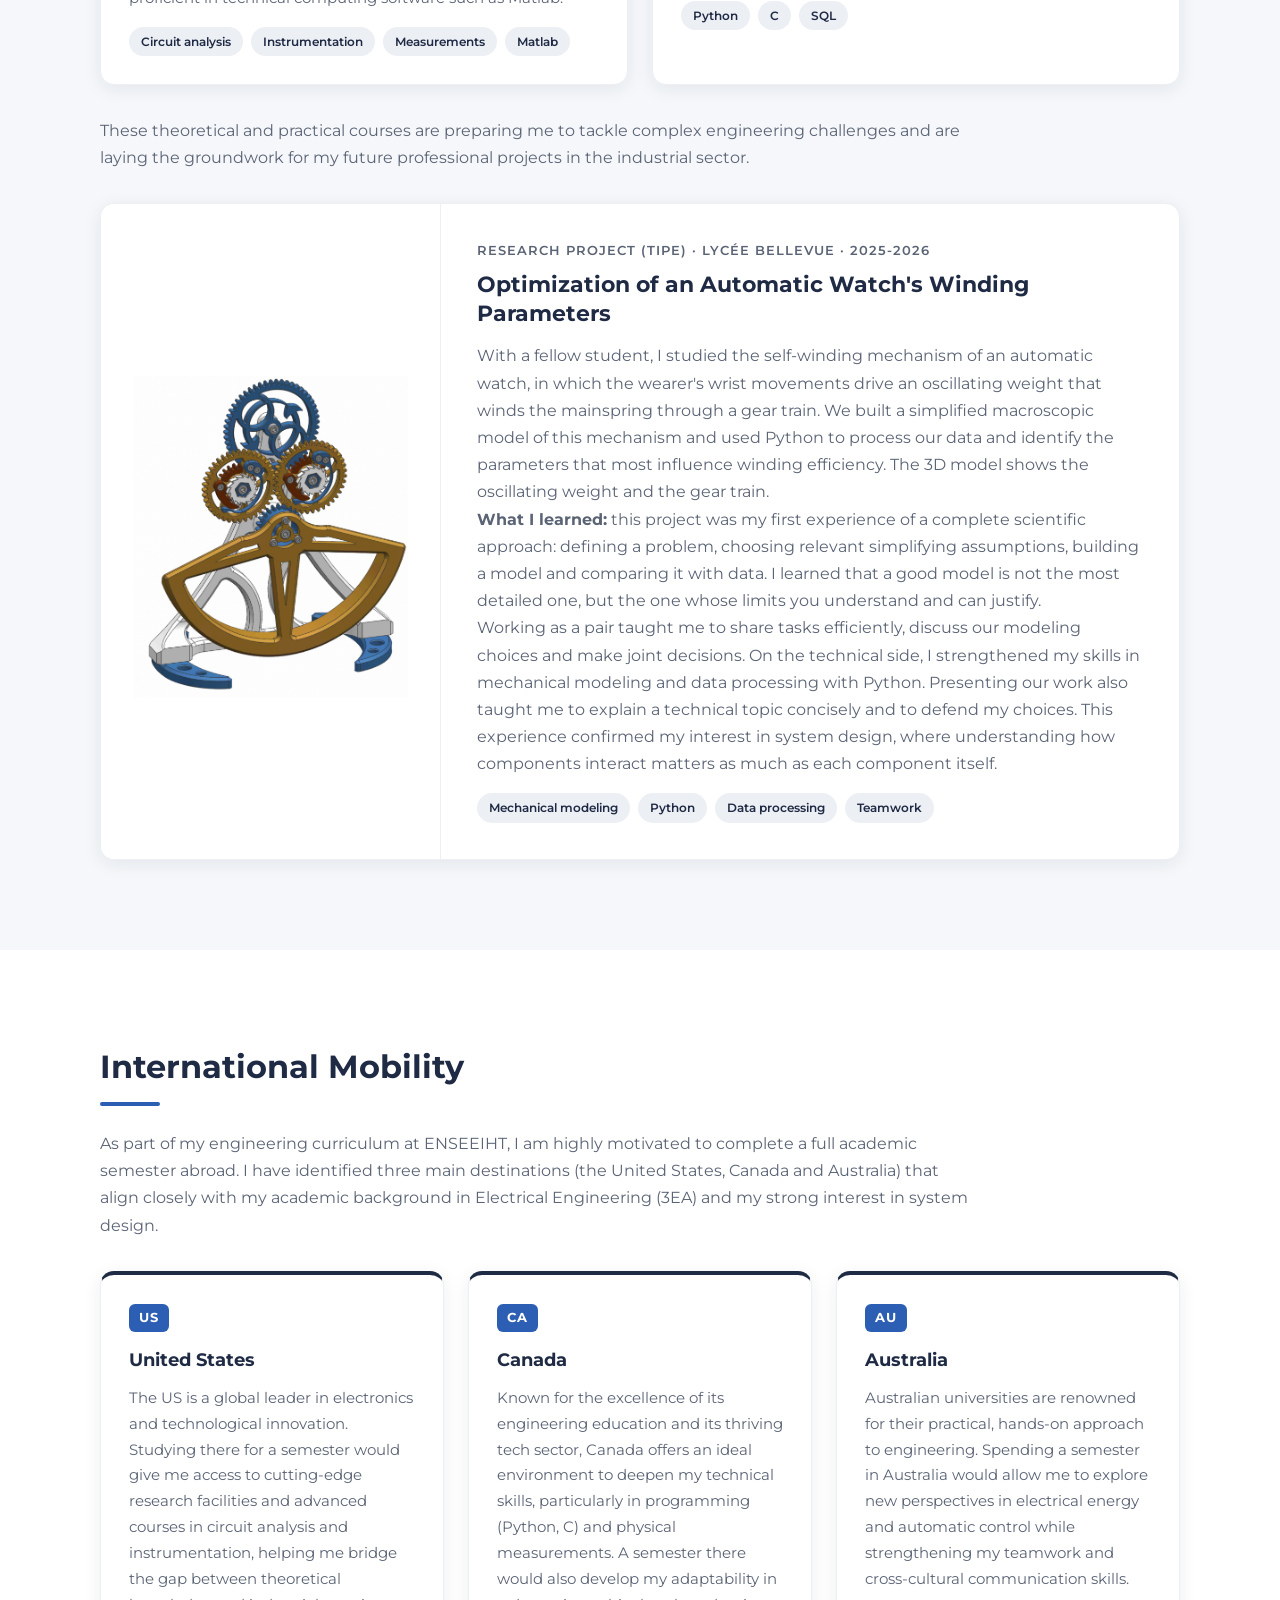
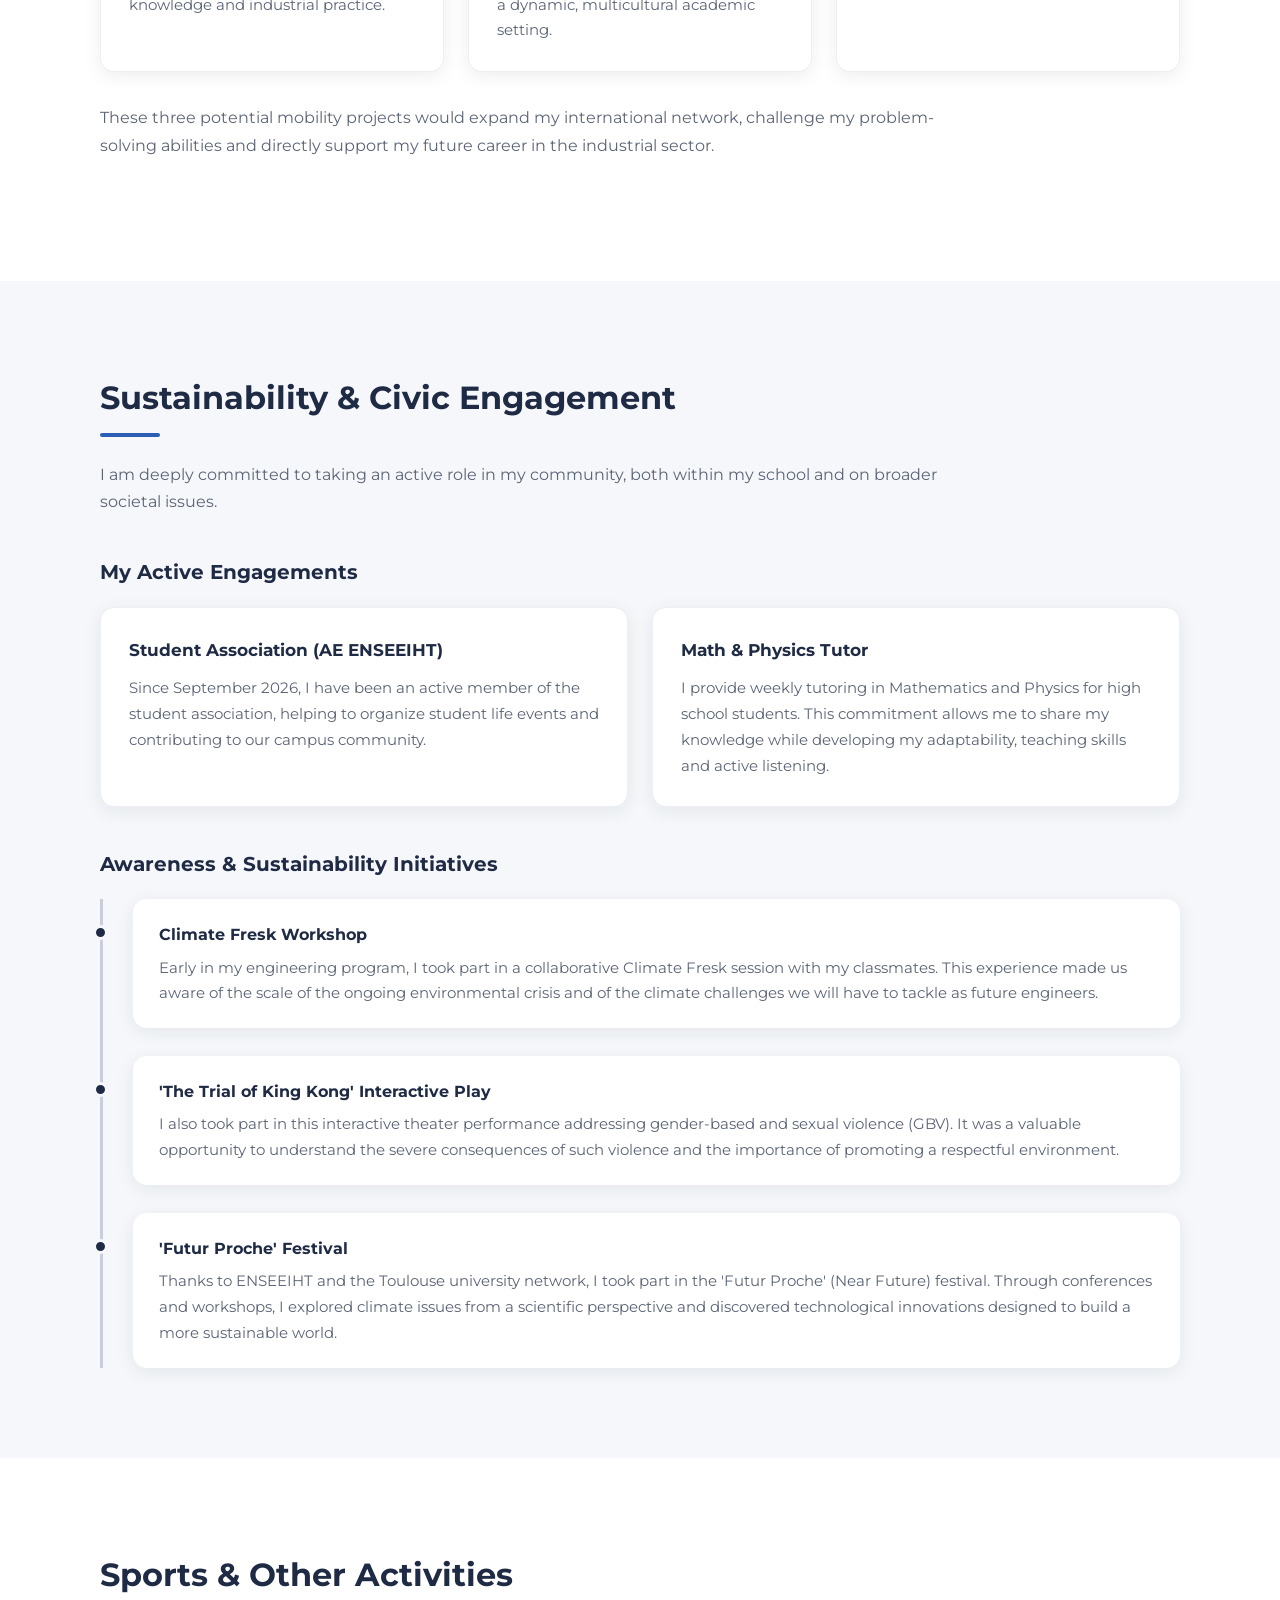
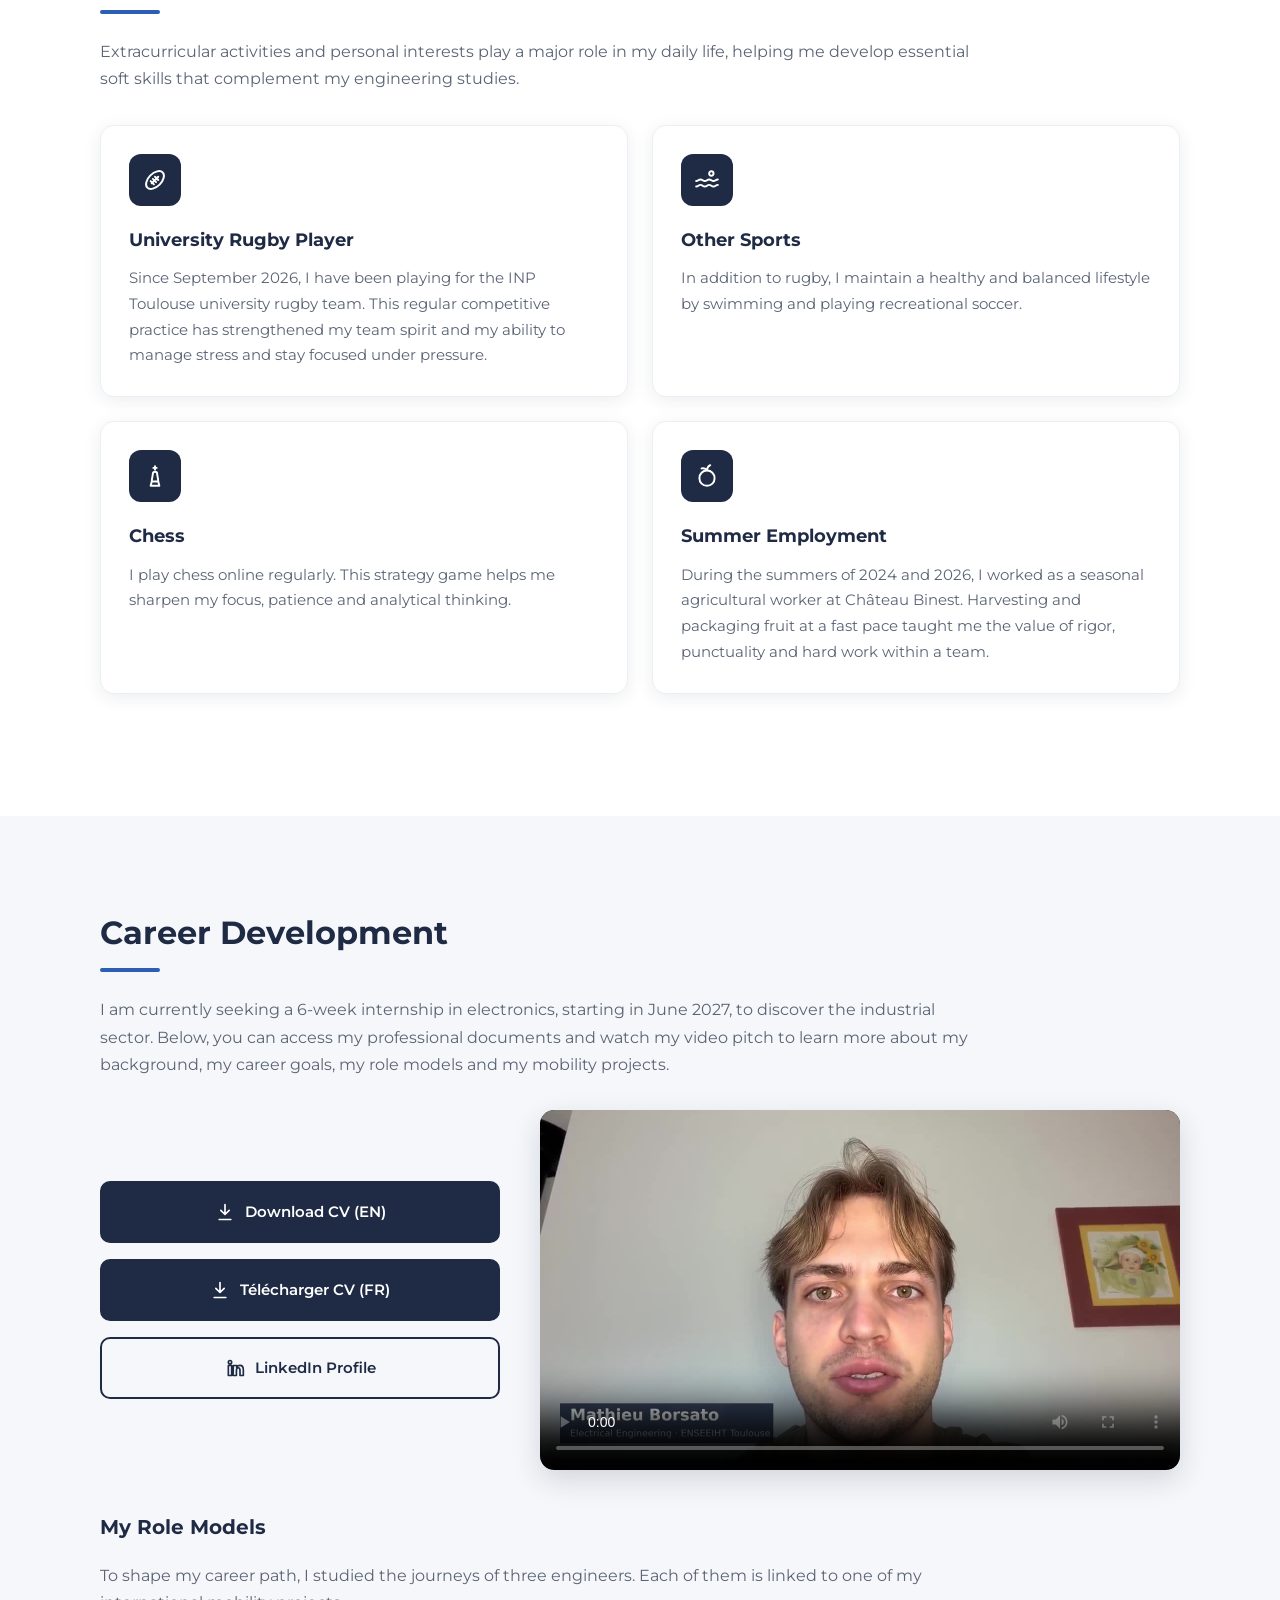
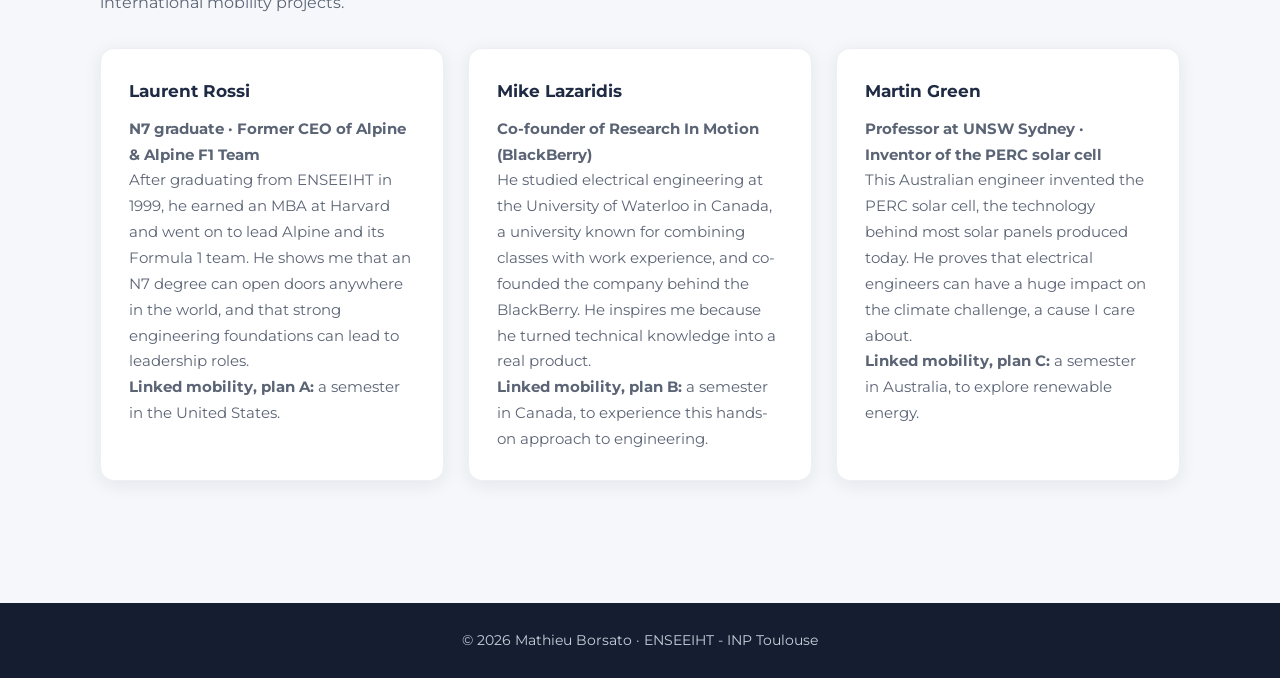
==== commit 52cc60ad: "Add files via upload" ====
--- a/index.html
+++ b/index.html
@@ -9,6 +9,32 @@
   <link rel="preconnect" href="https://fonts.gstatic.com" crossorigin>
   <link href="https://fonts.googleapis.com/css2?family=Montserrat:wght@400;500;600;700&display=swap" rel="stylesheet">
   <link rel="stylesheet" href="style.css">
+  <style>
+    /* ===== Language menu ===== */
+    .nav-right { display: flex; align-items: center; gap: 14px; }
+    .lang-select-wrap { position: relative; display: inline-flex; align-items: center; }
+    .lang-select {
+      appearance: none; -webkit-appearance: none;
+      font: inherit; font-size: 0.85rem; font-weight: 600; letter-spacing: 0.5px;
+      color: var(--white); background-color: var(--navy-light);
+      border: 1px solid rgba(255, 255, 255, 0.25); border-radius: 8px;
+      padding: 7px 30px 7px 12px; cursor: pointer;
+      background-image: url("data:image/svg+xml,%3Csvg xmlns='http://www.w3.org/2000/svg' viewBox='0 0 12 8'%3E%3Cpath d='M1 1l5 5 5-5' fill='none' stroke='%23ffffff' stroke-width='1.8' stroke-linecap='round' stroke-linejoin='round'/%3E%3C/svg%3E");
+      background-repeat: no-repeat; background-position: right 10px center; background-size: 10px 7px;
+      transition: border-color 0.2s, background-color 0.2s;
+    }
+    .lang-select:hover { border-color: rgba(255, 255, 255, 0.55); }
+    .lang-select:focus-visible { outline: 2px solid var(--white); outline-offset: 2px; }
+    .lang-select option { color: var(--text); background: var(--white); }
+    .visually-hidden { position: absolute; width: 1px; height: 1px; overflow: hidden; clip: rect(0 0 0 0); white-space: nowrap; }
+    .nav-logo, .nav-link { white-space: nowrap; }
+    /* Medium screens: tighter spacing so every menu item stays on one line (the longer French labels included) */
+    @media (min-width: 1025px) and (max-width: 1240px) {
+      .nav-links { gap: 2px; }
+      .nav-link { padding: 8px 7px; font-size: 0.78rem; }
+      .nav-right { gap: 10px; }
+    }
+  </style>
 </head>
 <body>
 
@@ -17,18 +43,29 @@
     <div class="nav-container">
       <a href="#welcome" class="nav-logo">Mathieu <strong>Borsato</strong></a>
 
+      <div class="nav-right">
+      <nav class="nav-links" id="navLinks">
+        <a href="#welcome" class="nav-link active" data-fr="Accueil">Welcome</a>
+        <a href="#engineering" class="nav-link" data-fr="Formation d&#x27;ingénieur">Engineering Course</a>
+        <a href="#mobility" class="nav-link" data-fr="Mobilité internationale">International Mobility</a>
+        <a href="#engagement" class="nav-link" data-fr="Engagement citoyen">Civic Engagement</a>
+        <a href="#activities" class="nav-link" data-fr="Sports &amp;amp; activités">Sports &amp; Activities</a>
+        <a href="#career" class="nav-link" data-fr="Carrière">Career</a>
+      </nav>
+
+      <!-- LANGUAGE MENU: English is the default; French texts are stored in the data-fr attributes -->
+      <label class="lang-select-wrap" for="langSelect">
+        <span class="visually-hidden">Language</span>
+        <select id="langSelect" class="lang-select" aria-label="Language / Langue">
+          <option value="en" selected>EN</option>
+          <option value="fr">FR</option>
+        </select>
+      </label>
+
       <button class="nav-toggle" id="navToggle" aria-label="Open menu" aria-expanded="false">
         <span></span><span></span><span></span>
       </button>
-
-      <nav class="nav-links" id="navLinks">
-        <a href="#welcome" class="nav-link active">Welcome</a>
-        <a href="#engineering" class="nav-link">Engineering Course</a>
-        <a href="#mobility" class="nav-link">International Mobility</a>
-        <a href="#engagement" class="nav-link">Civic Engagement</a>
-        <a href="#activities" class="nav-link">Sports &amp; Activities</a>
-        <a href="#career" class="nav-link">Career</a>
-      </nav>
+      </div>
     </div>
   </header>
 
@@ -40,38 +77,38 @@
       <div class="hero-grid">
         <div class="hero-photo-wrapper">
           <!-- Profile photo: replace the file "photo profile.jpg" to change it -->
-          <img src="photo%20profile.jpg" alt="Portrait of Mathieu Borsato" class="hero-photo">
+          <img src="photo%20profile.jpg" alt="Portrait of Mathieu Borsato" data-fr-alt="Portrait de Mathieu Borsato" class="hero-photo">
         </div>
         <div class="hero-text">
           <p class="hero-kicker">ENSEEIHT · INP Toulouse</p>
           <h1>Mathieu <strong>Borsato</strong></h1>
-          <p class="hero-subtitle">Electrical Engineering Student (3EA)</p>
-          <p>Welcome to my e-portfolio! I am Mathieu Borsato, a first-year Electrical Engineering (3EA) student at ENSEEIHT in Toulouse. With a strong interest in system design, I am eager to apply my theoretical knowledge in a practical and industrial setting.</p>
-          <p>I created this digital portfolio as a personal showcase to document my academic and professional journey over my three years of engineering studies. Its purpose is to highlight my technical projects, my career development and my international mobility plans, as well as my civic engagement and extracurricular activities.</p>
-          <p class="highlight">I am currently seeking a 6-week internship in electronics, starting in June 2027, to discover the industrial sector.</p>
-          <p>Feel free to explore my work, view my CV, and connect with me!</p>
+          <p class="hero-subtitle" data-fr="Élève ingénieur en génie électrique (3EA)">Electrical Engineering Student (3EA)</p>
+          <p data-fr="Bienvenue sur mon e-portfolio ! Je m&#x27;appelle Mathieu Borsato et je suis élève ingénieur en première année du département Électronique, Énergie électrique et Automatique (3EA) à l&#x27;ENSEEIHT, à Toulouse. Passionné par la conception de systèmes, j&#x27;ai à cœur de mettre mes connaissances théoriques en pratique dans un cadre industriel.">Welcome to my e-portfolio! I am Mathieu Borsato, a first-year Electrical Engineering (3EA) student at ENSEEIHT in Toulouse. With a strong interest in system design, I am eager to apply my theoretical knowledge in a practical and industrial setting.</p>
+          <p data-fr="J&#x27;ai créé ce portfolio numérique pour retracer mon parcours académique et professionnel tout au long de mes trois années d&#x27;école d&#x27;ingénieur. Il présente mes projets techniques, mon projet professionnel et mes projets de mobilité internationale, ainsi que mon engagement citoyen et mes activités extrascolaires.">I created this digital portfolio as a personal showcase to document my academic and professional journey over my three years of engineering studies. Its purpose is to highlight my technical projects, my career development and my international mobility plans, as well as my civic engagement and extracurricular activities.</p>
+          <p class="highlight" data-fr="Je recherche actuellement un stage de 6 semaines en électronique, à partir de juin 2027, pour découvrir le monde industriel.">I am currently seeking a 6-week internship in electronics, starting in June 2027, to discover the industrial sector.</p>
+          <p data-fr="N&#x27;hésitez pas à découvrir mes travaux, à consulter mon CV et à me contacter !">Feel free to explore my work, view my CV, and connect with me!</p>
           <div class="hero-actions">
-            <a href="Mathieu%20Borsato%20CV%20EN.pdf" class="btn btn-primary" target="_blank" rel="noopener">View my CV</a>
-            <a href="#engineering" class="btn btn-outline">Explore my work</a>
+            <a href="#career" class="btn btn-primary" data-fr="Voir mon CV">View my CV</a>
+            <a href="#engineering" class="btn btn-outline" data-fr="Découvrir mes travaux">Explore my work</a>
           </div>
         </div>
       </div>
 
       <!-- Skills & Languages -->
       <div class="skills">
-        <h2 class="skills-title">Skills</h2>
+        <h2 class="skills-title" data-fr="Compétences">Skills</h2>
         <div class="skills-grid">
           <div class="skills-col">
-            <h3>Electronics &amp; Engineering</h3>
+            <h3 data-fr="Électronique &amp;amp; ingénierie">Electronics &amp; Engineering</h3>
             <ul>
-              <li><svg class="skill-icon" viewBox="0 0 24 24"><path d="M2 12h4l2-5 4 10 2-5h8"/></svg>Circuit analysis</li>
-              <li><svg class="skill-icon" viewBox="0 0 24 24"><path d="M4 18a8 8 0 1 1 16 0M12 18l4-6"/><circle cx="12" cy="18" r="1"/></svg>Physical measurements</li>
-              <li><svg class="skill-icon" viewBox="0 0 24 24"><rect x="3" y="4" width="18" height="13" rx="2"/><path d="M6 13c1.5-6 3-6 4.5 0s3 6 4.5 0M8 21h8"/></svg>Instrumentation</li>
+              <li><svg class="skill-icon" viewBox="0 0 24 24"><path d="M2 12h4l2-5 4 10 2-5h8"/></svg><span data-fr="Analyse de circuits">Circuit analysis</span></li>
+              <li><svg class="skill-icon" viewBox="0 0 24 24"><path d="M4 18a8 8 0 1 1 16 0M12 18l4-6"/><circle cx="12" cy="18" r="1"/></svg><span data-fr="Mesures physiques">Physical measurements</span></li>
+              <li><svg class="skill-icon" viewBox="0 0 24 24"><rect x="3" y="4" width="18" height="13" rx="2"/><path d="M6 13c1.5-6 3-6 4.5 0s3 6 4.5 0M8 21h8"/></svg><span data-fr="Instrumentation">Instrumentation</span></li>
               <li><img class="skill-icon" src="https://cdn.jsdelivr.net/gh/devicons/devicon@v2.16.0/icons/matlab/matlab-original.svg" alt="">Matlab</li>
             </ul>
           </div>
           <div class="skills-col">
-            <h3>IT &amp; Programming</h3>
+            <h3 data-fr="Informatique &amp;amp; programmation">IT &amp; Programming</h3>
             <ul>
               <li><img class="skill-icon" src="https://cdn.jsdelivr.net/gh/devicons/devicon@v2.16.0/icons/python/python-original.svg" alt="">Python</li>
               <li><img class="skill-icon" src="https://cdn.jsdelivr.net/gh/devicons/devicon@v2.16.0/icons/c/c-original.svg" alt="">C</li>
@@ -79,28 +116,28 @@
             </ul>
           </div>
           <div class="skills-col">
-            <h3>Soft Skills</h3>
+            <h3 data-fr="Savoir-être">Soft Skills</h3>
             <ul>
-              <li><svg class="skill-icon" viewBox="0 0 24 24"><circle cx="9" cy="8" r="3.5"/><path d="M2 20c0-3.5 3-6 7-6s7 2.5 7 6M16 4.5a3.5 3.5 0 0 1 0 7M18 14c2.4.6 4 2.8 4 6"/></svg>Teamwork</li>
-              <li><svg class="skill-icon" viewBox="0 0 24 24"><circle cx="12" cy="12" r="9"/><circle cx="12" cy="12" r="5"/><circle cx="12" cy="12" r="1"/></svg>Rigor</li>
-              <li><svg class="skill-icon" viewBox="0 0 24 24"><path d="M2 9l10-5 10 5-10 5-10-5zM6 11v5c0 1.5 2.7 3 6 3s6-1.5 6-3v-5M22 9v6"/></svg>Teaching skills</li>
-              <li><svg class="skill-icon" viewBox="0 0 24 24"><path d="M20 11a8 8 0 0 0-14.5-4.5M4 4v3h3M4 13a8 8 0 0 0 14.5 4.5M20 20v-3h-3"/></svg>Adaptability</li>
+              <li><svg class="skill-icon" viewBox="0 0 24 24"><circle cx="9" cy="8" r="3.5"/><path d="M2 20c0-3.5 3-6 7-6s7 2.5 7 6M16 4.5a3.5 3.5 0 0 1 0 7M18 14c2.4.6 4 2.8 4 6"/></svg><span data-fr="Travail d&#x27;équipe">Teamwork</span></li>
+              <li><svg class="skill-icon" viewBox="0 0 24 24"><circle cx="12" cy="12" r="9"/><circle cx="12" cy="12" r="5"/><circle cx="12" cy="12" r="1"/></svg><span data-fr="Rigueur">Rigor</span></li>
+              <li><svg class="skill-icon" viewBox="0 0 24 24"><path d="M2 9l10-5 10 5-10 5-10-5zM6 11v5c0 1.5 2.7 3 6 3s6-1.5 6-3v-5M22 9v6"/></svg><span data-fr="Pédagogie">Teaching skills</span></li>
+              <li><svg class="skill-icon" viewBox="0 0 24 24"><path d="M20 11a8 8 0 0 0-14.5-4.5M4 4v3h3M4 13a8 8 0 0 0 14.5 4.5M20 20v-3h-3"/></svg><span data-fr="Adaptabilité">Adaptability</span></li>
             </ul>
           </div>
           <div class="skills-col">
-            <h3>Languages</h3>
+            <h3 data-fr="Langues">Languages</h3>
             <ul>
               <li>
                 <svg class="flag" viewBox="0 0 3 2"><rect width="1" height="2" fill="#002395"/><rect x="1" width="1" height="2" fill="#fff"/><rect x="2" width="1" height="2" fill="#ed2939"/></svg>
-                <span>French <small>Native speaker</small></span>
+                <span data-fr="Français &lt;small&gt;Langue maternelle&lt;/small&gt;">French <small>Native speaker</small></span>
               </li>
               <li>
                 <svg class="flag" viewBox="0 0 60 40"><rect width="60" height="40" fill="#012169"/><path d="M0 0l60 40M60 0L0 40" stroke="#fff" stroke-width="8"/><path d="M0 0l60 40M60 0L0 40" stroke="#c8102e" stroke-width="3"/><path d="M30 0v40M0 20h60" stroke="#fff" stroke-width="12"/><path d="M30 0v40M0 20h60" stroke="#c8102e" stroke-width="7"/></svg>
-                <span>English <small>Upper Intermediate (B2)</small></span>
+                <span data-fr="Anglais &lt;small&gt;Intermédiaire avancé (B2)&lt;/small&gt;">English <small>Upper Intermediate (B2)</small></span>
               </li>
               <li>
                 <svg class="flag" viewBox="0 0 3 2"><rect width="3" height="2" fill="#aa151b"/><rect y="0.5" width="3" height="1" fill="#f1bf00"/></svg>
-                <span>Spanish <small>Intermediate (B1)</small></span>
+                <span data-fr="Espagnol &lt;small&gt;Intermédiaire (B1)&lt;/small&gt;">Spanish <small>Intermediate (B1)</small></span>
               </li>
             </ul>
           </div>
@@ -112,42 +149,42 @@
     <!-- ===================== 2. ENGINEERING COURSE ===================== -->
     <section id="engineering" class="section section-alt">
       <div class="container">
-        <h2 class="section-title">Engineering Course</h2>
-        <p class="lead">I am currently in my first year in the Department of Electronics, Electrical Energy and Automatic Control (3EA) at ENSEEIHT - INP Toulouse. My academic journey is driven by a strong interest in system design, and I am keen to apply my theoretical knowledge in practical, hands-on settings. Through my engineering curriculum, I am developing a solid technical skill set across several fields:</p>
+        <h2 class="section-title" data-fr="Formation d&#x27;ingénieur">Engineering Course</h2>
+        <p class="lead" data-fr="Je suis actuellement en première année du département Électronique, Énergie électrique et Automatique (3EA) de l&#x27;ENSEEIHT - INP Toulouse. Mon parcours est guidé par un fort intérêt pour la conception de systèmes, et j&#x27;aime appliquer mes connaissances théoriques dans des situations concrètes. Ma formation me permet de développer des compétences techniques solides dans plusieurs domaines :">I am currently in my first year in the Department of Electronics, Electrical Energy and Automatic Control (3EA) at ENSEEIHT - INP Toulouse. My academic journey is driven by a strong interest in system design, and I am keen to apply my theoretical knowledge in practical, hands-on settings. Through my engineering curriculum, I am developing a solid technical skill set across several fields:</p>
 
         <div class="card-grid two-cols">
           <article class="card">
             <div class="card-icon" aria-hidden="true">
               <svg viewBox="0 0 24 24"><path d="M13 2 3 14h9l-1 8 10-12h-9l1-8z"/></svg>
             </div>
-            <h3>Electronics &amp; Engineering</h3>
-            <p>I am building a solid foundation in circuit analysis, physical measurements and instrumentation, and I am becoming proficient in technical computing software such as Matlab.</p>
-            <ul class="tags"><li>Circuit analysis</li><li>Instrumentation</li><li>Measurements</li><li>Matlab</li></ul>
+            <h3 data-fr="Électronique &amp;amp; ingénierie">Electronics &amp; Engineering</h3>
+            <p data-fr="J&#x27;acquiers des bases solides en analyse de circuits, en mesures physiques et en instrumentation, et je maîtrise de mieux en mieux les logiciels de calcul scientifique comme Matlab.">I am building a solid foundation in circuit analysis, physical measurements and instrumentation, and I am becoming proficient in technical computing software such as Matlab.</p>
+            <ul class="tags"><li data-fr="Analyse de circuits">Circuit analysis</li><li>Instrumentation</li><li data-fr="Mesures">Measurements</li><li>Matlab</li></ul>
           </article>
           <article class="card">
             <div class="card-icon" aria-hidden="true">
               <svg viewBox="0 0 24 24"><path d="m16 18 6-6-6-6M8 6l-6 6 6 6"/></svg>
             </div>
-            <h3>IT &amp; Programming</h3>
-            <p>I have acquired strong programming skills and am comfortable working with Python, C and SQL.</p>
+            <h3 data-fr="Informatique &amp;amp; programmation">IT &amp; Programming</h3>
+            <p data-fr="J&#x27;ai acquis de solides compétences en programmation et je suis à l&#x27;aise avec Python, C et SQL.">I have acquired strong programming skills and am comfortable working with Python, C and SQL.</p>
             <ul class="tags"><li>Python</li><li>C</li><li>SQL</li></ul>
           </article>
         </div>
 
-        <p class="lead">These theoretical and practical courses are preparing me to tackle complex engineering challenges and are laying the groundwork for my future professional projects in the industrial sector.</p>
+        <p class="lead" data-fr="Ces enseignements théoriques et pratiques me préparent à relever des défis d&#x27;ingénierie complexes et posent les bases de mes futurs projets professionnels dans l&#x27;industrie.">These theoretical and practical courses are preparing me to tackle complex engineering challenges and are laying the groundwork for my future professional projects in the industrial sector.</p>
 
         <!-- Featured project: TIPE -->
         <article class="project">
           <div class="project-media">
-            <img src="maquette.png" alt="3D model of the winding mechanism of an automatic watch" loading="lazy">
+            <img src="maquette.png" alt="3D model of the winding mechanism of an automatic watch" data-fr-alt="Maquette 3D du mécanisme de remontage d'une montre automatique" loading="lazy">
           </div>
           <div class="project-body">
-            <p class="project-label">Research Project (TIPE) · Lycée Bellevue · 2025-2026</p>
-            <h3>Optimization of an Automatic Watch's Winding Parameters</h3>
-            <p>With a fellow student, I studied the self-winding mechanism of an automatic watch, in which the wearer's wrist movements drive an oscillating weight that winds the mainspring through a gear train. We built a simplified macroscopic model of this mechanism and used Python to process our data and identify the parameters that most influence winding efficiency. The 3D model shows the oscillating weight and the gear train.</p>
-            <p><strong>What I learned:</strong> this project was my first experience of a complete scientific approach: defining a problem, choosing relevant simplifying assumptions, building a model and comparing it with data. I learned that a good model is not the most detailed one, but the one whose limits you understand and can justify.</p>
-            <p>Working as a pair taught me to share tasks efficiently, discuss our modeling choices and make joint decisions. On the technical side, I strengthened my skills in mechanical modeling and data processing with Python. Presenting our work also taught me to explain a technical topic concisely and to defend my choices. This experience confirmed my interest in system design, where understanding how components interact matters as much as each component itself.</p>
-            <ul class="tags"><li>Mechanical modeling</li><li>Python</li><li>Data processing</li><li>Teamwork</li></ul>
+            <p class="project-label" data-fr="Projet de recherche (TIPE) · Lycée Bellevue · 2025-2026">Research Project (TIPE) · Lycée Bellevue · 2025-2026</p>
+            <h3 data-fr="Optimisation des paramètres de remontage d&#x27;une montre automatique">Optimization of an Automatic Watch's Winding Parameters</h3>
+            <p data-fr="Avec un camarade, j&#x27;ai étudié le mécanisme de remontage automatique d&#x27;une montre : les mouvements du poignet entraînent une masse oscillante qui remonte le ressort de barillet par l&#x27;intermédiaire d&#x27;un train d&#x27;engrenages. Nous avons construit un modèle macroscopique simplifié de ce mécanisme et utilisé Python pour traiter nos données et identifier les paramètres qui influencent le plus l&#x27;efficacité du remontage. La maquette 3D montre la masse oscillante et le train d&#x27;engrenages.">With a fellow student, I studied the self-winding mechanism of an automatic watch, in which the wearer's wrist movements drive an oscillating weight that winds the mainspring through a gear train. We built a simplified macroscopic model of this mechanism and used Python to process our data and identify the parameters that most influence winding efficiency. The 3D model shows the oscillating weight and the gear train.</p>
+            <p data-fr="&lt;strong&gt;Ce que j&#x27;en retiens :&lt;/strong&gt; ce projet a été ma première expérience d&#x27;une démarche scientifique complète : poser une problématique, choisir des hypothèses simplificatrices pertinentes, construire un modèle et le confronter aux données. J&#x27;ai appris qu&#x27;un bon modèle n&#x27;est pas le plus détaillé, mais celui dont on comprend et sait justifier les limites."><strong>What I learned:</strong> this project was my first experience of a complete scientific approach: defining a problem, choosing relevant simplifying assumptions, building a model and comparing it with data. I learned that a good model is not the most detailed one, but the one whose limits you understand and can justify.</p>
+            <p data-fr="Travailler en binôme m&#x27;a appris à répartir efficacement les tâches, à débattre de nos choix de modélisation et à prendre des décisions communes. Sur le plan technique, j&#x27;ai renforcé mes compétences en modélisation mécanique et en traitement de données avec Python. Présenter notre travail m&#x27;a aussi appris à expliquer un sujet technique de façon concise et à défendre mes choix. Cette expérience a confirmé mon intérêt pour la conception de systèmes, où comprendre les interactions entre composants compte autant que chaque composant lui-même.">Working as a pair taught me to share tasks efficiently, discuss our modeling choices and make joint decisions. On the technical side, I strengthened my skills in mechanical modeling and data processing with Python. Presenting our work also taught me to explain a technical topic concisely and to defend my choices. This experience confirmed my interest in system design, where understanding how components interact matters as much as each component itself.</p>
+            <ul class="tags"><li data-fr="Modélisation mécanique">Mechanical modeling</li><li>Python</li><li data-fr="Traitement de données">Data processing</li><li data-fr="Travail d&#x27;équipe">Teamwork</li></ul>
           </div>
         </article>
       </div>
@@ -156,62 +193,62 @@
     <!-- ===================== 3. INTERNATIONAL MOBILITY ===================== -->
     <section id="mobility" class="section">
       <div class="container">
-        <h2 class="section-title">International Mobility</h2>
-        <p class="lead">As part of my engineering curriculum at ENSEEIHT, I am highly motivated to complete a full academic semester abroad. I have identified three main destinations (the United States, Canada and Australia) that align closely with my academic background in Electrical Engineering (3EA) and my strong interest in system design.</p>
+        <h2 class="section-title" data-fr="Mobilité internationale">International Mobility</h2>
+        <p class="lead" data-fr="Dans le cadre de ma formation à l&#x27;ENSEEIHT, je suis très motivé à l&#x27;idée d&#x27;effectuer un semestre académique complet à l&#x27;étranger. J&#x27;ai identifié trois destinations principales (les États-Unis, le Canada et l&#x27;Australie), en cohérence avec ma formation en génie électrique (3EA) et mon intérêt pour la conception de systèmes.">As part of my engineering curriculum at ENSEEIHT, I am highly motivated to complete a full academic semester abroad. I have identified three main destinations (the United States, Canada and Australia) that align closely with my academic background in Electrical Engineering (3EA) and my strong interest in system design.</p>
 
         <div class="card-grid three-cols">
           <article class="card destination">
             <span class="destination-code">US</span>
-            <h3>United States</h3>
-            <p>The US is a global leader in electronics and technological innovation. Studying there for a semester would give me access to cutting-edge research facilities and advanced courses in circuit analysis and instrumentation, helping me bridge the gap between theoretical knowledge and industrial practice.</p>
+            <h3 data-fr="États-Unis">United States</h3>
+            <p data-fr="Les États-Unis sont un leader mondial de l&#x27;électronique et de l&#x27;innovation technologique. Y étudier un semestre me donnerait accès à des laboratoires de pointe et à des cours avancés en analyse de circuits et en instrumentation, pour faire le lien entre connaissances théoriques et pratique industrielle.">The US is a global leader in electronics and technological innovation. Studying there for a semester would give me access to cutting-edge research facilities and advanced courses in circuit analysis and instrumentation, helping me bridge the gap between theoretical knowledge and industrial practice.</p>
           </article>
           <article class="card destination">
             <span class="destination-code">CA</span>
             <h3>Canada</h3>
-            <p>Known for the excellence of its engineering education and its thriving tech sector, Canada offers an ideal environment to deepen my technical skills, particularly in programming (Python, C) and physical measurements. A semester there would also develop my adaptability in a dynamic, multicultural academic setting.</p>
+            <p data-fr="Reconnu pour l&#x27;excellence de ses formations d&#x27;ingénieur et le dynamisme de son secteur technologique, le Canada offre un cadre idéal pour approfondir mes compétences techniques, notamment en programmation (Python, C) et en mesures physiques. Un semestre là-bas développerait aussi mon adaptabilité dans un environnement universitaire dynamique et multiculturel.">Known for the excellence of its engineering education and its thriving tech sector, Canada offers an ideal environment to deepen my technical skills, particularly in programming (Python, C) and physical measurements. A semester there would also develop my adaptability in a dynamic, multicultural academic setting.</p>
           </article>
           <article class="card destination">
             <span class="destination-code">AU</span>
-            <h3>Australia</h3>
-            <p>Australian universities are renowned for their practical, hands-on approach to engineering. Spending a semester in Australia would allow me to explore new perspectives in electrical energy and automatic control while strengthening my teamwork and cross-cultural communication skills.</p>
-          </article>
-        </div>
-
-        <p class="lead">These three potential mobility projects would expand my international network, challenge my problem-solving abilities and directly support my future career in the industrial sector.</p>
+            <h3 data-fr="Australie">Australia</h3>
+            <p data-fr="Les universités australiennes sont réputées pour leur approche très concrète de l&#x27;ingénierie. Un semestre en Australie me permettrait d&#x27;explorer de nouvelles perspectives en énergie électrique et en automatique, tout en renforçant mon travail d&#x27;équipe et ma communication interculturelle.">Australian universities are renowned for their practical, hands-on approach to engineering. Spending a semester in Australia would allow me to explore new perspectives in electrical energy and automatic control while strengthening my teamwork and cross-cultural communication skills.</p>
+          </article>
+        </div>
+
+        <p class="lead" data-fr="Ces trois projets de mobilité élargiraient mon réseau international, mettraient à l&#x27;épreuve ma capacité à résoudre des problèmes et serviraient directement ma future carrière dans l&#x27;industrie.">These three potential mobility projects would expand my international network, challenge my problem-solving abilities and directly support my future career in the industrial sector.</p>
       </div>
     </section>
 
     <!-- ===================== 4. SUSTAINABILITY & CIVIC ENGAGEMENT ===================== -->
     <section id="engagement" class="section section-alt">
       <div class="container">
-        <h2 class="section-title">Sustainability &amp; Civic Engagement</h2>
-        <p class="lead">I am deeply committed to taking an active role in my community, both within my school and on broader societal issues.</p>
-
-        <h3 class="subsection-title">My Active Engagements</h3>
+        <h2 class="section-title" data-fr="Développement durable &amp;amp; engagement citoyen">Sustainability &amp; Civic Engagement</h2>
+        <p class="lead" data-fr="Je tiens à jouer un rôle actif dans ma communauté, aussi bien au sein de mon école que sur des enjeux de société plus larges.">I am deeply committed to taking an active role in my community, both within my school and on broader societal issues.</p>
+
+        <h3 class="subsection-title" data-fr="Mes engagements">My Active Engagements</h3>
         <div class="card-grid two-cols">
           <article class="card">
-            <h4>Student Association (AE ENSEEIHT)</h4>
-            <p>Since September 2026, I have been an active member of the student association, helping to organize student life events and contributing to our campus community.</p>
-          </article>
-          <article class="card">
-            <h4>Math &amp; Physics Tutor</h4>
-            <p>I provide weekly tutoring in Mathematics and Physics for high school students. This commitment allows me to share my knowledge while developing my adaptability, teaching skills and active listening.</p>
-          </article>
-        </div>
-
-        <h3 class="subsection-title">Awareness &amp; Sustainability Initiatives</h3>
+            <h4 data-fr="Association des élèves (AE ENSEEIHT)">Student Association (AE ENSEEIHT)</h4>
+            <p data-fr="Depuis septembre 2026, je suis membre actif de l&#x27;association des élèves : j&#x27;aide à organiser les événements de la vie étudiante et je contribue à la vie du campus.">Since September 2026, I have been an active member of the student association, helping to organize student life events and contributing to our campus community.</p>
+          </article>
+          <article class="card">
+            <h4 data-fr="Soutien scolaire en maths &amp;amp; physique">Math &amp; Physics Tutor</h4>
+            <p data-fr="Je donne chaque semaine des cours de soutien en mathématiques et en physique à des lycéens. Cet engagement me permet de transmettre mes connaissances tout en développant mon adaptabilité, ma pédagogie et mon écoute.">I provide weekly tutoring in Mathematics and Physics for high school students. This commitment allows me to share my knowledge while developing my adaptability, teaching skills and active listening.</p>
+          </article>
+        </div>
+
+        <h3 class="subsection-title" data-fr="Sensibilisation &amp;amp; développement durable">Awareness &amp; Sustainability Initiatives</h3>
         <div class="timeline">
           <article class="timeline-item">
-            <h4>Climate Fresk Workshop</h4>
-            <p>Early in my engineering program, I took part in a collaborative Climate Fresk session with my classmates. This experience made us aware of the scale of the ongoing environmental crisis and of the climate challenges we will have to tackle as future engineers.</p>
+            <h4 data-fr="Atelier Fresque du Climat">Climate Fresk Workshop</h4>
+            <p data-fr="Au début de ma formation, j&#x27;ai participé à une Fresque du Climat avec ma promotion. Cette expérience nous a fait prendre conscience de l&#x27;ampleur de la crise environnementale actuelle et des défis climatiques que nous aurons à relever en tant que futurs ingénieurs.">Early in my engineering program, I took part in a collaborative Climate Fresk session with my classmates. This experience made us aware of the scale of the ongoing environmental crisis and of the climate challenges we will have to tackle as future engineers.</p>
           </article>
           <article class="timeline-item">
-            <h4>'The Trial of King Kong' Interactive Play</h4>
-            <p>I also took part in this interactive theater performance addressing gender-based and sexual violence (GBV). It was a valuable opportunity to understand the severe consequences of such violence and the importance of promoting a respectful environment.</p>
+            <h4 data-fr="Pièce interactive « Le Procès de King Kong »">'The Trial of King Kong' Interactive Play</h4>
+            <p data-fr="J&#x27;ai aussi participé à ce spectacle de théâtre interactif sur les violences sexistes et sexuelles (VSS). Ce fut l&#x27;occasion de mieux comprendre les graves conséquences de ces violences et l&#x27;importance de promouvoir un environnement respectueux.">I also took part in this interactive theater performance addressing gender-based and sexual violence (GBV). It was a valuable opportunity to understand the severe consequences of such violence and the importance of promoting a respectful environment.</p>
           </article>
           <article class="timeline-item">
-            <h4>'Futur Proche' Festival</h4>
-            <p>Thanks to ENSEEIHT and the Toulouse university network, I took part in the 'Futur Proche' (Near Future) festival. Through conferences and workshops, I explored climate issues from a scientific perspective and discovered technological innovations designed to build a more sustainable world.</p>
+            <h4 data-fr="Festival « Futur Proche »">'Futur Proche' Festival</h4>
+            <p data-fr="Grâce à l&#x27;ENSEEIHT et au réseau universitaire toulousain, j&#x27;ai participé au festival « Futur Proche ». À travers des conférences et des ateliers, j&#x27;ai abordé les enjeux climatiques sous un angle scientifique et découvert des innovations technologiques pensées pour construire un monde plus durable.">Thanks to ENSEEIHT and the Toulouse university network, I took part in the 'Futur Proche' (Near Future) festival. Through conferences and workshops, I explored climate issues from a scientific perspective and discovered technological innovations designed to build a more sustainable world.</p>
           </article>
         </div>
       </div>
@@ -220,37 +257,37 @@
     <!-- ===================== 5. SPORTS & OTHER ACTIVITIES ===================== -->
     <section id="activities" class="section">
       <div class="container">
-        <h2 class="section-title">Sports &amp; Other Activities</h2>
-        <p class="lead">Extracurricular activities and personal interests play a major role in my daily life, helping me develop essential soft skills that complement my engineering studies.</p>
+        <h2 class="section-title" data-fr="Sports &amp;amp; autres activités">Sports &amp; Other Activities</h2>
+        <p class="lead" data-fr="Les activités extrascolaires et mes centres d&#x27;intérêt occupent une place importante dans mon quotidien et m&#x27;aident à développer des savoir-être essentiels, en complément de ma formation d&#x27;ingénieur.">Extracurricular activities and personal interests play a major role in my daily life, helping me develop essential soft skills that complement my engineering studies.</p>
 
         <div class="card-grid two-cols">
           <article class="card activity">
             <div class="card-icon" aria-hidden="true">
               <svg viewBox="0 0 24 24"><ellipse cx="12" cy="12" rx="10" ry="6" transform="rotate(-45 12 12)"/><path d="m9 15 6-6M10 11l3 3M12 9l3 3M8 13l3 3"/></svg>
             </div>
-            <h3>University Rugby Player</h3>
-            <p>Since September 2026, I have been playing for the INP Toulouse university rugby team. This regular competitive practice has strengthened my team spirit and my ability to manage stress and stay focused under pressure.</p>
+            <h3 data-fr="Joueur de rugby universitaire">University Rugby Player</h3>
+            <p data-fr="Depuis septembre 2026, je joue dans l&#x27;équipe de rugby universitaire de l&#x27;INP Toulouse. Cette pratique régulière en compétition a renforcé mon esprit d&#x27;équipe et ma capacité à gérer le stress et à rester concentré sous pression.">Since September 2026, I have been playing for the INP Toulouse university rugby team. This regular competitive practice has strengthened my team spirit and my ability to manage stress and stay focused under pressure.</p>
           </article>
           <article class="card activity">
             <div class="card-icon" aria-hidden="true">
               <svg viewBox="0 0 24 24"><path d="M2 18c2 0 2-1.5 4-1.5S8 18 10 18s2-1.5 4-1.5 2 1.5 4 1.5 2-1.5 4-1.5M2 13c2 0 2-1.5 4-1.5S8 13 10 13s2-1.5 4-1.5 2 1.5 4 1.5 2-1.5 4-1.5"/><circle cx="16" cy="6" r="2"/></svg>
             </div>
-            <h3>Other Sports</h3>
-            <p>In addition to rugby, I maintain a healthy and balanced lifestyle by swimming and playing recreational soccer.</p>
+            <h3 data-fr="Autres sports">Other Sports</h3>
+            <p data-fr="En plus du rugby, je garde un mode de vie sain et équilibré en pratiquant la natation et le football en loisir.">In addition to rugby, I maintain a healthy and balanced lifestyle by swimming and playing recreational soccer.</p>
           </article>
           <article class="card activity">
             <div class="card-icon" aria-hidden="true">
               <svg viewBox="0 0 24 24"><path d="M8 21h8M9 17h6l1 4H8l1-4zM12 3v3M10.5 4.5h3M9 17c0-3 1-5 1-7a2 2 0 1 1 4 0c0 2 1 4 1 7"/></svg>
             </div>
-            <h3>Chess</h3>
-            <p>I play chess online regularly. This strategy game helps me sharpen my focus, patience and analytical thinking.</p>
+            <h3 data-fr="Échecs">Chess</h3>
+            <p data-fr="Je joue régulièrement aux échecs en ligne. Ce jeu de stratégie m&#x27;aide à développer ma concentration, ma patience et mon esprit d&#x27;analyse.">I play chess online regularly. This strategy game helps me sharpen my focus, patience and analytical thinking.</p>
           </article>
           <article class="card activity">
             <div class="card-icon" aria-hidden="true">
               <svg viewBox="0 0 24 24"><path d="M12 7c-4 0-7 3-7 7s3 7 7 7 7-3 7-7-3-7-7-7zM12 7c0-2 1-4 3-5M12 7c-1-2-3-2.5-5-2"/></svg>
             </div>
-            <h3>Summer Employment</h3>
-            <p>During the summers of 2024 and 2026, I worked as a seasonal agricultural worker at Château Binest. Harvesting and packaging fruit at a fast pace taught me the value of rigor, punctuality and hard work within a team.</p>
+            <h3 data-fr="Jobs d&#x27;été">Summer Employment</h3>
+            <p data-fr="Pendant les étés 2024 et 2026, j&#x27;ai travaillé comme saisonnier agricole au Château Binest. Récolter et conditionner des fruits à un rythme soutenu m&#x27;a appris la rigueur, la ponctualité et l&#x27;effort au sein d&#x27;une équipe.">During the summers of 2024 and 2026, I worked as a seasonal agricultural worker at Château Binest. Harvesting and packaging fruit at a fast pace taught me the value of rigor, punctuality and hard work within a team.</p>
           </article>
         </div>
       </div>
@@ -259,25 +296,25 @@
     <!-- ===================== 6. CAREER DEVELOPMENT ===================== -->
     <section id="career" class="section section-alt">
       <div class="container">
-        <h2 class="section-title">Career Development</h2>
-        <p class="lead">I am currently seeking a 6-week internship in electronics, starting in June 2027, to discover the industrial sector. Below, you can access my professional documents and watch my video pitch to learn more about my background, my career goals, my role models and my mobility projects.</p>
+        <h2 class="section-title" data-fr="Projet professionnel">Career Development</h2>
+        <p class="lead" data-fr="Je recherche actuellement un stage de 6 semaines en électronique, à partir de juin 2027, pour découvrir le monde industriel. Vous trouverez ci-dessous mes documents professionnels ainsi que ma vidéo de présentation, pour en savoir plus sur mon parcours, mes objectifs professionnels, mes modèles et mes projets de mobilité.">I am currently seeking a 6-week internship in electronics, starting in June 2027, to discover the industrial sector. Below, you can access my professional documents and watch my video pitch to learn more about my background, my career goals, my role models and my mobility projects.</p>
 
         <div class="career-grid">
           <div class="career-actions">
             <!-- PDF LINK (EN): replace href with the path/URL of your English CV -->
             <a href="Mathieu%20Borsato%20CV%20EN.pdf" class="btn btn-primary btn-block" download>
               <svg viewBox="0 0 24 24" aria-hidden="true"><path d="M12 3v12M7 10l5 5 5-5M5 21h14"/></svg>
-              Download CV (EN)
+              <span data-fr="Télécharger le CV (EN)">Download CV (EN)</span>
             </a>
             <!-- PDF LINK (FR): replace href with the path/URL of your French CV -->
             <a href="Mathieu%20Borsato%20CV%20FR.pdf" class="btn btn-primary btn-block" download>
               <svg viewBox="0 0 24 24" aria-hidden="true"><path d="M12 3v12M7 10l5 5 5-5M5 21h14"/></svg>
-              Télécharger CV (FR)
+              <span data-fr="Télécharger le CV (FR)">Télécharger CV (FR)</span>
             </a>
             <!-- LINKEDIN LINK: replace href if your profile URL changes -->
             <a href="https://www.linkedin.com/in/mathieu-borsato" class="btn btn-outline btn-block" target="_blank" rel="noopener">
               <svg viewBox="0 0 24 24" aria-hidden="true"><path d="M4 9h4v12H4zM6 3a2 2 0 1 1 0 4 2 2 0 0 1 0-4zM10 9h4v2c.6-1.1 2-2.2 4-2.2 3.5 0 4 2.3 4 5.2v7h-4v-6c0-1.5 0-3.3-2-3.3s-2.3 1.6-2.3 3.2V21h-4z"/></svg>
-              LinkedIn Profile
+              <span data-fr="Profil LinkedIn">LinkedIn Profile</span>
             </a>
           </div>
 
@@ -292,26 +329,26 @@
         </div>
 
         <!-- Role models -->
-        <h3 class="subsection-title">My Role Models</h3>
-        <p class="lead">To shape my career path, I studied the journeys of three engineers. Each of them is linked to one of my international mobility projects.</p>
+        <h3 class="subsection-title" data-fr="Mes modèles">My Role Models</h3>
+        <p class="lead" data-fr="Pour construire mon projet professionnel, j&#x27;ai étudié le parcours de trois ingénieurs. Chacun d&#x27;eux est lié à l&#x27;un de mes projets de mobilité internationale.">To shape my career path, I studied the journeys of three engineers. Each of them is linked to one of my international mobility projects.</p>
         <div class="card-grid three-cols">
           <article class="card">
             <h4>Laurent Rossi</h4>
-            <p><strong>N7 graduate · Former CEO of Alpine &amp; Alpine F1 Team</strong></p>
-            <p>After graduating from ENSEEIHT in 1999, he earned an MBA at Harvard and went on to lead Alpine and its Formula 1 team. He shows me that an N7 degree can open doors anywhere in the world, and that strong engineering foundations can lead to leadership roles.</p>
-            <p><strong>Linked mobility, plan A:</strong> a semester in the United States.</p>
+            <p data-fr="&lt;strong&gt;Diplômé de l&#x27;N7 · Ancien directeur général d&#x27;Alpine et de l&#x27;écurie Alpine F1&lt;/strong&gt;"><strong>N7 graduate · Former CEO of Alpine &amp; Alpine F1 Team</strong></p>
+            <p data-fr="Diplômé de l&#x27;ENSEEIHT en 1999, il a ensuite obtenu un MBA à Harvard avant de diriger Alpine et son écurie de Formule 1. Il me montre qu&#x27;un diplôme de l&#x27;N7 peut ouvrir des portes partout dans le monde, et que de solides bases d&#x27;ingénieur peuvent mener à des postes de direction.">After graduating from ENSEEIHT in 1999, he earned an MBA at Harvard and went on to lead Alpine and its Formula 1 team. He shows me that an N7 degree can open doors anywhere in the world, and that strong engineering foundations can lead to leadership roles.</p>
+            <p data-fr="&lt;strong&gt;Mobilité associée, plan A :&lt;/strong&gt; un semestre aux États-Unis."><strong>Linked mobility, plan A:</strong> a semester in the United States.</p>
           </article>
           <article class="card">
             <h4>Mike Lazaridis</h4>
-            <p><strong>Co-founder of Research In Motion (BlackBerry)</strong></p>
-            <p>He studied electrical engineering at the University of Waterloo in Canada, a university known for combining classes with work experience, and co-founded the company behind the BlackBerry. He inspires me because he turned technical knowledge into a real product.</p>
-            <p><strong>Linked mobility, plan B:</strong> a semester in Canada, to experience this hands-on approach to engineering.</p>
+            <p data-fr="&lt;strong&gt;Cofondateur de Research In Motion (BlackBerry)&lt;/strong&gt;"><strong>Co-founder of Research In Motion (BlackBerry)</strong></p>
+            <p data-fr="Il a étudié le génie électrique à l&#x27;Université de Waterloo, au Canada, une université connue pour associer cours et expérience en entreprise, et a cofondé l&#x27;entreprise à l&#x27;origine du BlackBerry. Il m&#x27;inspire parce qu&#x27;il a su transformer des connaissances techniques en un véritable produit.">He studied electrical engineering at the University of Waterloo in Canada, a university known for combining classes with work experience, and co-founded the company behind the BlackBerry. He inspires me because he turned technical knowledge into a real product.</p>
+            <p data-fr="&lt;strong&gt;Mobilité associée, plan B :&lt;/strong&gt; un semestre au Canada, pour découvrir cette approche très concrète de l&#x27;ingénierie."><strong>Linked mobility, plan B:</strong> a semester in Canada, to experience this hands-on approach to engineering.</p>
           </article>
           <article class="card">
             <h4>Martin Green</h4>
-            <p><strong>Professor at UNSW Sydney · Inventor of the PERC solar cell</strong></p>
-            <p>This Australian engineer invented the PERC solar cell, the technology behind most solar panels produced today. He proves that electrical engineers can have a huge impact on the climate challenge, a cause I care about.</p>
-            <p><strong>Linked mobility, plan C:</strong> a semester in Australia, to explore renewable energy.</p>
+            <p data-fr="&lt;strong&gt;Professeur à l&#x27;UNSW Sydney · Inventeur de la cellule solaire PERC&lt;/strong&gt;"><strong>Professor at UNSW Sydney · Inventor of the PERC solar cell</strong></p>
+            <p data-fr="Cet ingénieur australien a inventé la cellule solaire PERC, la technologie utilisée dans la plupart des panneaux solaires produits aujourd&#x27;hui. Il prouve que les ingénieurs électriciens peuvent avoir un impact majeur face au défi climatique, une cause qui me tient à cœur.">This Australian engineer invented the PERC solar cell, the technology behind most solar panels produced today. He proves that electrical engineers can have a huge impact on the climate challenge, a cause I care about.</p>
+            <p data-fr="&lt;strong&gt;Mobilité associée, plan C :&lt;/strong&gt; un semestre en Australie, pour explorer les énergies renouvelables."><strong>Linked mobility, plan C:</strong> a semester in Australia, to explore renewable energy.</p>
           </article>
         </div>
       </div>
@@ -326,5 +363,28 @@
   </footer>
 
   <script src="script.js"></script>
+  <script>
+    // ===================== LANGUAGE SWITCH (EN by default) =====================
+    (function () {
+      var select = document.getElementById("langSelect");
+      var titles = { en: "Mathieu Borsato | E-Portfolio", fr: "Mathieu Borsato | E-Portfolio" };
+      var textEls = document.querySelectorAll("[data-fr]");
+      var altEls = document.querySelectorAll("[data-fr-alt]");
+      textEls.forEach(function (el) { el.setAttribute("data-en", el.innerHTML); });
+      altEls.forEach(function (el) { el.setAttribute("data-en-alt", el.getAttribute("alt")); });
+
+      function setLang(lang) {
+        textEls.forEach(function (el) { el.innerHTML = el.getAttribute(lang === "fr" ? "data-fr" : "data-en"); });
+        altEls.forEach(function (el) { el.setAttribute("alt", el.getAttribute(lang === "fr" ? "data-fr-alt" : "data-en-alt")); });
+        document.documentElement.lang = lang;
+        document.title = titles[lang];
+        select.value = lang;
+      }
+
+      select.addEventListener("change", function () { setLang(select.value); });
+      // A link ending with ?lang=fr opens the French version directly; otherwise English
+      if (/[?&]lang=fr\b/.test(location.search)) setLang("fr"); else setLang("en");
+    })();
+  </script>
 </body>
 </html>
